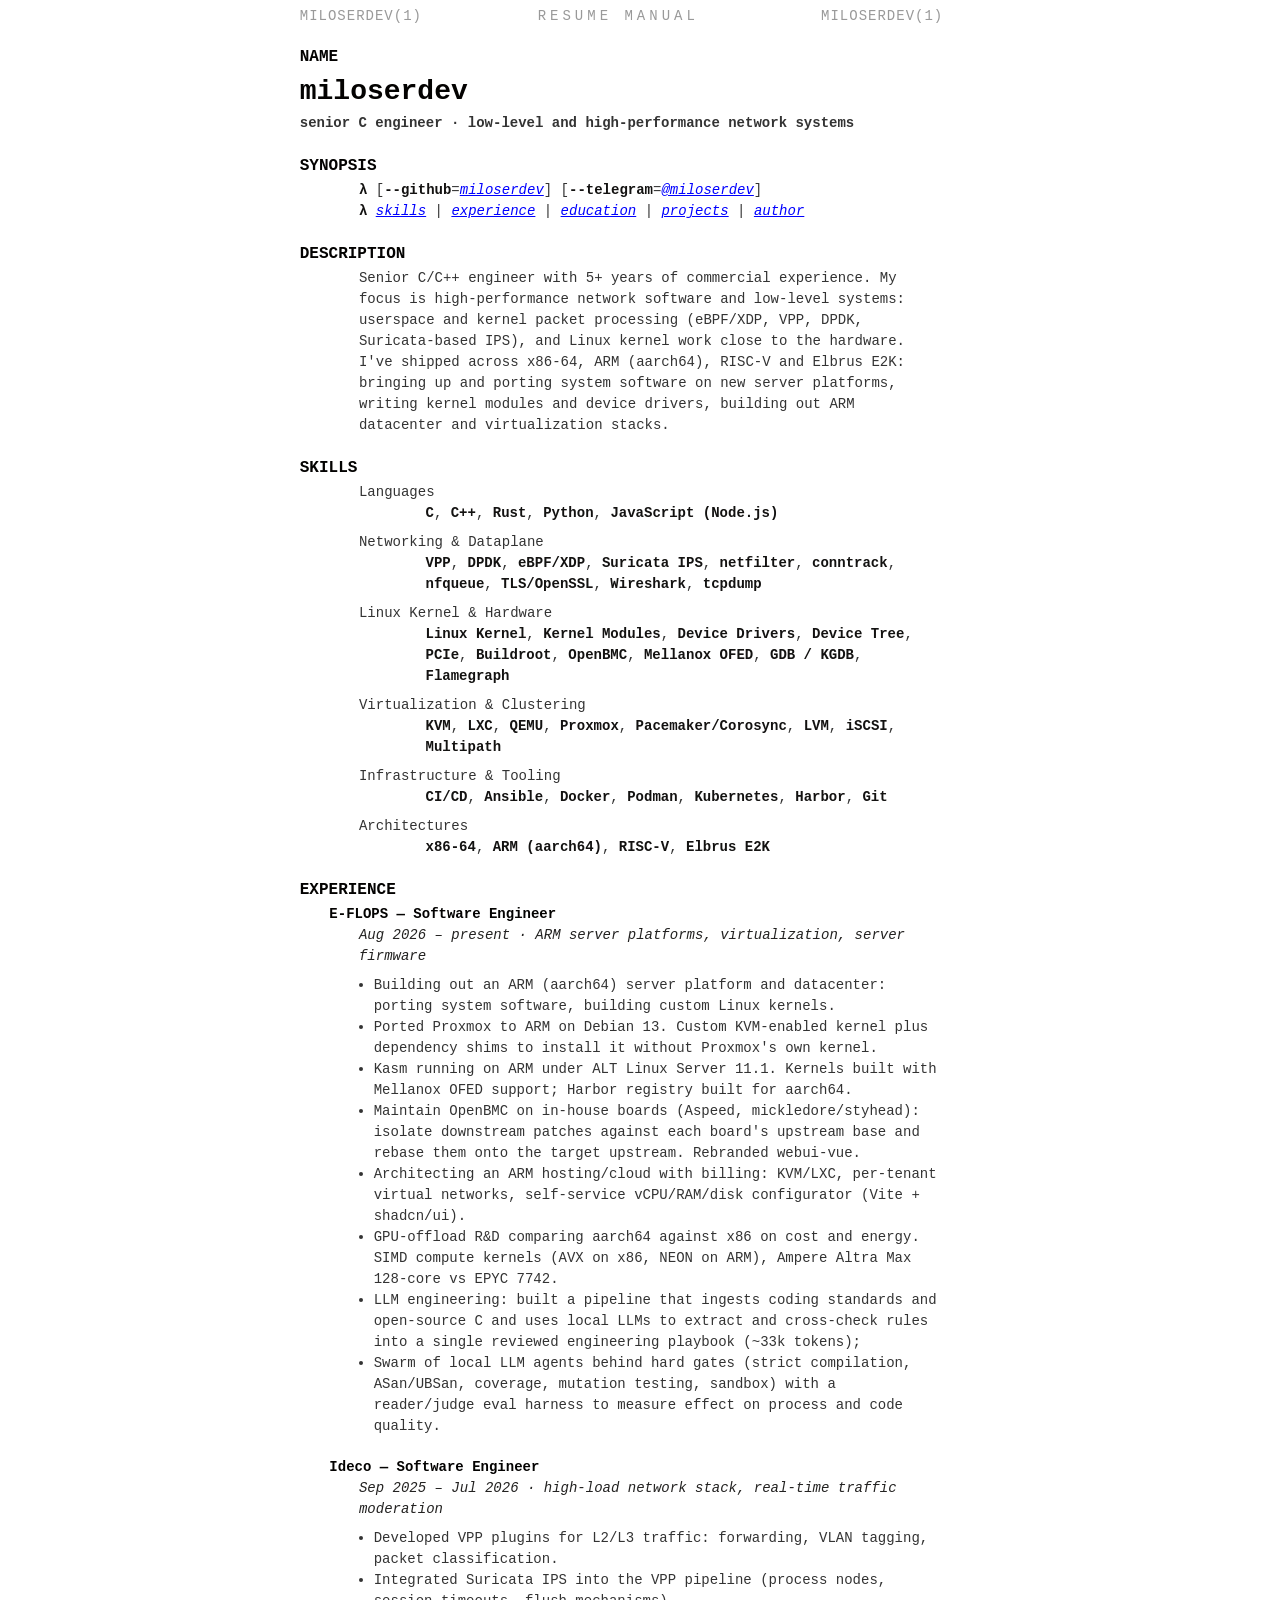
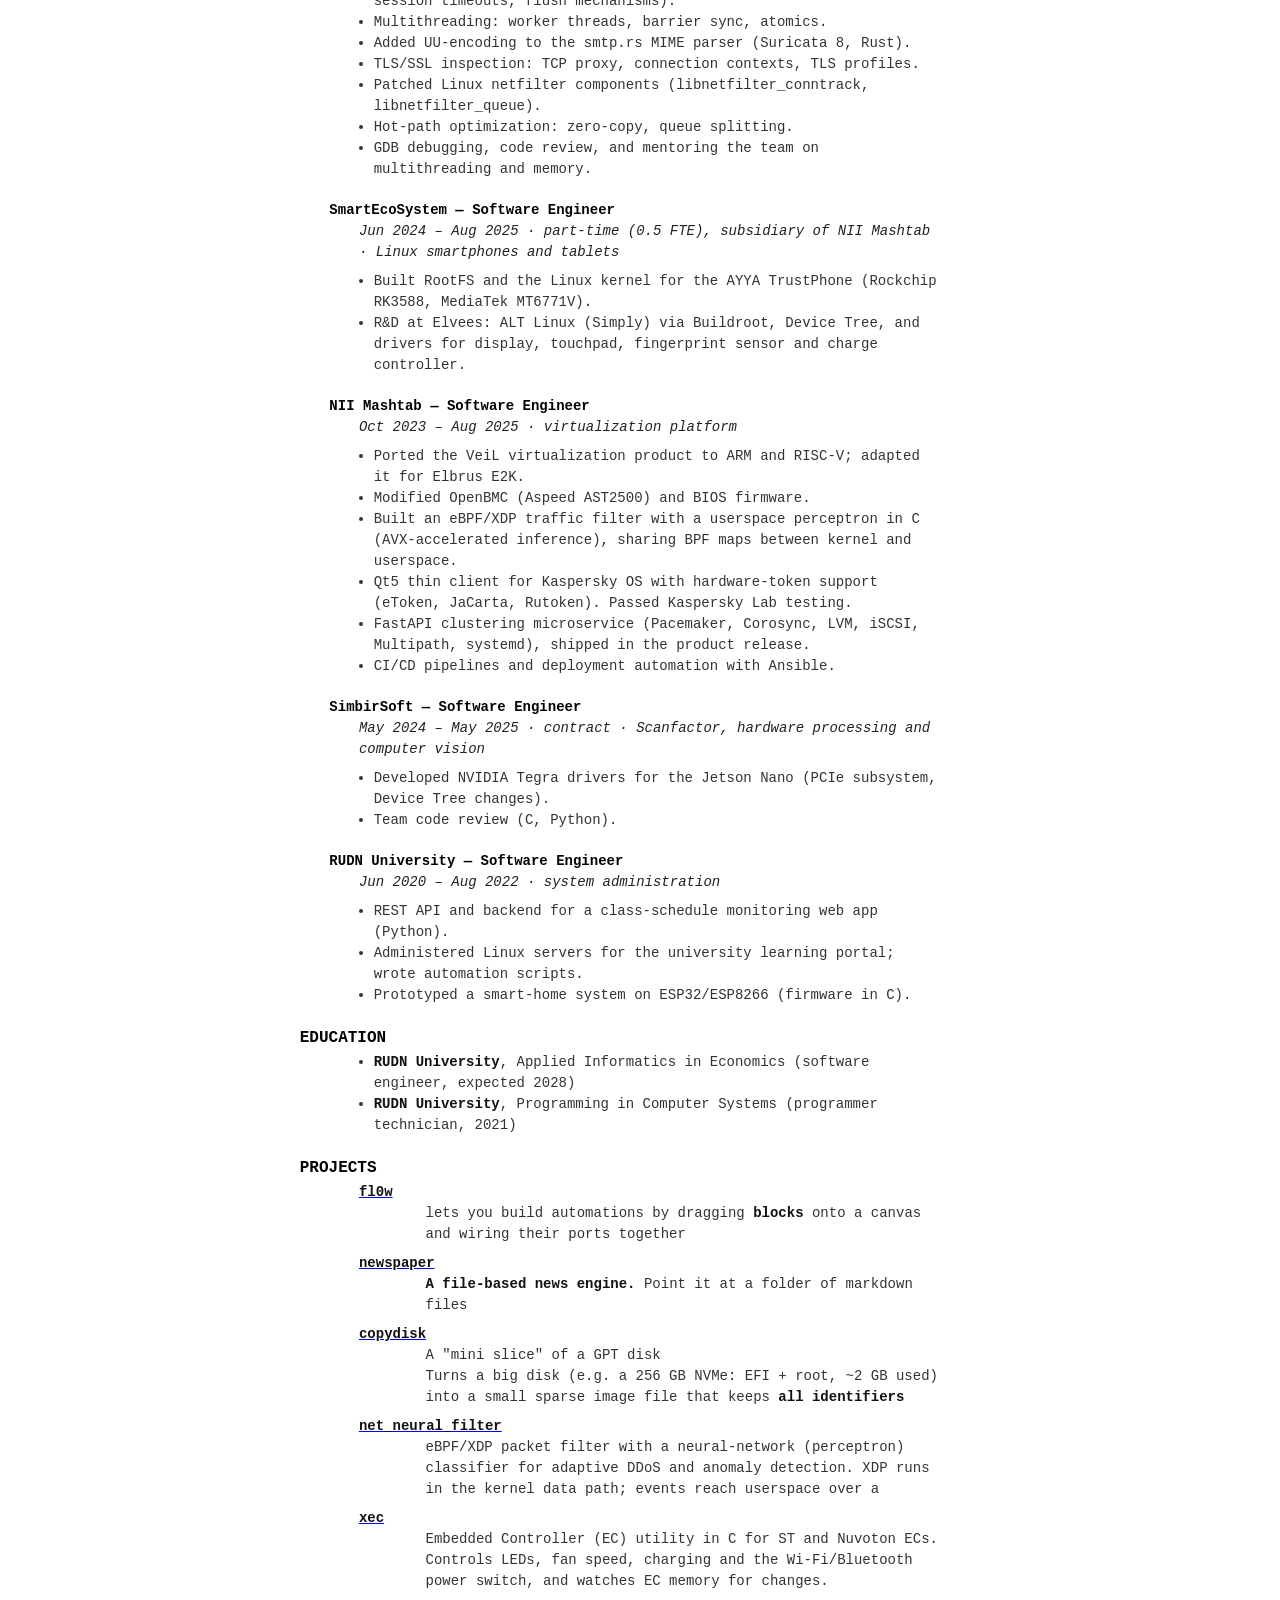
==== index.html @ d107266f "manpage" ====
<!doctype html>
<html lang="en">

<head>
  <!-- GENERATED from template.html + README.md by build.py. Do not edit index.html by hand. -->
  <meta charset="utf-8">
  <meta name="viewport" content="width=device-width, initial-scale=1">
  <meta name="color-scheme" content="dark light">
  <title>miloserdev(1) – Senior C engineer · low-level and high-performance network systems</title>
  <meta name="description" content="Senior C engineer · low-level and high-performance network systems">
  <link rel="canonical" href="https://miloser.dev/">
  <link rel="icon" href="/icon-32.png" type="image/png" sizes="32x32">
  <link rel="icon" href="/favicon.ico" sizes="any">
  <link rel="apple-touch-icon" href="/apple-touch-icon.png">
  <meta name="author" content="Miloserdev">
  <meta property="og:type" content="profile">
  <meta property="og:title" content="Miloserdev – Senior C engineer · low-level and high-performance network systems">
  <meta property="og:description" content="Senior C engineer · low-level and high-performance network systems">
  <meta property="og:url" content="https://miloser.dev/">
  <script type="application/ld+json">
{
  "@context": "https://schema.org",
  "@type": "ProfilePage",
  "url": "https://miloser.dev/",
  "mainEntity": {
    "@type": "Person",
    "@id": "https://miloser.dev/#me",
    "name": "Miloserdev",
    "alternateName": [
      "Милосердев",
      "miloserdev"
    ],
    "url": "https://miloser.dev/",
    "jobTitle": "Senior C engineer · low-level and high-performance network systems",
    "description": "Senior C/C++ engineer with 5+ years of commercial experience. My focus is high-performance network software and low-level systems: userspace and kernel packet processing (eBPF/XDP, VPP, DPDK, Suricata-based IPS), and Linux kernel work close to the hardware. I've shipped across x86-64, ARM (aarch64), RISC-V and Elbrus E2K: bringing up and porting system software on new server platforms, writing kernel modules and device drivers, building out ARM datacenter and virtualization stacks.",
    "knowsAbout": [
      "C",
      "C++",
      "Rust",
      "Python",
      "JavaScript (Node.js)",
      "VPP",
      "DPDK",
      "eBPF/XDP",
      "Suricata IPS",
      "netfilter",
      "conntrack",
      "nfqueue",
      "TLS/OpenSSL",
      "Wireshark",
      "tcpdump",
      "Linux Kernel",
      "Kernel Modules",
      "Device Drivers",
      "Device Tree",
      "PCIe",
      "Buildroot",
      "OpenBMC",
      "Mellanox OFED",
      "GDB / KGDB",
      "Flamegraph",
      "KVM",
      "LXC",
      "QEMU",
      "Proxmox",
      "Pacemaker/Corosync",
      "LVM",
      "iSCSI",
      "Multipath",
      "CI/CD",
      "Ansible",
      "Docker",
      "Podman",
      "Kubernetes",
      "Harbor",
      "Git",
      "x86-64",
      "ARM (aarch64)",
      "RISC-V",
      "Elbrus E2K"
    ],
    "sameAs": [
      "https://github.com/miloserdev",
      "https://t.me/miloserdev"
    ]
  }
}
</script>
  <style>
    /* manpage layout + dark theme, normalized from ronn-ng "man" and "dark" styles */
    :root {
      --bg: #080706;
      --fg: #888;
      --code: #aaa;
      --pre-code: #ddd;
      --strong: #fff;
      --em: #ddd;
      --heading: #fff;
      --link: #fff;
      --decor: #666;
      --ref: #aaa;
    }

    @media (prefers-color-scheme: light) {
      :root {
        --bg: #fff;
        --fg: #333;
        --code: #131211;
        --pre-code: #434241;
        --strong: #131211;
        --em: #232221;
        --heading: #030201;
        --link: #0000ff;
        --decor: #999;
        --ref: #434241;
      }
    }

    * {
      box-sizing: border-box;
    }

    body {
      margin: 0 auto;
      max-width: 100ex;
      padding: 0 9ex 1ex 4ex;
      background: var(--bg);
      color: var(--fg);
      font: 14px/1.5 monospace;
    }

    @media (max-width: 640px) {
      body {
        padding: 0 2ex 1ex;
      }

      p,
      pre,
      ul,
      ol,
      dl {
        margin-left: 2ex;
      }

      dd {
        margin-left: 4ex;
      }
    }

    /* block rhythm */
    p,
    pre,
    ul,
    ol,
    dl {
      margin: 0 0 20px 8ex;
    }

    h1,
    h2,
    h3 {
      clear: left;
    }

    h1.man-title {
      display: none;
    }

    h2 {
      margin: 22px 0 4px;
      font-size: 16px;
      line-height: 1.25;
    }

    h3 {
      margin: 0 0 0 4ex;
      font-size: 14px;
    }

    h1,
    h2,
    h3 {
      color: var(--heading);
      font-family: inherit;
    }

    h2+pre,
    h3+pre {
      margin-top: 5px;
    }

    ul {
      padding-left: 2ex;
    }

    dt {
      margin: 0;
      clear: left;
    }

    dd {
      margin: 0 0 8px 9ex;
    }

    dd:last-child {
      margin-bottom: 0;
    }

    dl {
      margin-bottom: 20px;
    }

    h3+p {
      margin-bottom: 8px;
    }

    /* inline */
    code,
    kbd,
    samp,
    tt {
      color: var(--code);
      font: inherit;
      font-weight: bold;
    }

    strong,
    b {
      color: var(--strong);
      font-weight: bold;
    }

    em,
    var {
      color: var(--em);
      font-style: italic;
    }

    a,
    a:link,
    a:visited,
    a:hover {
      color: var(--link);
    }

    .man-ref {
      color: var(--ref);
    }

    pre {
      padding: 0 4ex;
      overflow-x: auto;
    }

    pre code {
      color: var(--pre-code);
      font-weight: normal;
    }

    /* header / footer strips */
    ol.man-decor,
    ol.man-decor li {
      margin: 3px 0 10px;
      padding: 0;
      float: left;
      width: 33%;
      list-style: none;
      text-transform: uppercase;
      color: var(--decor);
      letter-spacing: 1px;
    }

    ol.man-decor {
      width: 100%;
    }

    ol.man-decor li.tl {
      text-align: left;
    }

    ol.man-decor li.tc {
      text-align: center;
      letter-spacing: 4px;
    }

    ol.man-decor li.tr {
      text-align: right;
      float: right;
    }

    ol.man-foot {
      margin-top: 24px;
    }
  </style>
</head>

<body id="manpage">

  <ol class="man-decor man-head man head">
    <li class="tl">miloserdev(1)</li>
    <li class="tc">Resume Manual</li>
    <li class="tr">miloserdev(1)</li>
  </ol>

  <h1 class="man-title">miloserdev(1) – Senior C engineer · low-level and high-performance network systems</h1>

  <h2 id="NAME">NAME</h2>
  <h1 style="margin: 0">miloserdev</h1>
  <h4 style="margin: 0">senior C engineer · low-level and high-performance network systems</h4>

  <h2 id="SYNOPSIS">SYNOPSIS</h2>
  <p>
    <strong>λ</strong> [<strong>--github</strong>=<var><a href="https://github.com/miloserdev" rel="me">miloserdev</a></var>] [<strong>--telegram</strong>=<var><a href="https://t.me/miloserdev" rel="me">@miloserdev</a></var>]<br>
    <strong>λ</strong> <var><a href="#SKILLS">skills</a></var> | <var><a href="#EXPERIENCE">experience</a></var> | <var><a href="#EDUCATION">education</a></var> | <var><a href="#PROJECTS">projects</a></var> | <var><a href="#AUTHOR">author</a></var>
  </p>

  <h2 id="DESCRIPTION">DESCRIPTION</h2>
  <p>Senior C/C++ engineer with 5+ years of commercial experience. My focus is high-performance network software and low-level systems: userspace and kernel packet processing (eBPF/XDP, VPP, DPDK, Suricata-based IPS), and Linux kernel work close to the hardware. I've shipped across x86-64, ARM (aarch64), RISC-V and Elbrus E2K: bringing up and porting system software on new server platforms, writing kernel modules and device drivers, building out ARM datacenter and virtualization stacks.</p>

  <h2 id="SKILLS">SKILLS</h2>
  <dl>
  <dt>Languages</dt>
  <dd><code>C</code>, <code>C++</code>, <code>Rust</code>, <code>Python</code>, <code>JavaScript (Node.js)</code></dd>
  <dt>Networking &amp; Dataplane</dt>
  <dd><code>VPP</code>, <code>DPDK</code>, <code>eBPF/XDP</code>, <code>Suricata IPS</code>, <code>netfilter</code>, <code>conntrack</code>, <code>nfqueue</code>, <code>TLS/OpenSSL</code>, <code>Wireshark</code>, <code>tcpdump</code></dd>
  <dt>Linux Kernel &amp; Hardware</dt>
  <dd><code>Linux Kernel</code>, <code>Kernel Modules</code>, <code>Device Drivers</code>, <code>Device Tree</code>, <code>PCIe</code>, <code>Buildroot</code>, <code>OpenBMC</code>, <code>Mellanox OFED</code>, <code>GDB / KGDB</code>, <code>Flamegraph</code></dd>
  <dt>Virtualization &amp; Clustering</dt>
  <dd><code>KVM</code>, <code>LXC</code>, <code>QEMU</code>, <code>Proxmox</code>, <code>Pacemaker/Corosync</code>, <code>LVM</code>, <code>iSCSI</code>, <code>Multipath</code></dd>
  <dt>Infrastructure &amp; Tooling</dt>
  <dd><code>CI/CD</code>, <code>Ansible</code>, <code>Docker</code>, <code>Podman</code>, <code>Kubernetes</code>, <code>Harbor</code>, <code>Git</code></dd>
  <dt>Architectures</dt>
  <dd><code>x86-64</code>, <code>ARM (aarch64)</code>, <code>RISC-V</code>, <code>Elbrus E2K</code></dd>
  </dl>

  <h2 id="EXPERIENCE">EXPERIENCE</h2>
  <h3>E-FLOPS — Software Engineer</h3>
  <p><em>Aug 2026 – present · ARM server platforms, virtualization, server firmware</em></p>
  <ul>
    <li>Building out an ARM (aarch64) server platform and datacenter: porting system software, building custom Linux kernels.</li>
    <li>Ported Proxmox to ARM on Debian 13. Custom KVM-enabled kernel plus dependency shims to install it without Proxmox's own kernel.</li>
    <li>Kasm running on ARM under ALT Linux Server 11.1. Kernels built with Mellanox OFED support; Harbor registry built for aarch64.</li>
    <li>Maintain OpenBMC on in-house boards (Aspeed, mickledore/styhead): isolate downstream patches against each board's upstream base and rebase them onto the target upstream. Rebranded webui-vue.</li>
    <li>Architecting an ARM hosting/cloud with billing: KVM/LXC, per-tenant virtual networks, self-service vCPU/RAM/disk configurator (Vite + shadcn/ui).</li>
    <li>GPU-offload R&amp;D comparing aarch64 against x86 on cost and energy. SIMD compute kernels (AVX on x86, NEON on ARM), Ampere Altra Max 128-core vs EPYC 7742.</li>
    <li>LLM engineering: built a pipeline that ingests coding standards and open-source C and uses local LLMs to extract and cross-check rules into a single reviewed engineering playbook (~33k tokens);</li>
    <li>Swarm of local LLM agents behind hard gates (strict compilation, ASan/UBSan, coverage, mutation testing, sandbox) with a reader/judge eval harness to measure effect on process and code quality.</li>
  </ul>
  <h3>Ideco — Software Engineer</h3>
  <p><em>Sep 2025 – Jul 2026 · high-load network stack, real-time traffic moderation</em></p>
  <ul>
    <li>Developed VPP plugins for L2/L3 traffic: forwarding, VLAN tagging, packet classification.</li>
    <li>Integrated Suricata IPS into the VPP pipeline (process nodes, session timeouts, flush mechanisms).</li>
    <li>Multithreading: worker threads, barrier sync, atomics.</li>
    <li>Added UU-encoding to the smtp.rs MIME parser (Suricata 8, Rust).</li>
    <li>TLS/SSL inspection: TCP proxy, connection contexts, TLS profiles.</li>
    <li>Patched Linux netfilter components (libnetfilter_conntrack, libnetfilter_queue).</li>
    <li>Hot-path optimization: zero-copy, queue splitting.</li>
    <li>GDB debugging, code review, and mentoring the team on multithreading and memory.</li>
  </ul>
  <h3>SmartEcoSystem — Software Engineer</h3>
  <p><em>Jun 2024 – Aug 2025 · part-time (0.5 FTE), subsidiary of NII Mashtab · Linux smartphones and tablets</em></p>
  <ul>
    <li>Built RootFS and the Linux kernel for the AYYA TrustPhone (Rockchip RK3588, MediaTek MT6771V).</li>
    <li>R&amp;D at Elvees: ALT Linux (Simply) via Buildroot, Device Tree, and drivers for display, touchpad, fingerprint sensor and charge controller.</li>
  </ul>
  <h3>NII Mashtab — Software Engineer</h3>
  <p><em>Oct 2023 – Aug 2025 · virtualization platform</em></p>
  <ul>
    <li>Ported the VeiL virtualization product to ARM and RISC-V; adapted it for Elbrus E2K.</li>
    <li>Modified OpenBMC (Aspeed AST2500) and BIOS firmware.</li>
    <li>Built an eBPF/XDP traffic filter with a userspace perceptron in C (AVX-accelerated inference), sharing BPF maps between kernel and userspace.</li>
    <li>Qt5 thin client for Kaspersky OS with hardware-token support (eToken, JaCarta, Rutoken). Passed Kaspersky Lab testing.</li>
    <li>FastAPI clustering microservice (Pacemaker, Corosync, LVM, iSCSI, Multipath, systemd), shipped in the product release.</li>
    <li>CI/CD pipelines and deployment automation with Ansible.</li>
  </ul>
  <h3>SimbirSoft — Software Engineer</h3>
  <p><em>May 2024 – May 2025 · contract · Scanfactor, hardware processing and computer vision</em></p>
  <ul>
    <li>Developed NVIDIA Tegra drivers for the Jetson Nano (PCIe subsystem, Device Tree changes).</li>
    <li>Team code review (C, Python).</li>
  </ul>
  <h3>RUDN University — Software Engineer</h3>
  <p><em>Jun 2020 – Aug 2022 · system administration</em></p>
  <ul>
    <li>REST API and backend for a class-schedule monitoring web app (Python).</li>
    <li>Administered Linux servers for the university learning portal; wrote automation scripts.</li>
    <li>Prototyped a smart-home system on ESP32/ESP8266 (firmware in C).</li>
  </ul>

  <h2 id="EDUCATION">EDUCATION</h2>
  <ul>
    <li><strong>RUDN University</strong>, Applied Informatics in Economics (software engineer, expected 2028)</li>
    <li><strong>RUDN University</strong>, Programming in Computer Systems (programmer technician, 2021)</li>
  </ul>

  <h2 id="PROJECTS">PROJECTS</h2>
  <dl>
    <dt><a href="https://github.com/miloserdev/fl0w"><strong>fl0w</strong></a></dt>
    <dd>lets you build automations by dragging <strong>blocks</strong> onto a canvas and wiring their ports together</dd>
    <dt><a href="https://github.com/miloserdev/newspaper"><strong>newspaper</strong></a></dt>
    <dd><strong>A file-based news engine.</strong> Point it at a folder of markdown files</dd>
    <dt><a href="https://github.com/miloserdev/copydisk"><strong>copydisk</strong></a></dt>
    <dd>A "mini slice" of a GPT disk<br>
      Turns a big disk (e.g. a 256 GB NVMe: EFI + root, ~2 GB used) into a small sparse image file that keeps <strong>all identifiers</strong></dd>
    <dt><a href="https://github.com/miloserdev/net_neural_filter"><strong>net_neural_filter</strong></a></dt>
    <dd>eBPF/XDP packet filter with a neural-network (perceptron) classifier for adaptive DDoS and anomaly detection. XDP runs in the kernel data path; events reach userspace over a</dd>
    <dt><a href="https://github.com/miloserdev/xec"><strong>xec</strong></a></dt>
    <dd>Embedded Controller (EC) utility in C for ST and Nuvoton ECs. Controls LEDs, fan speed, charging and the Wi-Fi/Bluetooth power switch, and watches EC memory for changes.</dd>
  </dl>

  <h2 id="AUTHOR">AUTHOR</h2>
  <p>GitHub: <a href="https://github.com/miloserdev" rel="me">miloserdev</a> · Telegram: <a href="https://t.me/miloserdev" rel="me">@miloserdev</a></p>

  <h2 id="SEE-ALSO">SEE ALSO</h2>
  <p><span class="man-ref">vpp<span class="s">(8)</span></span>,
    <span class="man-ref">bpf<span class="s">(2)</span></span>,
    <span class="man-ref">suricata<span class="s">(1)</span></span>,
    <span class="man-ref">qemu<span class="s">(1)</span></span>,
    <span class="man-ref">gdb<span class="s">(1)</span></span></p>

  <ol class="man-decor man-foot man foot">
    <li class="tl"></li>
    <li class="tc">November 2026</li>
    <li class="tr">miloserdev(1)</li>
  </ol>

</body>

</html>
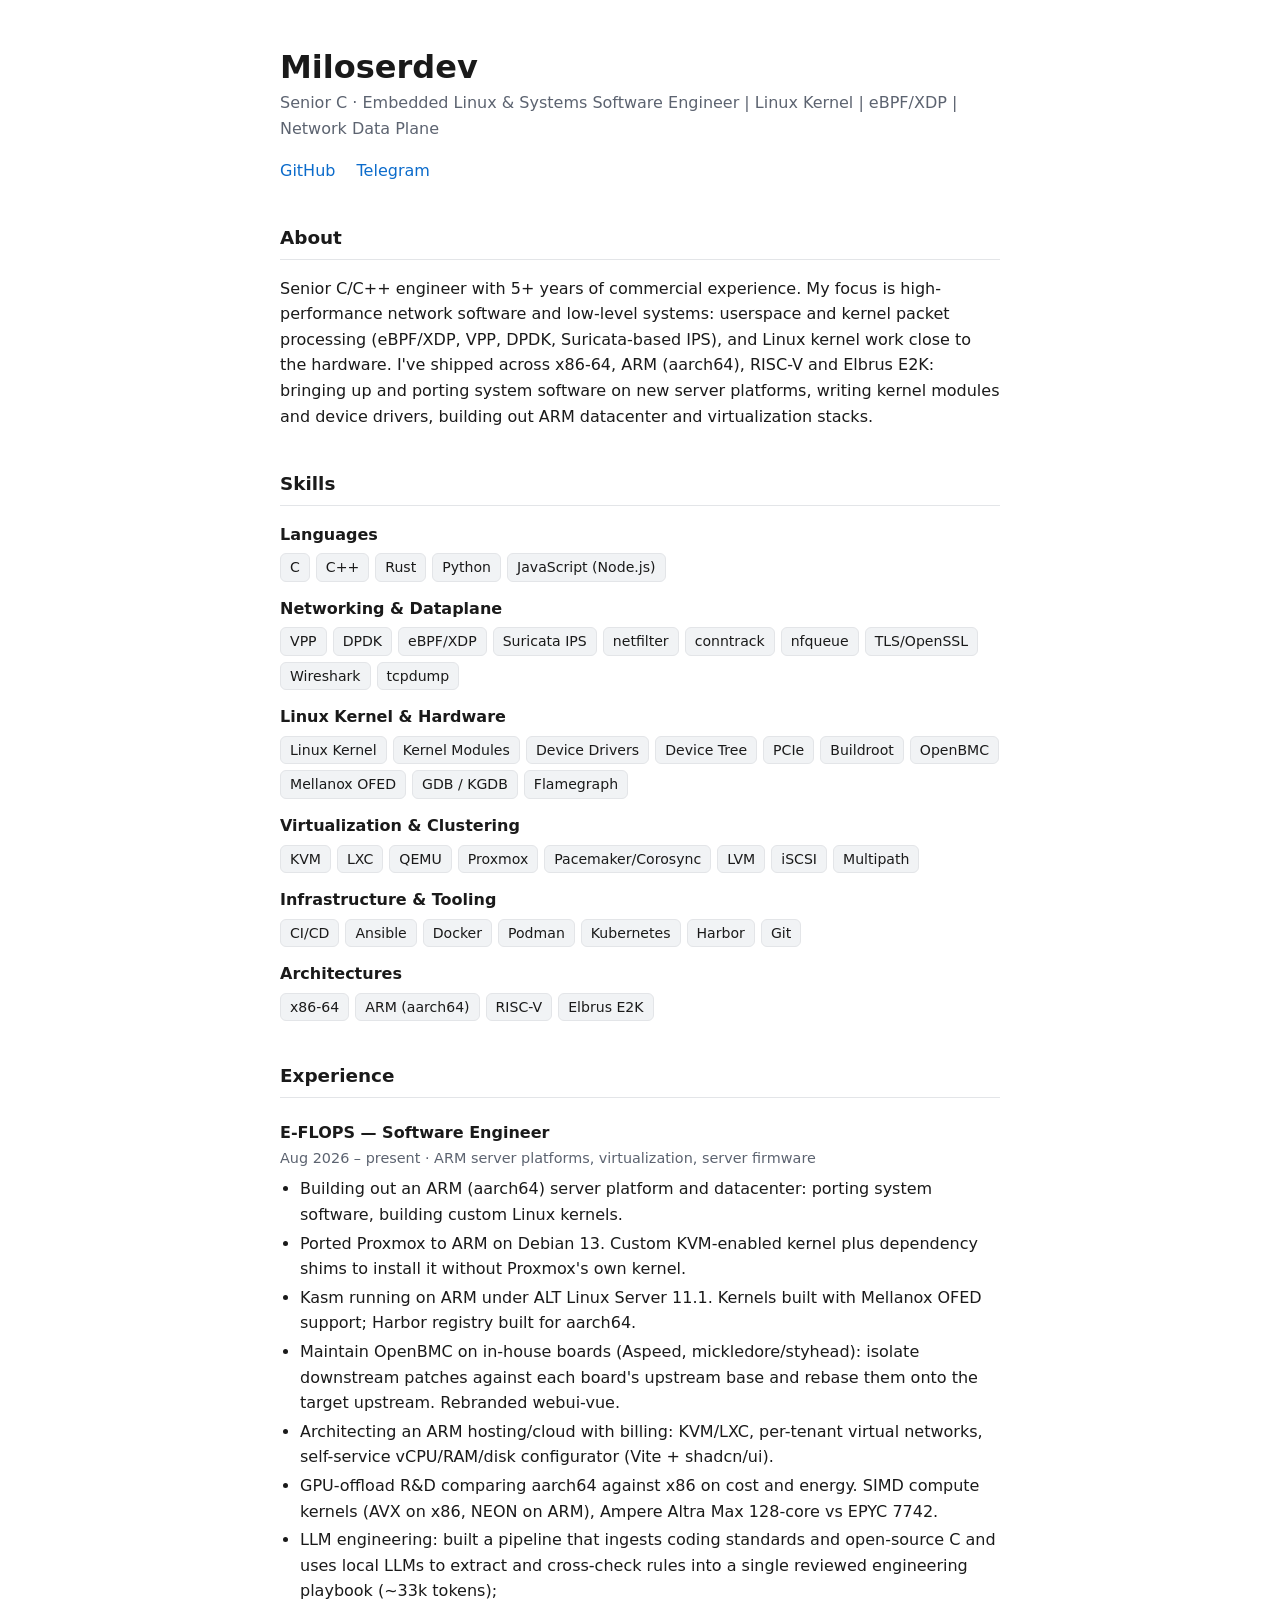
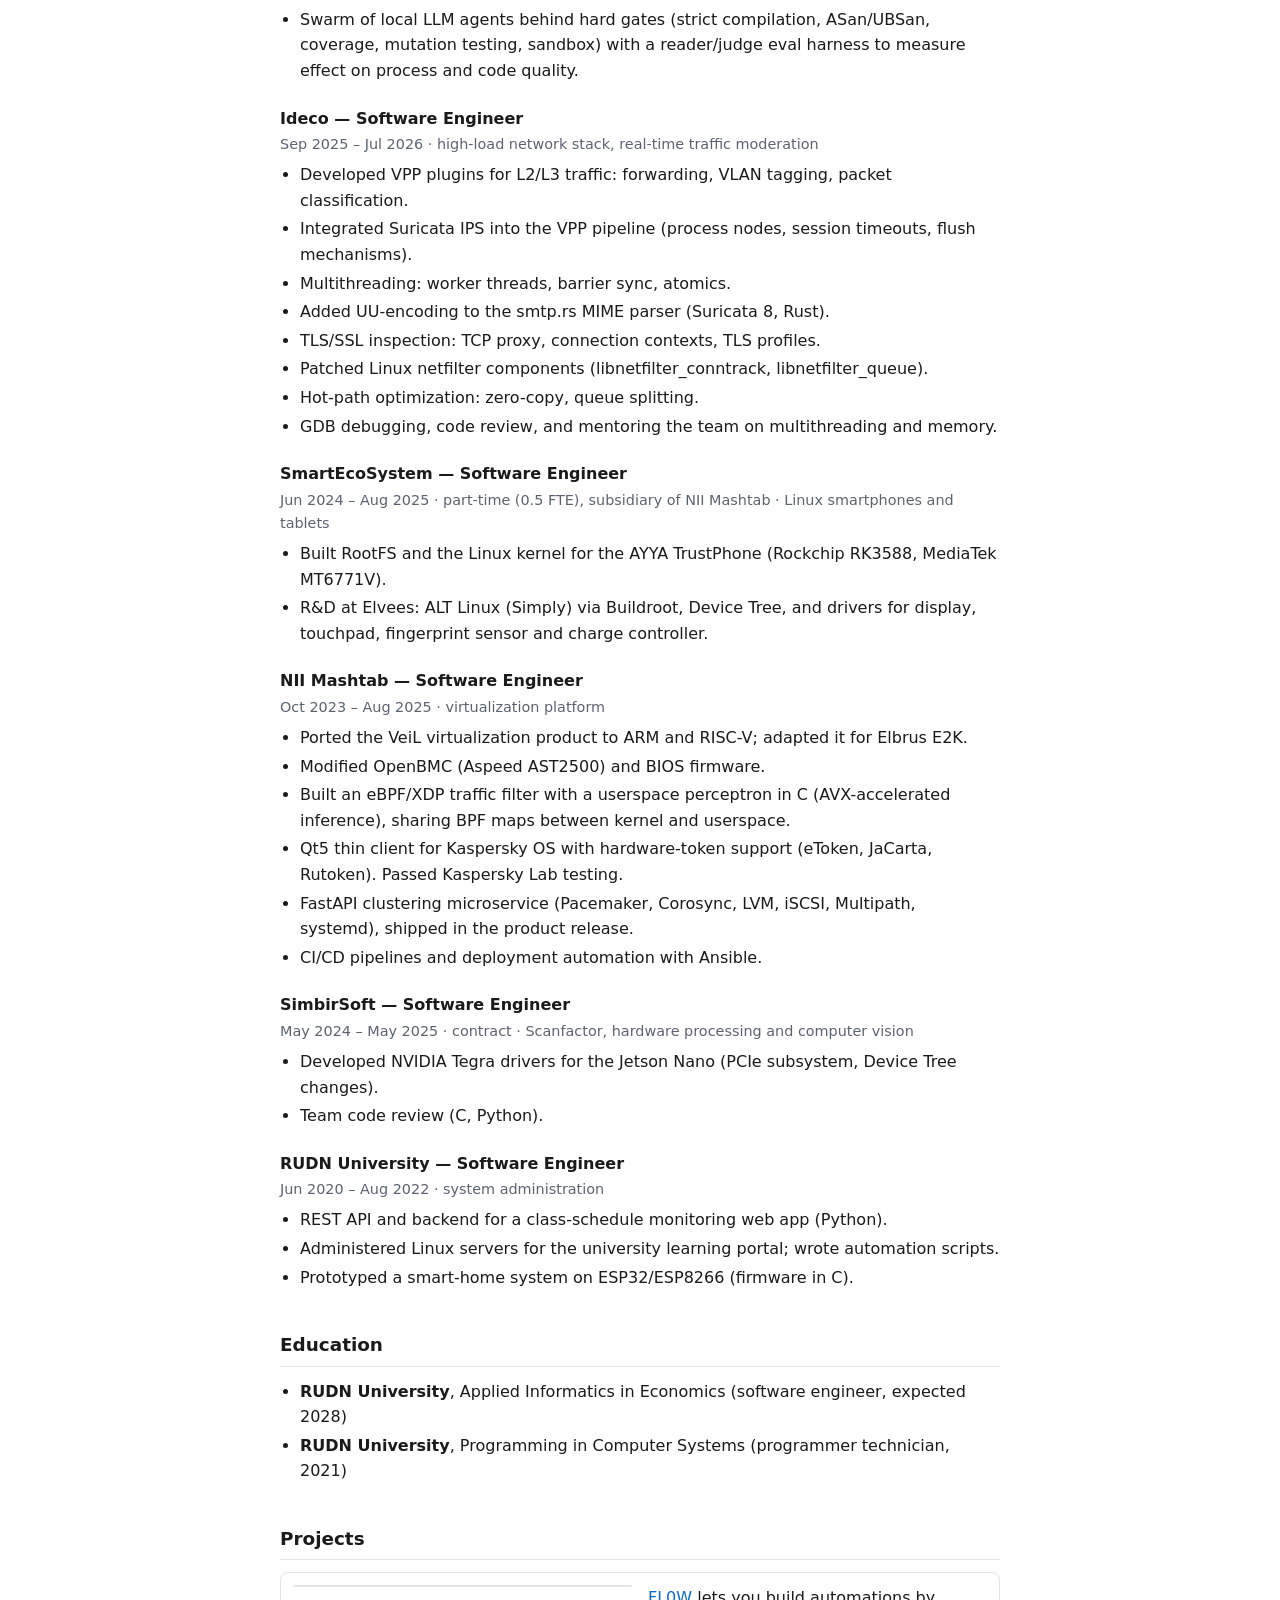
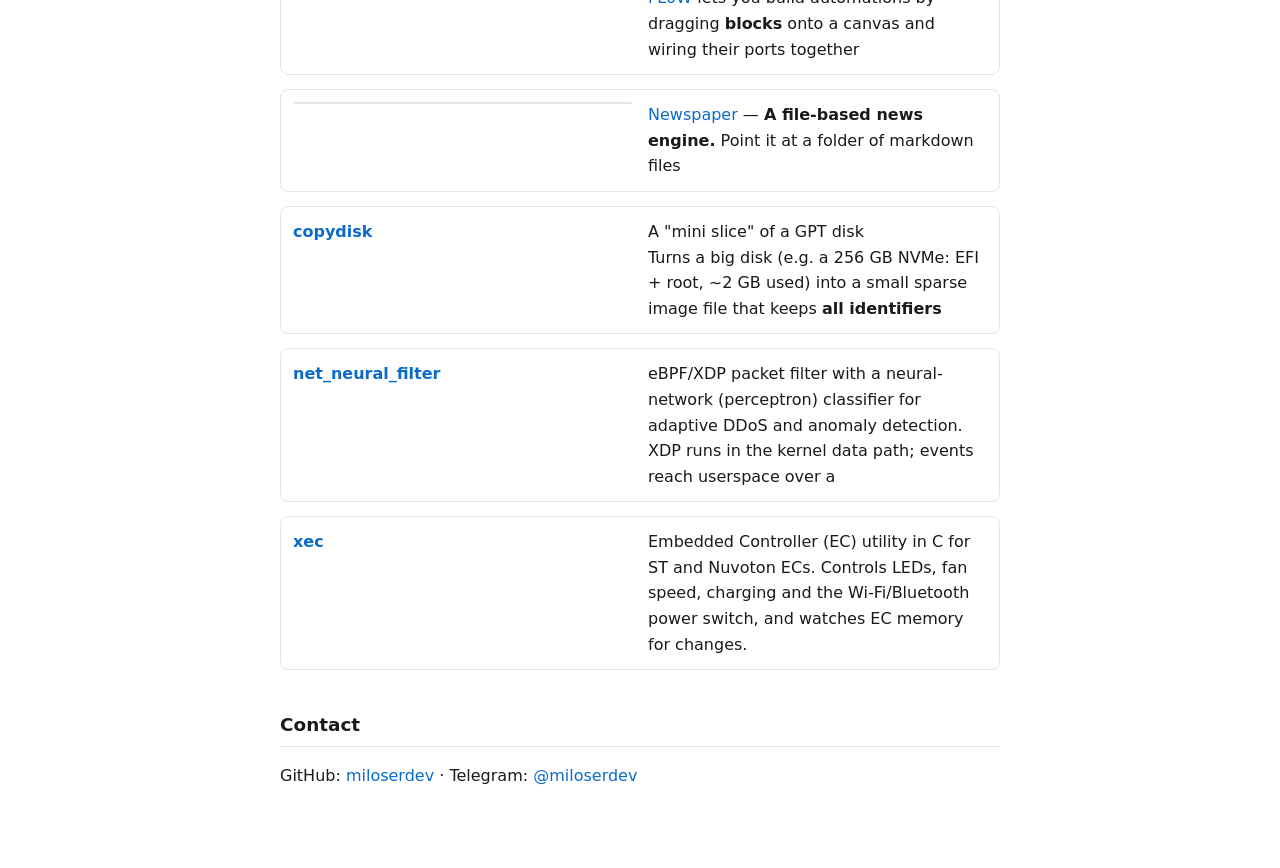
==== commit 11652fe7: "Sync index.html from profile README" ====
--- a/index.html
+++ b/index.html
@@ -3,428 +3,386 @@
 
 <head>
   <!-- GENERATED from template.html + README.md by build.py. Do not edit index.html by hand. -->
+  <title>@miloserdev</title>
   <meta charset="utf-8">
+  <meta name="viewport" content="width=device-width, initial-scale=1, maximum-scale=1, user-scalable=no">
+  <meta http-equiv="Cache-Control" content="no-cache, no-store, must-revalidate">
+  <meta http-equiv="Pragma" content="no-cache">
+  <meta http-equiv="Expires" content="0">
+
   <meta name="viewport" content="width=device-width, initial-scale=1">
-  <meta name="color-scheme" content="dark light">
-  <title>miloserdev(1) – Senior C engineer · low-level and high-performance network systems</title>
-  <meta name="description" content="Senior C engineer · low-level and high-performance network systems">
+  <meta name="description"
+    content="Miloserdev— Senior C developer: high-performance network systems, VPP, DPDK, eBPF/XDP, Suricata, Linux kernel, embedded.">
   <link rel="canonical" href="https://miloser.dev/">
   <link rel="icon" href="/icon-32.png" type="image/png" sizes="32x32">
   <link rel="icon" href="/favicon.ico" sizes="any">
   <link rel="apple-touch-icon" href="/apple-touch-icon.png">
   <meta name="author" content="Miloserdev">
   <meta property="og:type" content="profile">
-  <meta property="og:title" content="Miloserdev – Senior C engineer · low-level and high-performance network systems">
-  <meta property="og:description" content="Senior C engineer · low-level and high-performance network systems">
+  <meta property="og:title" content="Miloserdev — Senior C Developer, Low-Level Network Systems">
+  <meta property="og:description"
+    content="VPP, DPDK, eBPF/XDP, Suricata, Linux kernel, embedded. x86, ARM, RISC-V, Elbrus E2K.">
   <meta property="og:url" content="https://miloser.dev/">
+  <meta name="color-scheme" content="light dark">
   <script type="application/ld+json">
 {
   "@context": "https://schema.org",
-  "@type": "ProfilePage",
+  "@type": "Person",
+  "@id": "https://miloser.dev/#me",
+  "name": "Miloserdev",
+  "alternateName": ["Милосердев", "miloserdev"],
   "url": "https://miloser.dev/",
-  "mainEntity": {
-    "@type": "Person",
-    "@id": "https://miloser.dev/#me",
-    "name": "Miloserdev",
-    "alternateName": [
-      "Милосердев",
-      "miloserdev"
-    ],
-    "url": "https://miloser.dev/",
-    "jobTitle": "Senior C engineer · low-level and high-performance network systems",
-    "description": "Senior C/C++ engineer with 5+ years of commercial experience. My focus is high-performance network software and low-level systems: userspace and kernel packet processing (eBPF/XDP, VPP, DPDK, Suricata-based IPS), and Linux kernel work close to the hardware. I've shipped across x86-64, ARM (aarch64), RISC-V and Elbrus E2K: bringing up and porting system software on new server platforms, writing kernel modules and device drivers, building out ARM datacenter and virtualization stacks.",
-    "knowsAbout": [
-      "C",
-      "C++",
-      "Rust",
-      "Python",
-      "JavaScript (Node.js)",
-      "VPP",
-      "DPDK",
-      "eBPF/XDP",
-      "Suricata IPS",
-      "netfilter",
-      "conntrack",
-      "nfqueue",
-      "TLS/OpenSSL",
-      "Wireshark",
-      "tcpdump",
-      "Linux Kernel",
-      "Kernel Modules",
-      "Device Drivers",
-      "Device Tree",
-      "PCIe",
-      "Buildroot",
-      "OpenBMC",
-      "Mellanox OFED",
-      "GDB / KGDB",
-      "Flamegraph",
-      "KVM",
-      "LXC",
-      "QEMU",
-      "Proxmox",
-      "Pacemaker/Corosync",
-      "LVM",
-      "iSCSI",
-      "Multipath",
-      "CI/CD",
-      "Ansible",
-      "Docker",
-      "Podman",
-      "Kubernetes",
-      "Harbor",
-      "Git",
-      "x86-64",
-      "ARM (aarch64)",
-      "RISC-V",
-      "Elbrus E2K"
-    ],
-    "sameAs": [
-      "https://github.com/miloserdev",
-      "https://t.me/miloserdev"
-    ]
-  }
+  "jobTitle": "Senior C developer",
+  "description": "Senior C developer specializing in low-level, high-performance network systems: VPP, DPDK, eBPF/XDP, Suricata, Linux kernel, embedded.",
+  "knowsAbout": ["C", "C++", "Rust", "Python", "JavaScript (Node.js)", "VPP", "DPDK", "eBPF/XDP", "Suricata IPS", "netfilter", "conntrack", "nfqueue", "TLS/OpenSSL", "Wireshark", "tcpdump", "Linux Kernel", "Kernel Modules", "Device Drivers", "Device Tree", "PCIe", "Buildroot", "OpenBMC", "Mellanox OFED", "GDB / KGDB", "Flamegraph", "KVM", "LXC", "QEMU", "Proxmox", "Pacemaker/Corosync", "LVM", "iSCSI", "Multipath", "CI/CD", "Ansible", "Docker", "Podman", "Kubernetes", "Harbor", "Git", "x86-64", "ARM (aarch64)", "RISC-V", "Elbrus E2K"],
+  "sameAs": ["https://github.com/miloserdev", "https://t.me/miloserdev"]
 }
 </script>
   <style>
-    /* manpage layout + dark theme, normalized from ronn-ng "man" and "dark" styles */
     :root {
-      --bg: #080706;
-      --fg: #888;
-      --code: #aaa;
-      --pre-code: #ddd;
-      --strong: #fff;
-      --em: #ddd;
-      --heading: #fff;
-      --link: #fff;
-      --decor: #666;
-      --ref: #aaa;
-    }
-
-    @media (prefers-color-scheme: light) {
+      --bg: #fff;
+      --fg: #1a1a1a;
+      --muted: #5c6370;
+      --line: #e3e5e8;
+      --accent: #0b6bcb;
+      --chip: #f1f3f5
+    }
+
+    @media (prefers-color-scheme:dark) {
       :root {
-        --bg: #fff;
-        --fg: #333;
-        --code: #131211;
-        --pre-code: #434241;
-        --strong: #131211;
-        --em: #232221;
-        --heading: #030201;
-        --link: #0000ff;
-        --decor: #999;
-        --ref: #434241;
+        --bg: #0f1115;
+        --fg: #e8eaed;
+        --muted: #9aa0a6;
+        --line: #262a31;
+        --accent: #6cb2ff;
+        --chip: #1a1e25
       }
     }
 
     * {
-      box-sizing: border-box;
+      box-sizing: border-box
     }
 
     body {
-      margin: 0 auto;
-      max-width: 100ex;
-      padding: 0 9ex 1ex 4ex;
+      margin: 0;
       background: var(--bg);
       color: var(--fg);
-      font: 14px/1.5 monospace;
-    }
-
-    @media (max-width: 640px) {
-      body {
-        padding: 0 2ex 1ex;
+      font: 16px/1.6 system-ui, -apple-system, "Segoe UI", Roboto, sans-serif
+    }
+
+    main {
+      max-width: 760px;
+      margin: 0 auto;
+      padding: 48px 20px 64px
+    }
+
+    h1 {
+      font-size: 2rem;
+      line-height: 1.2;
+      margin: 0 0 4px
+    }
+
+    h2 {
+      font-size: 1.15rem;
+      margin: 40px 0 12px;
+      padding-bottom: 6px;
+      border-bottom: 1px solid var(--line)
+    }
+
+    h3 {
+      font-size: 1rem;
+      margin: 22px 0 2px
+    }
+
+    a {
+      color: var(--accent);
+      text-decoration: none
+    }
+
+    a:hover {
+      text-decoration: underline
+    }
+
+    .sub {
+      color: var(--muted);
+      margin: 0 0 14px
+    }
+
+    .links a {
+      margin-right: 16px
+    }
+
+    .meta {
+      color: var(--muted);
+      font-size: .9rem;
+      margin: 0 0 6px
+    }
+
+    ul {
+      padding-left: 20px;
+      margin: 6px 0
+    }
+
+    li {
+      margin: 3px 0
+    }
+
+    .chips {
+      display: flex;
+      flex-wrap: wrap;
+      gap: 6px;
+      list-style: none;
+      padding: 0;
+      margin: 6px 0 14px
+    }
+
+    .chips li {
+      background: var(--chip);
+      border: 1px solid var(--line);
+      border-radius: 6px;
+      padding: 2px 9px;
+      font-size: .88rem;
+      margin: 0
+    }
+
+    dt {
+      font-weight: 600;
+      margin-top: 12px
+    }
+
+    dd {
+      margin: 2px 0 0
+    }
+    .projects {
+      display: grid;
+      gap: 14px
+    }
+
+    .card {
+      display: grid;
+      grid-template-columns: minmax(0, 1fr) minmax(0, 1fr);
+      gap: 16px;
+      align-items: start;
+      border: 1px solid var(--line);
+      border-radius: 8px;
+      padding: 12px
+    }
+
+    .card .shot img {
+      display: block;
+      width: 100%;
+      height: auto;
+      border-radius: 6px;
+      border: 1px solid var(--line)
+    }
+
+    .card .txt {
+      overflow-wrap: anywhere
+    }
+
+    .card .txt:only-child {
+      grid-column: 1 / -1
+    }
+
+    @media (max-width:600px) {
+      .card {
+        grid-template-columns: 1fr
       }
-
-      p,
-      pre,
-      ul,
-      ol,
-      dl {
-        margin-left: 2ex;
-      }
-
-      dd {
-        margin-left: 4ex;
-      }
-    }
-
-    /* block rhythm */
-    p,
-    pre,
-    ul,
-    ol,
-    dl {
-      margin: 0 0 20px 8ex;
-    }
-
-    h1,
-    h2,
-    h3 {
-      clear: left;
-    }
-
-    h1.man-title {
-      display: none;
-    }
-
-    h2 {
-      margin: 22px 0 4px;
-      font-size: 16px;
-      line-height: 1.25;
-    }
-
-    h3 {
-      margin: 0 0 0 4ex;
-      font-size: 14px;
-    }
-
-    h1,
-    h2,
-    h3 {
-      color: var(--heading);
-      font-family: inherit;
-    }
-
-    h2+pre,
-    h3+pre {
-      margin-top: 5px;
-    }
-
-    ul {
-      padding-left: 2ex;
-    }
-
-    dt {
-      margin: 0;
-      clear: left;
-    }
-
-    dd {
-      margin: 0 0 8px 9ex;
-    }
-
-    dd:last-child {
-      margin-bottom: 0;
-    }
-
-    dl {
-      margin-bottom: 20px;
-    }
-
-    h3+p {
-      margin-bottom: 8px;
-    }
-
-    /* inline */
-    code,
-    kbd,
-    samp,
-    tt {
-      color: var(--code);
-      font: inherit;
-      font-weight: bold;
-    }
-
-    strong,
-    b {
-      color: var(--strong);
-      font-weight: bold;
-    }
-
-    em,
-    var {
-      color: var(--em);
-      font-style: italic;
-    }
-
-    a,
-    a:link,
-    a:visited,
-    a:hover {
-      color: var(--link);
-    }
-
-    .man-ref {
-      color: var(--ref);
-    }
-
-    pre {
-      padding: 0 4ex;
-      overflow-x: auto;
-    }
-
-    pre code {
-      color: var(--pre-code);
-      font-weight: normal;
-    }
-
-    /* header / footer strips */
-    ol.man-decor,
-    ol.man-decor li {
-      margin: 3px 0 10px;
-      padding: 0;
-      float: left;
-      width: 33%;
-      list-style: none;
-      text-transform: uppercase;
-      color: var(--decor);
-      letter-spacing: 1px;
-    }
-
-    ol.man-decor {
-      width: 100%;
-    }
-
-    ol.man-decor li.tl {
-      text-align: left;
-    }
-
-    ol.man-decor li.tc {
-      text-align: center;
-      letter-spacing: 4px;
-    }
-
-    ol.man-decor li.tr {
-      text-align: right;
-      float: right;
-    }
-
-    ol.man-foot {
-      margin-top: 24px;
     }
   </style>
 </head>
 
-<body id="manpage">
-
-  <ol class="man-decor man-head man head">
-    <li class="tl">miloserdev(1)</li>
-    <li class="tc">Resume Manual</li>
-    <li class="tr">miloserdev(1)</li>
-  </ol>
-
-  <h1 class="man-title">miloserdev(1) – Senior C engineer · low-level and high-performance network systems</h1>
-
-  <h2 id="NAME">NAME</h2>
-  <h1 style="margin: 0">miloserdev</h1>
-  <h4 style="margin: 0">senior C engineer · low-level and high-performance network systems</h4>
-
-  <h2 id="SYNOPSIS">SYNOPSIS</h2>
-  <p>
-    <strong>λ</strong> [<strong>--github</strong>=<var><a href="https://github.com/miloserdev" rel="me">miloserdev</a></var>] [<strong>--telegram</strong>=<var><a href="https://t.me/miloserdev" rel="me">@miloserdev</a></var>]<br>
-    <strong>λ</strong> <var><a href="#SKILLS">skills</a></var> | <var><a href="#EXPERIENCE">experience</a></var> | <var><a href="#EDUCATION">education</a></var> | <var><a href="#PROJECTS">projects</a></var> | <var><a href="#AUTHOR">author</a></var>
-  </p>
-
-  <h2 id="DESCRIPTION">DESCRIPTION</h2>
-  <p>Senior C/C++ engineer with 5+ years of commercial experience. My focus is high-performance network software and low-level systems: userspace and kernel packet processing (eBPF/XDP, VPP, DPDK, Suricata-based IPS), and Linux kernel work close to the hardware. I've shipped across x86-64, ARM (aarch64), RISC-V and Elbrus E2K: bringing up and porting system software on new server platforms, writing kernel modules and device drivers, building out ARM datacenter and virtualization stacks.</p>
-
-  <h2 id="SKILLS">SKILLS</h2>
-  <dl>
-  <dt>Languages</dt>
-  <dd><code>C</code>, <code>C++</code>, <code>Rust</code>, <code>Python</code>, <code>JavaScript (Node.js)</code></dd>
-  <dt>Networking &amp; Dataplane</dt>
-  <dd><code>VPP</code>, <code>DPDK</code>, <code>eBPF/XDP</code>, <code>Suricata IPS</code>, <code>netfilter</code>, <code>conntrack</code>, <code>nfqueue</code>, <code>TLS/OpenSSL</code>, <code>Wireshark</code>, <code>tcpdump</code></dd>
-  <dt>Linux Kernel &amp; Hardware</dt>
-  <dd><code>Linux Kernel</code>, <code>Kernel Modules</code>, <code>Device Drivers</code>, <code>Device Tree</code>, <code>PCIe</code>, <code>Buildroot</code>, <code>OpenBMC</code>, <code>Mellanox OFED</code>, <code>GDB / KGDB</code>, <code>Flamegraph</code></dd>
-  <dt>Virtualization &amp; Clustering</dt>
-  <dd><code>KVM</code>, <code>LXC</code>, <code>QEMU</code>, <code>Proxmox</code>, <code>Pacemaker/Corosync</code>, <code>LVM</code>, <code>iSCSI</code>, <code>Multipath</code></dd>
-  <dt>Infrastructure &amp; Tooling</dt>
-  <dd><code>CI/CD</code>, <code>Ansible</code>, <code>Docker</code>, <code>Podman</code>, <code>Kubernetes</code>, <code>Harbor</code>, <code>Git</code></dd>
-  <dt>Architectures</dt>
-  <dd><code>x86-64</code>, <code>ARM (aarch64)</code>, <code>RISC-V</code>, <code>Elbrus E2K</code></dd>
-  </dl>
-
-  <h2 id="EXPERIENCE">EXPERIENCE</h2>
-  <h3>E-FLOPS — Software Engineer</h3>
-  <p><em>Aug 2026 – present · ARM server platforms, virtualization, server firmware</em></p>
-  <ul>
-    <li>Building out an ARM (aarch64) server platform and datacenter: porting system software, building custom Linux kernels.</li>
-    <li>Ported Proxmox to ARM on Debian 13. Custom KVM-enabled kernel plus dependency shims to install it without Proxmox's own kernel.</li>
-    <li>Kasm running on ARM under ALT Linux Server 11.1. Kernels built with Mellanox OFED support; Harbor registry built for aarch64.</li>
-    <li>Maintain OpenBMC on in-house boards (Aspeed, mickledore/styhead): isolate downstream patches against each board's upstream base and rebase them onto the target upstream. Rebranded webui-vue.</li>
-    <li>Architecting an ARM hosting/cloud with billing: KVM/LXC, per-tenant virtual networks, self-service vCPU/RAM/disk configurator (Vite + shadcn/ui).</li>
-    <li>GPU-offload R&amp;D comparing aarch64 against x86 on cost and energy. SIMD compute kernels (AVX on x86, NEON on ARM), Ampere Altra Max 128-core vs EPYC 7742.</li>
-    <li>LLM engineering: built a pipeline that ingests coding standards and open-source C and uses local LLMs to extract and cross-check rules into a single reviewed engineering playbook (~33k tokens);</li>
-    <li>Swarm of local LLM agents behind hard gates (strict compilation, ASan/UBSan, coverage, mutation testing, sandbox) with a reader/judge eval harness to measure effect on process and code quality.</li>
-  </ul>
-  <h3>Ideco — Software Engineer</h3>
-  <p><em>Sep 2025 – Jul 2026 · high-load network stack, real-time traffic moderation</em></p>
-  <ul>
-    <li>Developed VPP plugins for L2/L3 traffic: forwarding, VLAN tagging, packet classification.</li>
-    <li>Integrated Suricata IPS into the VPP pipeline (process nodes, session timeouts, flush mechanisms).</li>
-    <li>Multithreading: worker threads, barrier sync, atomics.</li>
-    <li>Added UU-encoding to the smtp.rs MIME parser (Suricata 8, Rust).</li>
-    <li>TLS/SSL inspection: TCP proxy, connection contexts, TLS profiles.</li>
-    <li>Patched Linux netfilter components (libnetfilter_conntrack, libnetfilter_queue).</li>
-    <li>Hot-path optimization: zero-copy, queue splitting.</li>
-    <li>GDB debugging, code review, and mentoring the team on multithreading and memory.</li>
-  </ul>
-  <h3>SmartEcoSystem — Software Engineer</h3>
-  <p><em>Jun 2024 – Aug 2025 · part-time (0.5 FTE), subsidiary of NII Mashtab · Linux smartphones and tablets</em></p>
-  <ul>
-    <li>Built RootFS and the Linux kernel for the AYYA TrustPhone (Rockchip RK3588, MediaTek MT6771V).</li>
-    <li>R&amp;D at Elvees: ALT Linux (Simply) via Buildroot, Device Tree, and drivers for display, touchpad, fingerprint sensor and charge controller.</li>
-  </ul>
-  <h3>NII Mashtab — Software Engineer</h3>
-  <p><em>Oct 2023 – Aug 2025 · virtualization platform</em></p>
-  <ul>
-    <li>Ported the VeiL virtualization product to ARM and RISC-V; adapted it for Elbrus E2K.</li>
-    <li>Modified OpenBMC (Aspeed AST2500) and BIOS firmware.</li>
-    <li>Built an eBPF/XDP traffic filter with a userspace perceptron in C (AVX-accelerated inference), sharing BPF maps between kernel and userspace.</li>
-    <li>Qt5 thin client for Kaspersky OS with hardware-token support (eToken, JaCarta, Rutoken). Passed Kaspersky Lab testing.</li>
-    <li>FastAPI clustering microservice (Pacemaker, Corosync, LVM, iSCSI, Multipath, systemd), shipped in the product release.</li>
-    <li>CI/CD pipelines and deployment automation with Ansible.</li>
-  </ul>
-  <h3>SimbirSoft — Software Engineer</h3>
-  <p><em>May 2024 – May 2025 · contract · Scanfactor, hardware processing and computer vision</em></p>
-  <ul>
-    <li>Developed NVIDIA Tegra drivers for the Jetson Nano (PCIe subsystem, Device Tree changes).</li>
-    <li>Team code review (C, Python).</li>
-  </ul>
-  <h3>RUDN University — Software Engineer</h3>
-  <p><em>Jun 2020 – Aug 2022 · system administration</em></p>
-  <ul>
-    <li>REST API and backend for a class-schedule monitoring web app (Python).</li>
-    <li>Administered Linux servers for the university learning portal; wrote automation scripts.</li>
-    <li>Prototyped a smart-home system on ESP32/ESP8266 (firmware in C).</li>
-  </ul>
-
-  <h2 id="EDUCATION">EDUCATION</h2>
-  <ul>
-    <li><strong>RUDN University</strong>, Applied Informatics in Economics (software engineer, expected 2028)</li>
-    <li><strong>RUDN University</strong>, Programming in Computer Systems (programmer technician, 2021)</li>
-  </ul>
-
-  <h2 id="PROJECTS">PROJECTS</h2>
-  <dl>
-    <dt><a href="https://github.com/miloserdev/fl0w"><strong>fl0w</strong></a></dt>
-    <dd>lets you build automations by dragging <strong>blocks</strong> onto a canvas and wiring their ports together</dd>
-    <dt><a href="https://github.com/miloserdev/newspaper"><strong>newspaper</strong></a></dt>
-    <dd><strong>A file-based news engine.</strong> Point it at a folder of markdown files</dd>
-    <dt><a href="https://github.com/miloserdev/copydisk"><strong>copydisk</strong></a></dt>
-    <dd>A "mini slice" of a GPT disk<br>
-      Turns a big disk (e.g. a 256 GB NVMe: EFI + root, ~2 GB used) into a small sparse image file that keeps <strong>all identifiers</strong></dd>
-    <dt><a href="https://github.com/miloserdev/net_neural_filter"><strong>net_neural_filter</strong></a></dt>
-    <dd>eBPF/XDP packet filter with a neural-network (perceptron) classifier for adaptive DDoS and anomaly detection. XDP runs in the kernel data path; events reach userspace over a</dd>
-    <dt><a href="https://github.com/miloserdev/xec"><strong>xec</strong></a></dt>
-    <dd>Embedded Controller (EC) utility in C for ST and Nuvoton ECs. Controls LEDs, fan speed, charging and the Wi-Fi/Bluetooth power switch, and watches EC memory for changes.</dd>
-  </dl>
-
-  <h2 id="AUTHOR">AUTHOR</h2>
-  <p>GitHub: <a href="https://github.com/miloserdev" rel="me">miloserdev</a> · Telegram: <a href="https://t.me/miloserdev" rel="me">@miloserdev</a></p>
-
-  <h2 id="SEE-ALSO">SEE ALSO</h2>
-  <p><span class="man-ref">vpp<span class="s">(8)</span></span>,
-    <span class="man-ref">bpf<span class="s">(2)</span></span>,
-    <span class="man-ref">suricata<span class="s">(1)</span></span>,
-    <span class="man-ref">qemu<span class="s">(1)</span></span>,
-    <span class="man-ref">gdb<span class="s">(1)</span></span></p>
-
-  <ol class="man-decor man-foot man foot">
-    <li class="tl"></li>
-    <li class="tc">November 2026</li>
-    <li class="tr">miloserdev(1)</li>
-  </ol>
-
+<body>
+  <main>
+    <header>
+      <h1>Miloserdev</h1>
+      <p class="sub">Senior C · Embedded Linux &amp; Systems Software Engineer | Linux Kernel | eBPF/XDP | Network Data Plane</p>
+      <p class="links">
+        <a href="https://github.com/miloserdev" rel="me">GitHub</a> <a href="https://t.me/miloserdev" rel="me">Telegram</a>
+      </p>
+    </header>
+
+    <section>
+      <h2>About</h2>
+      <p>Senior C/C++ engineer with 5+ years of commercial experience. My focus is high-performance network software and low-level systems: userspace and kernel packet processing (eBPF/XDP, VPP, DPDK, Suricata-based IPS), and Linux kernel work close to the hardware. I've shipped across x86-64, ARM (aarch64), RISC-V and Elbrus E2K: bringing up and porting system software on new server platforms, writing kernel modules and device drivers, building out ARM datacenter and virtualization stacks.</p>
+    </section>
+
+    <section>
+      <h2>Skills</h2>
+      <dl>
+      <dt>Languages</dt>
+      <dd>
+      <ul class="chips">
+      <li>C</li>
+      <li>C++</li>
+      <li>Rust</li>
+      <li>Python</li>
+      <li>JavaScript (Node.js)</li>
+      </ul>
+      </dd>
+      <dt>Networking &amp; Dataplane</dt>
+      <dd>
+      <ul class="chips">
+      <li>VPP</li>
+      <li>DPDK</li>
+      <li>eBPF/XDP</li>
+      <li>Suricata IPS</li>
+      <li>netfilter</li>
+      <li>conntrack</li>
+      <li>nfqueue</li>
+      <li>TLS/OpenSSL</li>
+      <li>Wireshark</li>
+      <li>tcpdump</li>
+      </ul>
+      </dd>
+      <dt>Linux Kernel &amp; Hardware</dt>
+      <dd>
+      <ul class="chips">
+      <li>Linux Kernel</li>
+      <li>Kernel Modules</li>
+      <li>Device Drivers</li>
+      <li>Device Tree</li>
+      <li>PCIe</li>
+      <li>Buildroot</li>
+      <li>OpenBMC</li>
+      <li>Mellanox OFED</li>
+      <li>GDB / KGDB</li>
+      <li>Flamegraph</li>
+      </ul>
+      </dd>
+      <dt>Virtualization &amp; Clustering</dt>
+      <dd>
+      <ul class="chips">
+      <li>KVM</li>
+      <li>LXC</li>
+      <li>QEMU</li>
+      <li>Proxmox</li>
+      <li>Pacemaker/Corosync</li>
+      <li>LVM</li>
+      <li>iSCSI</li>
+      <li>Multipath</li>
+      </ul>
+      </dd>
+      <dt>Infrastructure &amp; Tooling</dt>
+      <dd>
+      <ul class="chips">
+      <li>CI/CD</li>
+      <li>Ansible</li>
+      <li>Docker</li>
+      <li>Podman</li>
+      <li>Kubernetes</li>
+      <li>Harbor</li>
+      <li>Git</li>
+      </ul>
+      </dd>
+      <dt>Architectures</dt>
+      <dd>
+      <ul class="chips">
+      <li>x86-64</li>
+      <li>ARM (aarch64)</li>
+      <li>RISC-V</li>
+      <li>Elbrus E2K</li>
+      </ul>
+      </dd>
+      </dl>
+    </section>
+
+    <section>
+      <h2>Experience</h2>
+      <h3>E-FLOPS — Software Engineer</h3>
+      <p class="meta">Aug 2026 – present · ARM server platforms, virtualization, server firmware</p>
+      <ul>
+        <li>Building out an ARM (aarch64) server platform and datacenter: porting system software, building custom Linux kernels.</li>
+        <li>Ported Proxmox to ARM on Debian 13. Custom KVM-enabled kernel plus dependency shims to install it without Proxmox's own kernel.</li>
+        <li>Kasm running on ARM under ALT Linux Server 11.1. Kernels built with Mellanox OFED support; Harbor registry built for aarch64.</li>
+        <li>Maintain OpenBMC on in-house boards (Aspeed, mickledore/styhead): isolate downstream patches against each board's upstream base and rebase them onto the target upstream. Rebranded webui-vue.</li>
+        <li>Architecting an ARM hosting/cloud with billing: KVM/LXC, per-tenant virtual networks, self-service vCPU/RAM/disk configurator (Vite + shadcn/ui).</li>
+        <li>GPU-offload R&amp;D comparing aarch64 against x86 on cost and energy. SIMD compute kernels (AVX on x86, NEON on ARM), Ampere Altra Max 128-core vs EPYC 7742.</li>
+        <li>LLM engineering: built a pipeline that ingests coding standards and open-source C and uses local LLMs to extract and cross-check rules into a single reviewed engineering playbook (~33k tokens);</li>
+        <li>Swarm of local LLM agents behind hard gates (strict compilation, ASan/UBSan, coverage, mutation testing, sandbox) with a reader/judge eval harness to measure effect on process and code quality.</li>
+      </ul>
+      <h3>Ideco — Software Engineer</h3>
+      <p class="meta">Sep 2025 – Jul 2026 · high-load network stack, real-time traffic moderation</p>
+      <ul>
+        <li>Developed VPP plugins for L2/L3 traffic: forwarding, VLAN tagging, packet classification.</li>
+        <li>Integrated Suricata IPS into the VPP pipeline (process nodes, session timeouts, flush mechanisms).</li>
+        <li>Multithreading: worker threads, barrier sync, atomics.</li>
+        <li>Added UU-encoding to the smtp.rs MIME parser (Suricata 8, Rust).</li>
+        <li>TLS/SSL inspection: TCP proxy, connection contexts, TLS profiles.</li>
+        <li>Patched Linux netfilter components (libnetfilter_conntrack, libnetfilter_queue).</li>
+        <li>Hot-path optimization: zero-copy, queue splitting.</li>
+        <li>GDB debugging, code review, and mentoring the team on multithreading and memory.</li>
+      </ul>
+      <h3>SmartEcoSystem — Software Engineer</h3>
+      <p class="meta">Jun 2024 – Aug 2025 · part-time (0.5 FTE), subsidiary of NII Mashtab · Linux smartphones and tablets</p>
+      <ul>
+        <li>Built RootFS and the Linux kernel for the AYYA TrustPhone (Rockchip RK3588, MediaTek MT6771V).</li>
+        <li>R&amp;D at Elvees: ALT Linux (Simply) via Buildroot, Device Tree, and drivers for display, touchpad, fingerprint sensor and charge controller.</li>
+      </ul>
+      <h3>NII Mashtab — Software Engineer</h3>
+      <p class="meta">Oct 2023 – Aug 2025 · virtualization platform</p>
+      <ul>
+        <li>Ported the VeiL virtualization product to ARM and RISC-V; adapted it for Elbrus E2K.</li>
+        <li>Modified OpenBMC (Aspeed AST2500) and BIOS firmware.</li>
+        <li>Built an eBPF/XDP traffic filter with a userspace perceptron in C (AVX-accelerated inference), sharing BPF maps between kernel and userspace.</li>
+        <li>Qt5 thin client for Kaspersky OS with hardware-token support (eToken, JaCarta, Rutoken). Passed Kaspersky Lab testing.</li>
+        <li>FastAPI clustering microservice (Pacemaker, Corosync, LVM, iSCSI, Multipath, systemd), shipped in the product release.</li>
+        <li>CI/CD pipelines and deployment automation with Ansible.</li>
+      </ul>
+      <h3>SimbirSoft — Software Engineer</h3>
+      <p class="meta">May 2024 – May 2025 · contract · Scanfactor, hardware processing and computer vision</p>
+      <ul>
+        <li>Developed NVIDIA Tegra drivers for the Jetson Nano (PCIe subsystem, Device Tree changes).</li>
+        <li>Team code review (C, Python).</li>
+      </ul>
+      <h3>RUDN University — Software Engineer</h3>
+      <p class="meta">Jun 2020 – Aug 2022 · system administration</p>
+      <ul>
+        <li>REST API and backend for a class-schedule monitoring web app (Python).</li>
+        <li>Administered Linux servers for the university learning portal; wrote automation scripts.</li>
+        <li>Prototyped a smart-home system on ESP32/ESP8266 (firmware in C).</li>
+      </ul>
+    </section>
+
+    <section>
+      <h2>Education</h2>
+      <ul>
+        <li><strong>RUDN University</strong>, Applied Informatics in Economics (software engineer, expected 2028)</li>
+        <li><strong>RUDN University</strong>, Programming in Computer Systems (programmer technician, 2021)</li>
+      </ul>
+    </section>
+
+    <section>
+      <h2>Projects</h2>
+      <div class="projects">
+      <article class="card">
+        <div class="shot"><img src="https://github.com/miloserdev/fl0w/raw/master/docs/images/screenshot.png" alt="" loading="lazy"></div>
+        <div class="txt"><a href="https://github.com/miloserdev/fl0w">FL0W</a> lets you build automations by dragging <strong>blocks</strong> onto a canvas and wiring their ports together</div>
+      </article>
+      <article class="card">
+        <div class="shot"><img src="https://github.com/miloserdev/newspaper/raw/master/docs/screenshot.png" alt="" loading="lazy"></div>
+        <div class="txt"><a href="https://github.com/miloserdev/newspaper">Newspaper</a> — <strong>A file-based news engine.</strong> Point it at a folder of markdown files</div>
+      </article>
+      <article class="card">
+        <div class="txt"><strong><a href="https://github.com/miloserdev/copydisk">copydisk</a></strong></div>
+        <div class="txt">A "mini slice" of a GPT disk<br>Turns a big disk (e.g. a 256 GB NVMe: EFI + root, ~2 GB used) into a small sparse image file that keeps <strong>all identifiers</strong></div>
+      </article>
+      <article class="card">
+        <div class="txt"><strong><a href="https://github.com/miloserdev/net_neural_filter">net_neural_filter</a></strong></div>
+        <div class="txt">eBPF/XDP packet filter with a neural-network (perceptron) classifier for adaptive DDoS and anomaly detection. XDP runs in the kernel data path; events reach userspace over a</div>
+      </article>
+      <article class="card">
+        <div class="txt"><strong><a href="https://github.com/miloserdev/xec">xec</a></strong></div>
+        <div class="txt">Embedded Controller (EC) utility in C for ST and Nuvoton ECs. Controls LEDs, fan speed, charging and the Wi-Fi/Bluetooth power switch, and watches EC memory for changes.</div>
+      </article>
+      </div>
+    </section>
+
+    <section>
+      <h2>Contact</h2>
+      <p>GitHub: <a href="https://github.com/miloserdev" rel="me">miloserdev</a> · Telegram: <a href="https://t.me/miloserdev" rel="me">@miloserdev</a></p>
+    </section>
+  </main>
 </body>
 
 </html>
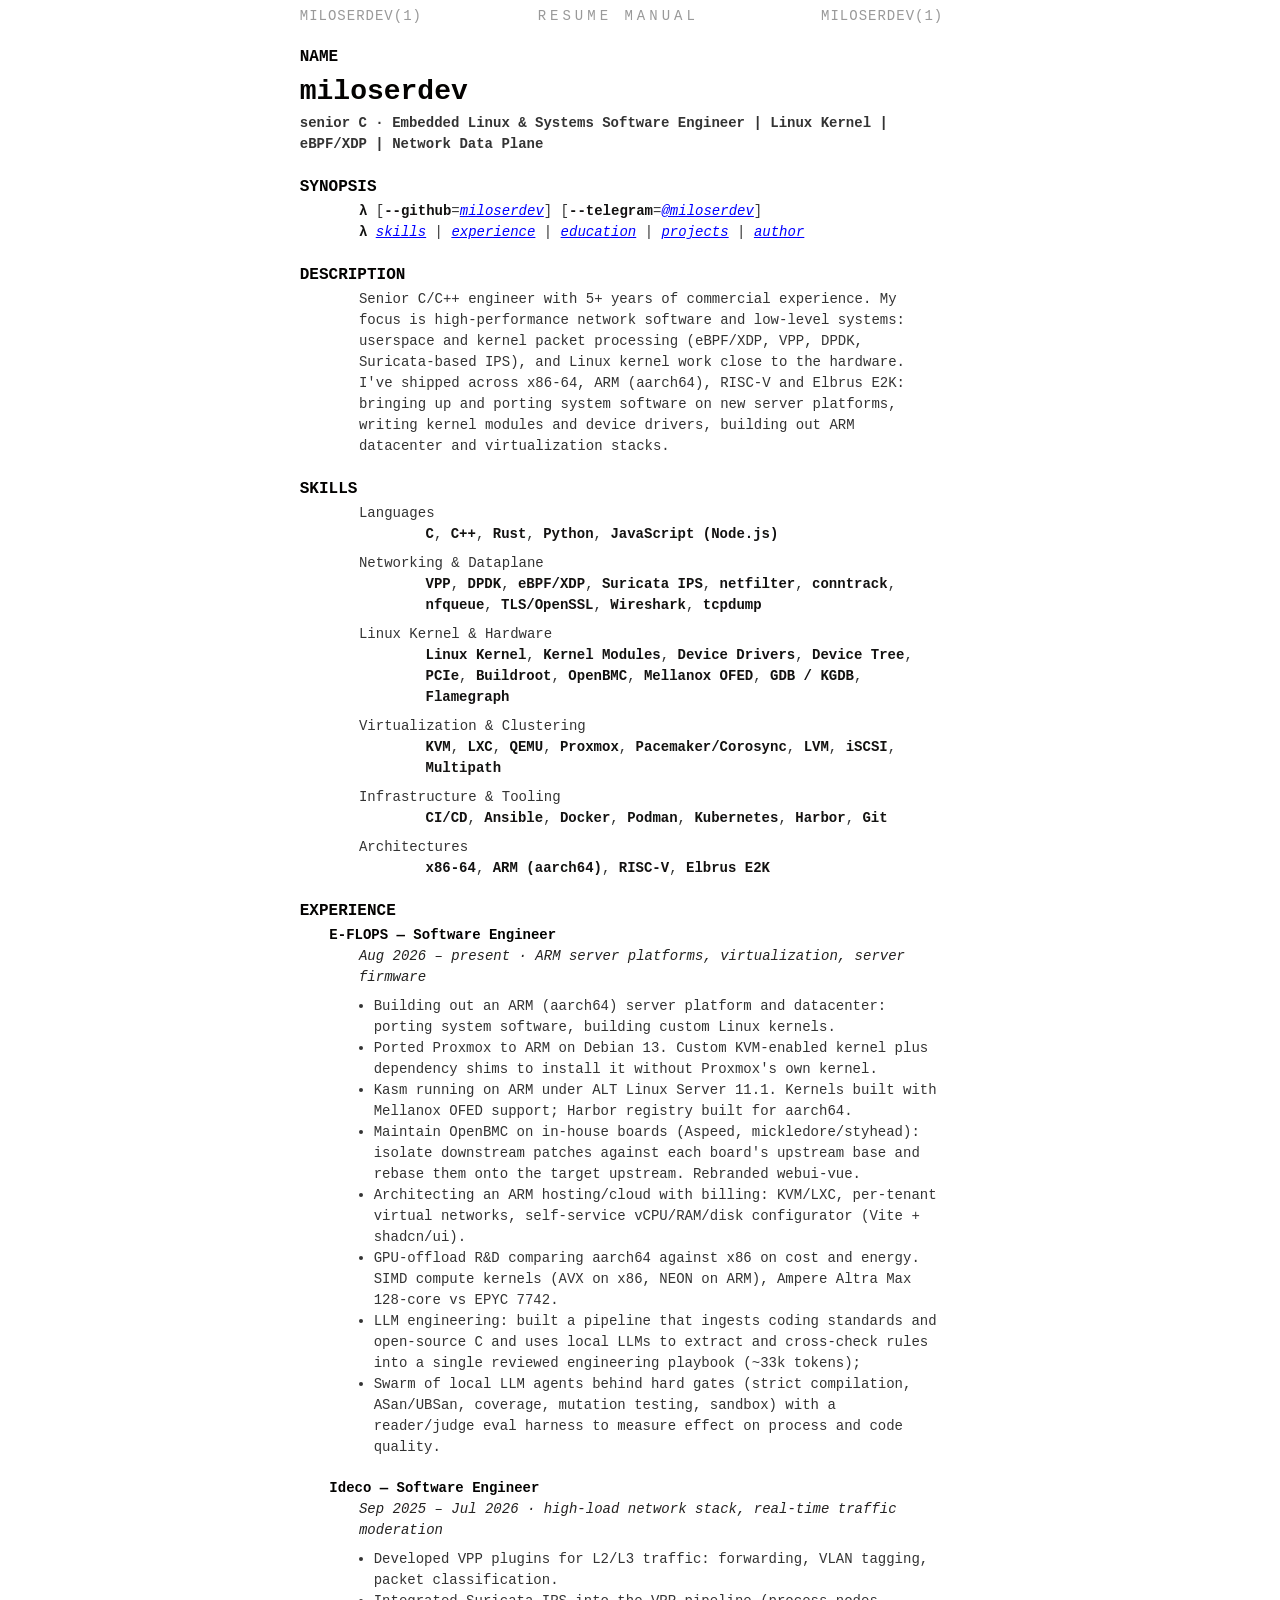
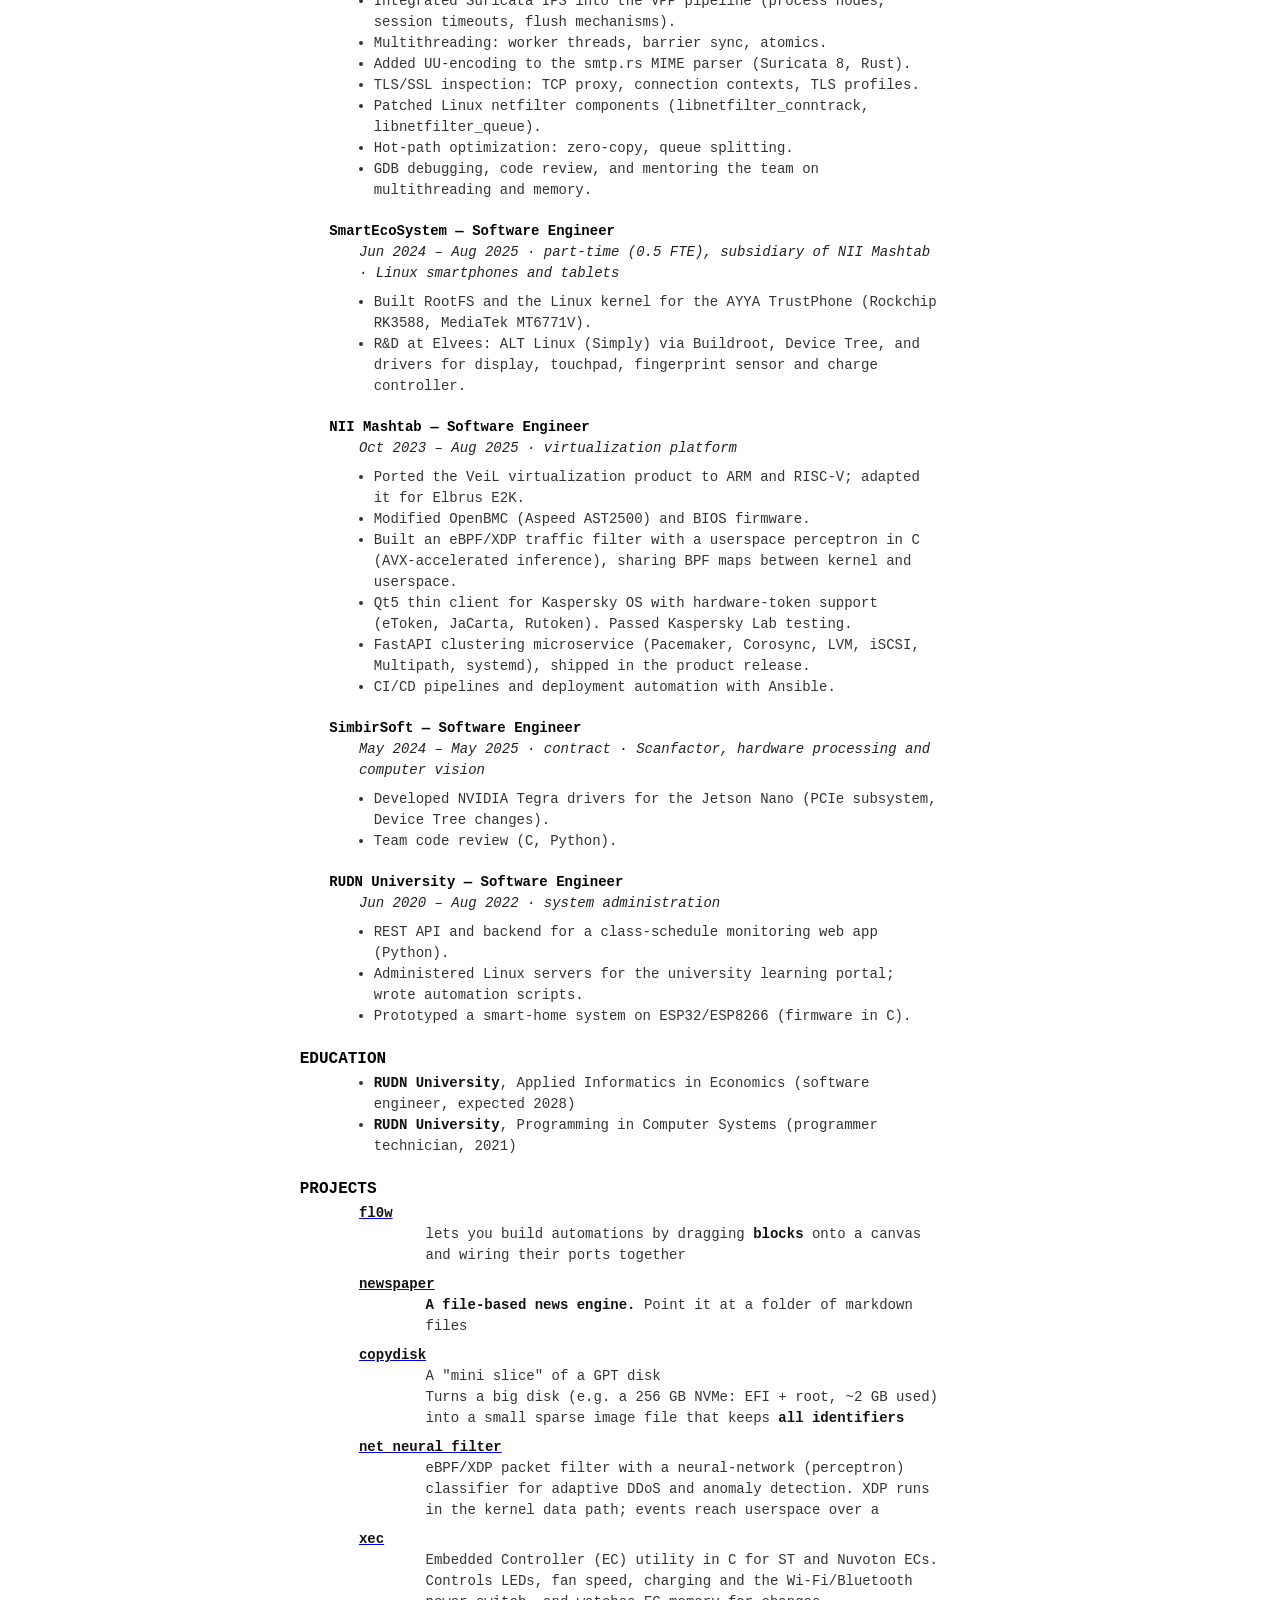
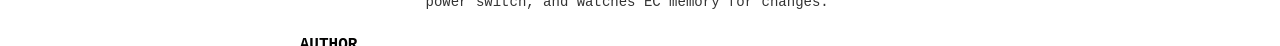
==== commit 4f6516cf: "Sync index.html from profile README" ====
--- a/index.html
+++ b/index.html
@@ -3,386 +3,428 @@
 
 <head>
   <!-- GENERATED from template.html + README.md by build.py. Do not edit index.html by hand. -->
-  <title>@miloserdev</title>
   <meta charset="utf-8">
-  <meta name="viewport" content="width=device-width, initial-scale=1, maximum-scale=1, user-scalable=no">
-  <meta http-equiv="Cache-Control" content="no-cache, no-store, must-revalidate">
-  <meta http-equiv="Pragma" content="no-cache">
-  <meta http-equiv="Expires" content="0">
-
   <meta name="viewport" content="width=device-width, initial-scale=1">
-  <meta name="description"
-    content="Miloserdev— Senior C developer: high-performance network systems, VPP, DPDK, eBPF/XDP, Suricata, Linux kernel, embedded.">
+  <meta name="color-scheme" content="dark light">
+  <title>miloserdev(1) – Senior C · Embedded Linux &amp; Systems Software Engineer | Linux Kernel | eBPF/XDP | Network Data Plane</title>
+  <meta name="description" content="Senior C · Embedded Linux &amp; Systems Software Engineer | Linux Kernel | eBPF/XDP | Network Data Plane">
   <link rel="canonical" href="https://miloser.dev/">
   <link rel="icon" href="/icon-32.png" type="image/png" sizes="32x32">
   <link rel="icon" href="/favicon.ico" sizes="any">
   <link rel="apple-touch-icon" href="/apple-touch-icon.png">
   <meta name="author" content="Miloserdev">
   <meta property="og:type" content="profile">
-  <meta property="og:title" content="Miloserdev — Senior C Developer, Low-Level Network Systems">
-  <meta property="og:description"
-    content="VPP, DPDK, eBPF/XDP, Suricata, Linux kernel, embedded. x86, ARM, RISC-V, Elbrus E2K.">
+  <meta property="og:title" content="Miloserdev – Senior C · Embedded Linux &amp; Systems Software Engineer | Linux Kernel | eBPF/XDP | Network Data Plane">
+  <meta property="og:description" content="Senior C · Embedded Linux &amp; Systems Software Engineer | Linux Kernel | eBPF/XDP | Network Data Plane">
   <meta property="og:url" content="https://miloser.dev/">
-  <meta name="color-scheme" content="light dark">
   <script type="application/ld+json">
 {
   "@context": "https://schema.org",
-  "@type": "Person",
-  "@id": "https://miloser.dev/#me",
-  "name": "Miloserdev",
-  "alternateName": ["Милосердев", "miloserdev"],
+  "@type": "ProfilePage",
   "url": "https://miloser.dev/",
-  "jobTitle": "Senior C developer",
-  "description": "Senior C developer specializing in low-level, high-performance network systems: VPP, DPDK, eBPF/XDP, Suricata, Linux kernel, embedded.",
-  "knowsAbout": ["C", "C++", "Rust", "Python", "JavaScript (Node.js)", "VPP", "DPDK", "eBPF/XDP", "Suricata IPS", "netfilter", "conntrack", "nfqueue", "TLS/OpenSSL", "Wireshark", "tcpdump", "Linux Kernel", "Kernel Modules", "Device Drivers", "Device Tree", "PCIe", "Buildroot", "OpenBMC", "Mellanox OFED", "GDB / KGDB", "Flamegraph", "KVM", "LXC", "QEMU", "Proxmox", "Pacemaker/Corosync", "LVM", "iSCSI", "Multipath", "CI/CD", "Ansible", "Docker", "Podman", "Kubernetes", "Harbor", "Git", "x86-64", "ARM (aarch64)", "RISC-V", "Elbrus E2K"],
-  "sameAs": ["https://github.com/miloserdev", "https://t.me/miloserdev"]
+  "mainEntity": {
+    "@type": "Person",
+    "@id": "https://miloser.dev/#me",
+    "name": "Miloserdev",
+    "alternateName": [
+      "Милосердев",
+      "miloserdev"
+    ],
+    "url": "https://miloser.dev/",
+    "jobTitle": "Senior C · Embedded Linux & Systems Software Engineer | Linux Kernel | eBPF/XDP | Network Data Plane",
+    "description": "Senior C/C++ engineer with 5+ years of commercial experience. My focus is high-performance network software and low-level systems: userspace and kernel packet processing (eBPF/XDP, VPP, DPDK, Suricata-based IPS), and Linux kernel work close to the hardware. I've shipped across x86-64, ARM (aarch64), RISC-V and Elbrus E2K: bringing up and porting system software on new server platforms, writing kernel modules and device drivers, building out ARM datacenter and virtualization stacks.",
+    "knowsAbout": [
+      "C",
+      "C++",
+      "Rust",
+      "Python",
+      "JavaScript (Node.js)",
+      "VPP",
+      "DPDK",
+      "eBPF/XDP",
+      "Suricata IPS",
+      "netfilter",
+      "conntrack",
+      "nfqueue",
+      "TLS/OpenSSL",
+      "Wireshark",
+      "tcpdump",
+      "Linux Kernel",
+      "Kernel Modules",
+      "Device Drivers",
+      "Device Tree",
+      "PCIe",
+      "Buildroot",
+      "OpenBMC",
+      "Mellanox OFED",
+      "GDB / KGDB",
+      "Flamegraph",
+      "KVM",
+      "LXC",
+      "QEMU",
+      "Proxmox",
+      "Pacemaker/Corosync",
+      "LVM",
+      "iSCSI",
+      "Multipath",
+      "CI/CD",
+      "Ansible",
+      "Docker",
+      "Podman",
+      "Kubernetes",
+      "Harbor",
+      "Git",
+      "x86-64",
+      "ARM (aarch64)",
+      "RISC-V",
+      "Elbrus E2K"
+    ],
+    "sameAs": [
+      "https://github.com/miloserdev",
+      "https://t.me/miloserdev"
+    ]
+  }
 }
 </script>
   <style>
+    /* manpage layout + dark theme, normalized from ronn-ng "man" and "dark" styles */
     :root {
-      --bg: #fff;
-      --fg: #1a1a1a;
-      --muted: #5c6370;
-      --line: #e3e5e8;
-      --accent: #0b6bcb;
-      --chip: #f1f3f5
-    }
-
-    @media (prefers-color-scheme:dark) {
+      --bg: #080706;
+      --fg: #888;
+      --code: #aaa;
+      --pre-code: #ddd;
+      --strong: #fff;
+      --em: #ddd;
+      --heading: #fff;
+      --link: #fff;
+      --decor: #666;
+      --ref: #aaa;
+    }
+
+    @media (prefers-color-scheme: light) {
       :root {
-        --bg: #0f1115;
-        --fg: #e8eaed;
-        --muted: #9aa0a6;
-        --line: #262a31;
-        --accent: #6cb2ff;
-        --chip: #1a1e25
+        --bg: #fff;
+        --fg: #333;
+        --code: #131211;
+        --pre-code: #434241;
+        --strong: #131211;
+        --em: #232221;
+        --heading: #030201;
+        --link: #0000ff;
+        --decor: #999;
+        --ref: #434241;
       }
     }
 
     * {
-      box-sizing: border-box
+      box-sizing: border-box;
     }
 
     body {
-      margin: 0;
+      margin: 0 auto;
+      max-width: 100ex;
+      padding: 0 9ex 1ex 4ex;
       background: var(--bg);
       color: var(--fg);
-      font: 16px/1.6 system-ui, -apple-system, "Segoe UI", Roboto, sans-serif
-    }
-
-    main {
-      max-width: 760px;
-      margin: 0 auto;
-      padding: 48px 20px 64px
-    }
-
-    h1 {
-      font-size: 2rem;
-      line-height: 1.2;
-      margin: 0 0 4px
+      font: 14px/1.5 monospace;
+    }
+
+    @media (max-width: 640px) {
+      body {
+        padding: 0 2ex 1ex;
+      }
+
+      p,
+      pre,
+      ul,
+      ol,
+      dl {
+        margin-left: 2ex;
+      }
+
+      dd {
+        margin-left: 4ex;
+      }
+    }
+
+    /* block rhythm */
+    p,
+    pre,
+    ul,
+    ol,
+    dl {
+      margin: 0 0 20px 8ex;
+    }
+
+    h1,
+    h2,
+    h3 {
+      clear: left;
+    }
+
+    h1.man-title {
+      display: none;
     }
 
     h2 {
-      font-size: 1.15rem;
-      margin: 40px 0 12px;
-      padding-bottom: 6px;
-      border-bottom: 1px solid var(--line)
+      margin: 22px 0 4px;
+      font-size: 16px;
+      line-height: 1.25;
     }
 
     h3 {
-      font-size: 1rem;
-      margin: 22px 0 2px
-    }
-
-    a {
-      color: var(--accent);
-      text-decoration: none
-    }
-
+      margin: 0 0 0 4ex;
+      font-size: 14px;
+    }
+
+    h1,
+    h2,
+    h3 {
+      color: var(--heading);
+      font-family: inherit;
+    }
+
+    h2+pre,
+    h3+pre {
+      margin-top: 5px;
+    }
+
+    ul {
+      padding-left: 2ex;
+    }
+
+    dt {
+      margin: 0;
+      clear: left;
+    }
+
+    dd {
+      margin: 0 0 8px 9ex;
+    }
+
+    dd:last-child {
+      margin-bottom: 0;
+    }
+
+    dl {
+      margin-bottom: 20px;
+    }
+
+    h3+p {
+      margin-bottom: 8px;
+    }
+
+    /* inline */
+    code,
+    kbd,
+    samp,
+    tt {
+      color: var(--code);
+      font: inherit;
+      font-weight: bold;
+    }
+
+    strong,
+    b {
+      color: var(--strong);
+      font-weight: bold;
+    }
+
+    em,
+    var {
+      color: var(--em);
+      font-style: italic;
+    }
+
+    a,
+    a:link,
+    a:visited,
     a:hover {
-      text-decoration: underline
-    }
-
-    .sub {
-      color: var(--muted);
-      margin: 0 0 14px
-    }
-
-    .links a {
-      margin-right: 16px
-    }
-
-    .meta {
-      color: var(--muted);
-      font-size: .9rem;
-      margin: 0 0 6px
-    }
-
-    ul {
-      padding-left: 20px;
-      margin: 6px 0
-    }
-
-    li {
-      margin: 3px 0
-    }
-
-    .chips {
-      display: flex;
-      flex-wrap: wrap;
-      gap: 6px;
+      color: var(--link);
+    }
+
+    .man-ref {
+      color: var(--ref);
+    }
+
+    pre {
+      padding: 0 4ex;
+      overflow-x: auto;
+    }
+
+    pre code {
+      color: var(--pre-code);
+      font-weight: normal;
+    }
+
+    /* header / footer strips */
+    ol.man-decor,
+    ol.man-decor li {
+      margin: 3px 0 10px;
+      padding: 0;
+      float: left;
+      width: 33%;
       list-style: none;
-      padding: 0;
-      margin: 6px 0 14px
-    }
-
-    .chips li {
-      background: var(--chip);
-      border: 1px solid var(--line);
-      border-radius: 6px;
-      padding: 2px 9px;
-      font-size: .88rem;
-      margin: 0
-    }
-
-    dt {
-      font-weight: 600;
-      margin-top: 12px
-    }
-
-    dd {
-      margin: 2px 0 0
-    }
-    .projects {
-      display: grid;
-      gap: 14px
-    }
-
-    .card {
-      display: grid;
-      grid-template-columns: minmax(0, 1fr) minmax(0, 1fr);
-      gap: 16px;
-      align-items: start;
-      border: 1px solid var(--line);
-      border-radius: 8px;
-      padding: 12px
-    }
-
-    .card .shot img {
-      display: block;
+      text-transform: uppercase;
+      color: var(--decor);
+      letter-spacing: 1px;
+    }
+
+    ol.man-decor {
       width: 100%;
-      height: auto;
-      border-radius: 6px;
-      border: 1px solid var(--line)
-    }
-
-    .card .txt {
-      overflow-wrap: anywhere
-    }
-
-    .card .txt:only-child {
-      grid-column: 1 / -1
-    }
-
-    @media (max-width:600px) {
-      .card {
-        grid-template-columns: 1fr
-      }
+    }
+
+    ol.man-decor li.tl {
+      text-align: left;
+    }
+
+    ol.man-decor li.tc {
+      text-align: center;
+      letter-spacing: 4px;
+    }
+
+    ol.man-decor li.tr {
+      text-align: right;
+      float: right;
+    }
+
+    ol.man-foot {
+      margin-top: 24px;
     }
   </style>
 </head>
 
-<body>
-  <main>
-    <header>
-      <h1>Miloserdev</h1>
-      <p class="sub">Senior C · Embedded Linux &amp; Systems Software Engineer | Linux Kernel | eBPF/XDP | Network Data Plane</p>
-      <p class="links">
-        <a href="https://github.com/miloserdev" rel="me">GitHub</a> <a href="https://t.me/miloserdev" rel="me">Telegram</a>
-      </p>
-    </header>
-
-    <section>
-      <h2>About</h2>
-      <p>Senior C/C++ engineer with 5+ years of commercial experience. My focus is high-performance network software and low-level systems: userspace and kernel packet processing (eBPF/XDP, VPP, DPDK, Suricata-based IPS), and Linux kernel work close to the hardware. I've shipped across x86-64, ARM (aarch64), RISC-V and Elbrus E2K: bringing up and porting system software on new server platforms, writing kernel modules and device drivers, building out ARM datacenter and virtualization stacks.</p>
-    </section>
-
-    <section>
-      <h2>Skills</h2>
-      <dl>
-      <dt>Languages</dt>
-      <dd>
-      <ul class="chips">
-      <li>C</li>
-      <li>C++</li>
-      <li>Rust</li>
-      <li>Python</li>
-      <li>JavaScript (Node.js)</li>
-      </ul>
-      </dd>
-      <dt>Networking &amp; Dataplane</dt>
-      <dd>
-      <ul class="chips">
-      <li>VPP</li>
-      <li>DPDK</li>
-      <li>eBPF/XDP</li>
-      <li>Suricata IPS</li>
-      <li>netfilter</li>
-      <li>conntrack</li>
-      <li>nfqueue</li>
-      <li>TLS/OpenSSL</li>
-      <li>Wireshark</li>
-      <li>tcpdump</li>
-      </ul>
-      </dd>
-      <dt>Linux Kernel &amp; Hardware</dt>
-      <dd>
-      <ul class="chips">
-      <li>Linux Kernel</li>
-      <li>Kernel Modules</li>
-      <li>Device Drivers</li>
-      <li>Device Tree</li>
-      <li>PCIe</li>
-      <li>Buildroot</li>
-      <li>OpenBMC</li>
-      <li>Mellanox OFED</li>
-      <li>GDB / KGDB</li>
-      <li>Flamegraph</li>
-      </ul>
-      </dd>
-      <dt>Virtualization &amp; Clustering</dt>
-      <dd>
-      <ul class="chips">
-      <li>KVM</li>
-      <li>LXC</li>
-      <li>QEMU</li>
-      <li>Proxmox</li>
-      <li>Pacemaker/Corosync</li>
-      <li>LVM</li>
-      <li>iSCSI</li>
-      <li>Multipath</li>
-      </ul>
-      </dd>
-      <dt>Infrastructure &amp; Tooling</dt>
-      <dd>
-      <ul class="chips">
-      <li>CI/CD</li>
-      <li>Ansible</li>
-      <li>Docker</li>
-      <li>Podman</li>
-      <li>Kubernetes</li>
-      <li>Harbor</li>
-      <li>Git</li>
-      </ul>
-      </dd>
-      <dt>Architectures</dt>
-      <dd>
-      <ul class="chips">
-      <li>x86-64</li>
-      <li>ARM (aarch64)</li>
-      <li>RISC-V</li>
-      <li>Elbrus E2K</li>
-      </ul>
-      </dd>
-      </dl>
-    </section>
-
-    <section>
-      <h2>Experience</h2>
-      <h3>E-FLOPS — Software Engineer</h3>
-      <p class="meta">Aug 2026 – present · ARM server platforms, virtualization, server firmware</p>
-      <ul>
-        <li>Building out an ARM (aarch64) server platform and datacenter: porting system software, building custom Linux kernels.</li>
-        <li>Ported Proxmox to ARM on Debian 13. Custom KVM-enabled kernel plus dependency shims to install it without Proxmox's own kernel.</li>
-        <li>Kasm running on ARM under ALT Linux Server 11.1. Kernels built with Mellanox OFED support; Harbor registry built for aarch64.</li>
-        <li>Maintain OpenBMC on in-house boards (Aspeed, mickledore/styhead): isolate downstream patches against each board's upstream base and rebase them onto the target upstream. Rebranded webui-vue.</li>
-        <li>Architecting an ARM hosting/cloud with billing: KVM/LXC, per-tenant virtual networks, self-service vCPU/RAM/disk configurator (Vite + shadcn/ui).</li>
-        <li>GPU-offload R&amp;D comparing aarch64 against x86 on cost and energy. SIMD compute kernels (AVX on x86, NEON on ARM), Ampere Altra Max 128-core vs EPYC 7742.</li>
-        <li>LLM engineering: built a pipeline that ingests coding standards and open-source C and uses local LLMs to extract and cross-check rules into a single reviewed engineering playbook (~33k tokens);</li>
-        <li>Swarm of local LLM agents behind hard gates (strict compilation, ASan/UBSan, coverage, mutation testing, sandbox) with a reader/judge eval harness to measure effect on process and code quality.</li>
-      </ul>
-      <h3>Ideco — Software Engineer</h3>
-      <p class="meta">Sep 2025 – Jul 2026 · high-load network stack, real-time traffic moderation</p>
-      <ul>
-        <li>Developed VPP plugins for L2/L3 traffic: forwarding, VLAN tagging, packet classification.</li>
-        <li>Integrated Suricata IPS into the VPP pipeline (process nodes, session timeouts, flush mechanisms).</li>
-        <li>Multithreading: worker threads, barrier sync, atomics.</li>
-        <li>Added UU-encoding to the smtp.rs MIME parser (Suricata 8, Rust).</li>
-        <li>TLS/SSL inspection: TCP proxy, connection contexts, TLS profiles.</li>
-        <li>Patched Linux netfilter components (libnetfilter_conntrack, libnetfilter_queue).</li>
-        <li>Hot-path optimization: zero-copy, queue splitting.</li>
-        <li>GDB debugging, code review, and mentoring the team on multithreading and memory.</li>
-      </ul>
-      <h3>SmartEcoSystem — Software Engineer</h3>
-      <p class="meta">Jun 2024 – Aug 2025 · part-time (0.5 FTE), subsidiary of NII Mashtab · Linux smartphones and tablets</p>
-      <ul>
-        <li>Built RootFS and the Linux kernel for the AYYA TrustPhone (Rockchip RK3588, MediaTek MT6771V).</li>
-        <li>R&amp;D at Elvees: ALT Linux (Simply) via Buildroot, Device Tree, and drivers for display, touchpad, fingerprint sensor and charge controller.</li>
-      </ul>
-      <h3>NII Mashtab — Software Engineer</h3>
-      <p class="meta">Oct 2023 – Aug 2025 · virtualization platform</p>
-      <ul>
-        <li>Ported the VeiL virtualization product to ARM and RISC-V; adapted it for Elbrus E2K.</li>
-        <li>Modified OpenBMC (Aspeed AST2500) and BIOS firmware.</li>
-        <li>Built an eBPF/XDP traffic filter with a userspace perceptron in C (AVX-accelerated inference), sharing BPF maps between kernel and userspace.</li>
-        <li>Qt5 thin client for Kaspersky OS with hardware-token support (eToken, JaCarta, Rutoken). Passed Kaspersky Lab testing.</li>
-        <li>FastAPI clustering microservice (Pacemaker, Corosync, LVM, iSCSI, Multipath, systemd), shipped in the product release.</li>
-        <li>CI/CD pipelines and deployment automation with Ansible.</li>
-      </ul>
-      <h3>SimbirSoft — Software Engineer</h3>
-      <p class="meta">May 2024 – May 2025 · contract · Scanfactor, hardware processing and computer vision</p>
-      <ul>
-        <li>Developed NVIDIA Tegra drivers for the Jetson Nano (PCIe subsystem, Device Tree changes).</li>
-        <li>Team code review (C, Python).</li>
-      </ul>
-      <h3>RUDN University — Software Engineer</h3>
-      <p class="meta">Jun 2020 – Aug 2022 · system administration</p>
-      <ul>
-        <li>REST API and backend for a class-schedule monitoring web app (Python).</li>
-        <li>Administered Linux servers for the university learning portal; wrote automation scripts.</li>
-        <li>Prototyped a smart-home system on ESP32/ESP8266 (firmware in C).</li>
-      </ul>
-    </section>
-
-    <section>
-      <h2>Education</h2>
-      <ul>
-        <li><strong>RUDN University</strong>, Applied Informatics in Economics (software engineer, expected 2028)</li>
-        <li><strong>RUDN University</strong>, Programming in Computer Systems (programmer technician, 2021)</li>
-      </ul>
-    </section>
-
-    <section>
-      <h2>Projects</h2>
-      <div class="projects">
-      <article class="card">
-        <div class="shot"><img src="https://github.com/miloserdev/fl0w/raw/master/docs/images/screenshot.png" alt="" loading="lazy"></div>
-        <div class="txt"><a href="https://github.com/miloserdev/fl0w">FL0W</a> lets you build automations by dragging <strong>blocks</strong> onto a canvas and wiring their ports together</div>
-      </article>
-      <article class="card">
-        <div class="shot"><img src="https://github.com/miloserdev/newspaper/raw/master/docs/screenshot.png" alt="" loading="lazy"></div>
-        <div class="txt"><a href="https://github.com/miloserdev/newspaper">Newspaper</a> — <strong>A file-based news engine.</strong> Point it at a folder of markdown files</div>
-      </article>
-      <article class="card">
-        <div class="txt"><strong><a href="https://github.com/miloserdev/copydisk">copydisk</a></strong></div>
-        <div class="txt">A "mini slice" of a GPT disk<br>Turns a big disk (e.g. a 256 GB NVMe: EFI + root, ~2 GB used) into a small sparse image file that keeps <strong>all identifiers</strong></div>
-      </article>
-      <article class="card">
-        <div class="txt"><strong><a href="https://github.com/miloserdev/net_neural_filter">net_neural_filter</a></strong></div>
-        <div class="txt">eBPF/XDP packet filter with a neural-network (perceptron) classifier for adaptive DDoS and anomaly detection. XDP runs in the kernel data path; events reach userspace over a</div>
-      </article>
-      <article class="card">
-        <div class="txt"><strong><a href="https://github.com/miloserdev/xec">xec</a></strong></div>
-        <div class="txt">Embedded Controller (EC) utility in C for ST and Nuvoton ECs. Controls LEDs, fan speed, charging and the Wi-Fi/Bluetooth power switch, and watches EC memory for changes.</div>
-      </article>
-      </div>
-    </section>
-
-    <section>
-      <h2>Contact</h2>
-      <p>GitHub: <a href="https://github.com/miloserdev" rel="me">miloserdev</a> · Telegram: <a href="https://t.me/miloserdev" rel="me">@miloserdev</a></p>
-    </section>
-  </main>
+<body id="manpage">
+
+  <ol class="man-decor man-head man head">
+    <li class="tl">miloserdev(1)</li>
+    <li class="tc">Resume Manual</li>
+    <li class="tr">miloserdev(1)</li>
+  </ol>
+
+  <h1 class="man-title">miloserdev(1) – Senior C · Embedded Linux &amp; Systems Software Engineer | Linux Kernel | eBPF/XDP | Network Data Plane</h1>
+
+  <h2 id="NAME">NAME</h2>
+  <h1 style="margin: 0">miloserdev</h1>
+  <h4 style="margin: 0">senior C · Embedded Linux &amp; Systems Software Engineer | Linux Kernel | eBPF/XDP | Network Data Plane</h4>
+
+  <h2 id="SYNOPSIS">SYNOPSIS</h2>
+  <p>
+    <strong>λ</strong> [<strong>--github</strong>=<var><a href="https://github.com/miloserdev" rel="me">miloserdev</a></var>] [<strong>--telegram</strong>=<var><a href="https://t.me/miloserdev" rel="me">@miloserdev</a></var>]<br>
+    <strong>λ</strong> <var><a href="#SKILLS">skills</a></var> | <var><a href="#EXPERIENCE">experience</a></var> | <var><a href="#EDUCATION">education</a></var> | <var><a href="#PROJECTS">projects</a></var> | <var><a href="#AUTHOR">author</a></var>
+  </p>
+
+  <h2 id="DESCRIPTION">DESCRIPTION</h2>
+  <p>Senior C/C++ engineer with 5+ years of commercial experience. My focus is high-performance network software and low-level systems: userspace and kernel packet processing (eBPF/XDP, VPP, DPDK, Suricata-based IPS), and Linux kernel work close to the hardware. I've shipped across x86-64, ARM (aarch64), RISC-V and Elbrus E2K: bringing up and porting system software on new server platforms, writing kernel modules and device drivers, building out ARM datacenter and virtualization stacks.</p>
+
+  <h2 id="SKILLS">SKILLS</h2>
+  <dl>
+  <dt>Languages</dt>
+  <dd><code>C</code>, <code>C++</code>, <code>Rust</code>, <code>Python</code>, <code>JavaScript (Node.js)</code></dd>
+  <dt>Networking &amp; Dataplane</dt>
+  <dd><code>VPP</code>, <code>DPDK</code>, <code>eBPF/XDP</code>, <code>Suricata IPS</code>, <code>netfilter</code>, <code>conntrack</code>, <code>nfqueue</code>, <code>TLS/OpenSSL</code>, <code>Wireshark</code>, <code>tcpdump</code></dd>
+  <dt>Linux Kernel &amp; Hardware</dt>
+  <dd><code>Linux Kernel</code>, <code>Kernel Modules</code>, <code>Device Drivers</code>, <code>Device Tree</code>, <code>PCIe</code>, <code>Buildroot</code>, <code>OpenBMC</code>, <code>Mellanox OFED</code>, <code>GDB / KGDB</code>, <code>Flamegraph</code></dd>
+  <dt>Virtualization &amp; Clustering</dt>
+  <dd><code>KVM</code>, <code>LXC</code>, <code>QEMU</code>, <code>Proxmox</code>, <code>Pacemaker/Corosync</code>, <code>LVM</code>, <code>iSCSI</code>, <code>Multipath</code></dd>
+  <dt>Infrastructure &amp; Tooling</dt>
+  <dd><code>CI/CD</code>, <code>Ansible</code>, <code>Docker</code>, <code>Podman</code>, <code>Kubernetes</code>, <code>Harbor</code>, <code>Git</code></dd>
+  <dt>Architectures</dt>
+  <dd><code>x86-64</code>, <code>ARM (aarch64)</code>, <code>RISC-V</code>, <code>Elbrus E2K</code></dd>
+  </dl>
+
+  <h2 id="EXPERIENCE">EXPERIENCE</h2>
+  <h3>E-FLOPS — Software Engineer</h3>
+  <p><em>Aug 2026 – present · ARM server platforms, virtualization, server firmware</em></p>
+  <ul>
+    <li>Building out an ARM (aarch64) server platform and datacenter: porting system software, building custom Linux kernels.</li>
+    <li>Ported Proxmox to ARM on Debian 13. Custom KVM-enabled kernel plus dependency shims to install it without Proxmox's own kernel.</li>
+    <li>Kasm running on ARM under ALT Linux Server 11.1. Kernels built with Mellanox OFED support; Harbor registry built for aarch64.</li>
+    <li>Maintain OpenBMC on in-house boards (Aspeed, mickledore/styhead): isolate downstream patches against each board's upstream base and rebase them onto the target upstream. Rebranded webui-vue.</li>
+    <li>Architecting an ARM hosting/cloud with billing: KVM/LXC, per-tenant virtual networks, self-service vCPU/RAM/disk configurator (Vite + shadcn/ui).</li>
+    <li>GPU-offload R&amp;D comparing aarch64 against x86 on cost and energy. SIMD compute kernels (AVX on x86, NEON on ARM), Ampere Altra Max 128-core vs EPYC 7742.</li>
+    <li>LLM engineering: built a pipeline that ingests coding standards and open-source C and uses local LLMs to extract and cross-check rules into a single reviewed engineering playbook (~33k tokens);</li>
+    <li>Swarm of local LLM agents behind hard gates (strict compilation, ASan/UBSan, coverage, mutation testing, sandbox) with a reader/judge eval harness to measure effect on process and code quality.</li>
+  </ul>
+  <h3>Ideco — Software Engineer</h3>
+  <p><em>Sep 2025 – Jul 2026 · high-load network stack, real-time traffic moderation</em></p>
+  <ul>
+    <li>Developed VPP plugins for L2/L3 traffic: forwarding, VLAN tagging, packet classification.</li>
+    <li>Integrated Suricata IPS into the VPP pipeline (process nodes, session timeouts, flush mechanisms).</li>
+    <li>Multithreading: worker threads, barrier sync, atomics.</li>
+    <li>Added UU-encoding to the smtp.rs MIME parser (Suricata 8, Rust).</li>
+    <li>TLS/SSL inspection: TCP proxy, connection contexts, TLS profiles.</li>
+    <li>Patched Linux netfilter components (libnetfilter_conntrack, libnetfilter_queue).</li>
+    <li>Hot-path optimization: zero-copy, queue splitting.</li>
+    <li>GDB debugging, code review, and mentoring the team on multithreading and memory.</li>
+  </ul>
+  <h3>SmartEcoSystem — Software Engineer</h3>
+  <p><em>Jun 2024 – Aug 2025 · part-time (0.5 FTE), subsidiary of NII Mashtab · Linux smartphones and tablets</em></p>
+  <ul>
+    <li>Built RootFS and the Linux kernel for the AYYA TrustPhone (Rockchip RK3588, MediaTek MT6771V).</li>
+    <li>R&amp;D at Elvees: ALT Linux (Simply) via Buildroot, Device Tree, and drivers for display, touchpad, fingerprint sensor and charge controller.</li>
+  </ul>
+  <h3>NII Mashtab — Software Engineer</h3>
+  <p><em>Oct 2023 – Aug 2025 · virtualization platform</em></p>
+  <ul>
+    <li>Ported the VeiL virtualization product to ARM and RISC-V; adapted it for Elbrus E2K.</li>
+    <li>Modified OpenBMC (Aspeed AST2500) and BIOS firmware.</li>
+    <li>Built an eBPF/XDP traffic filter with a userspace perceptron in C (AVX-accelerated inference), sharing BPF maps between kernel and userspace.</li>
+    <li>Qt5 thin client for Kaspersky OS with hardware-token support (eToken, JaCarta, Rutoken). Passed Kaspersky Lab testing.</li>
+    <li>FastAPI clustering microservice (Pacemaker, Corosync, LVM, iSCSI, Multipath, systemd), shipped in the product release.</li>
+    <li>CI/CD pipelines and deployment automation with Ansible.</li>
+  </ul>
+  <h3>SimbirSoft — Software Engineer</h3>
+  <p><em>May 2024 – May 2025 · contract · Scanfactor, hardware processing and computer vision</em></p>
+  <ul>
+    <li>Developed NVIDIA Tegra drivers for the Jetson Nano (PCIe subsystem, Device Tree changes).</li>
+    <li>Team code review (C, Python).</li>
+  </ul>
+  <h3>RUDN University — Software Engineer</h3>
+  <p><em>Jun 2020 – Aug 2022 · system administration</em></p>
+  <ul>
+    <li>REST API and backend for a class-schedule monitoring web app (Python).</li>
+    <li>Administered Linux servers for the university learning portal; wrote automation scripts.</li>
+    <li>Prototyped a smart-home system on ESP32/ESP8266 (firmware in C).</li>
+  </ul>
+
+  <h2 id="EDUCATION">EDUCATION</h2>
+  <ul>
+    <li><strong>RUDN University</strong>, Applied Informatics in Economics (software engineer, expected 2028)</li>
+    <li><strong>RUDN University</strong>, Programming in Computer Systems (programmer technician, 2021)</li>
+  </ul>
+
+  <h2 id="PROJECTS">PROJECTS</h2>
+  <dl>
+    <dt><a href="https://github.com/miloserdev/fl0w"><strong>fl0w</strong></a></dt>
+    <dd>lets you build automations by dragging <strong>blocks</strong> onto a canvas and wiring their ports together</dd>
+    <dt><a href="https://github.com/miloserdev/newspaper"><strong>newspaper</strong></a></dt>
+    <dd><strong>A file-based news engine.</strong> Point it at a folder of markdown files</dd>
+    <dt><a href="https://github.com/miloserdev/copydisk"><strong>copydisk</strong></a></dt>
+    <dd>A "mini slice" of a GPT disk<br>
+      Turns a big disk (e.g. a 256 GB NVMe: EFI + root, ~2 GB used) into a small sparse image file that keeps <strong>all identifiers</strong></dd>
+    <dt><a href="https://github.com/miloserdev/net_neural_filter"><strong>net_neural_filter</strong></a></dt>
+    <dd>eBPF/XDP packet filter with a neural-network (perceptron) classifier for adaptive DDoS and anomaly detection. XDP runs in the kernel data path; events reach userspace over a</dd>
+    <dt><a href="https://github.com/miloserdev/xec"><strong>xec</strong></a></dt>
+    <dd>Embedded Controller (EC) utility in C for ST and Nuvoton ECs. Controls LEDs, fan speed, charging and the Wi-Fi/Bluetooth power switch, and watches EC memory for changes.</dd>
+  </dl>
+
+  <h2 id="AUTHOR">AUTHOR</h2>
+  <p>GitHub: <a href="https://github.com/miloserdev" rel="me">miloserdev</a> · Telegram: <a href="https://t.me/miloserdev" rel="me">@miloserdev</a></p>
+
+  <h2 id="SEE-ALSO">SEE ALSO</h2>
+  <p><span class="man-ref">vpp<span class="s">(8)</span></span>,
+    <span class="man-ref">bpf<span class="s">(2)</span></span>,
+    <span class="man-ref">suricata<span class="s">(1)</span></span>,
+    <span class="man-ref">qemu<span class="s">(1)</span></span>,
+    <span class="man-ref">gdb<span class="s">(1)</span></span></p>
+
+  <ol class="man-decor man-foot man foot">
+    <li class="tl"></li>
+    <li class="tc">November 2026</li>
+    <li class="tr">miloserdev(1)</li>
+  </ol>
+
 </body>
 
 </html>
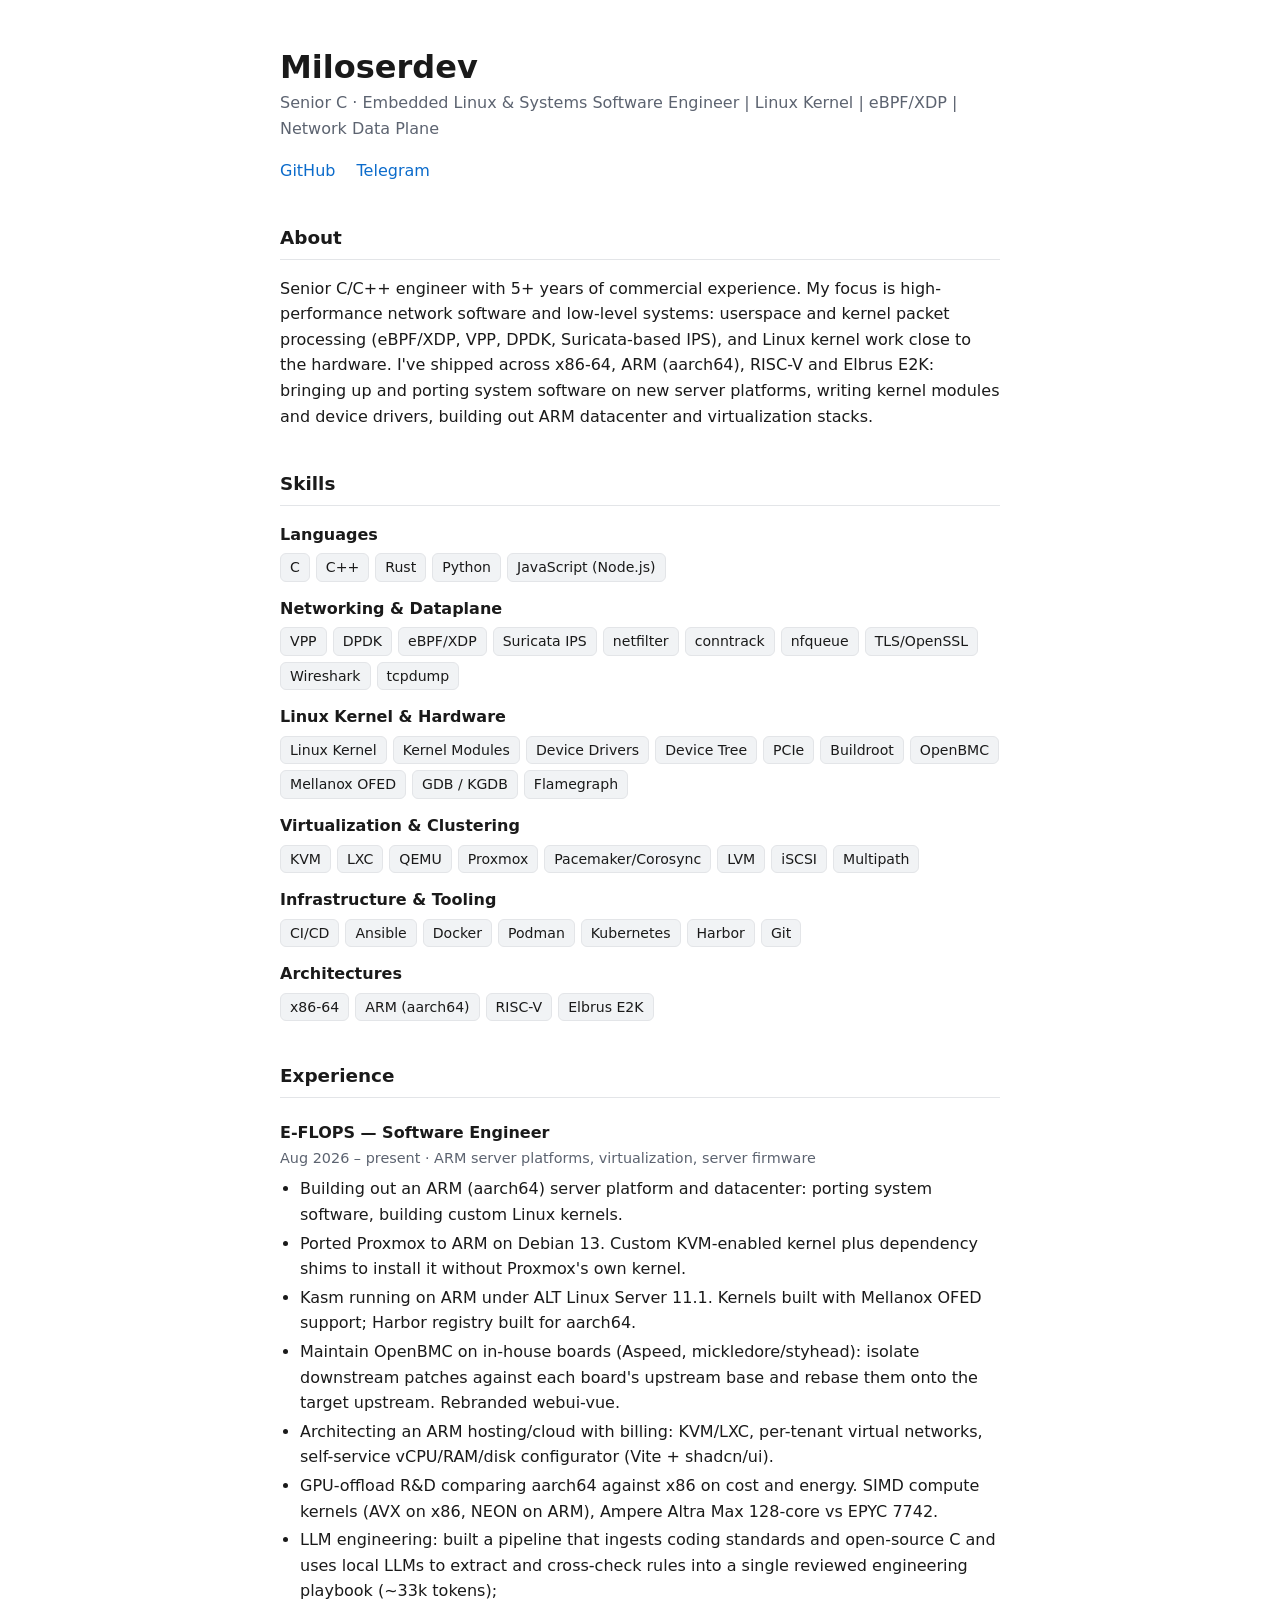
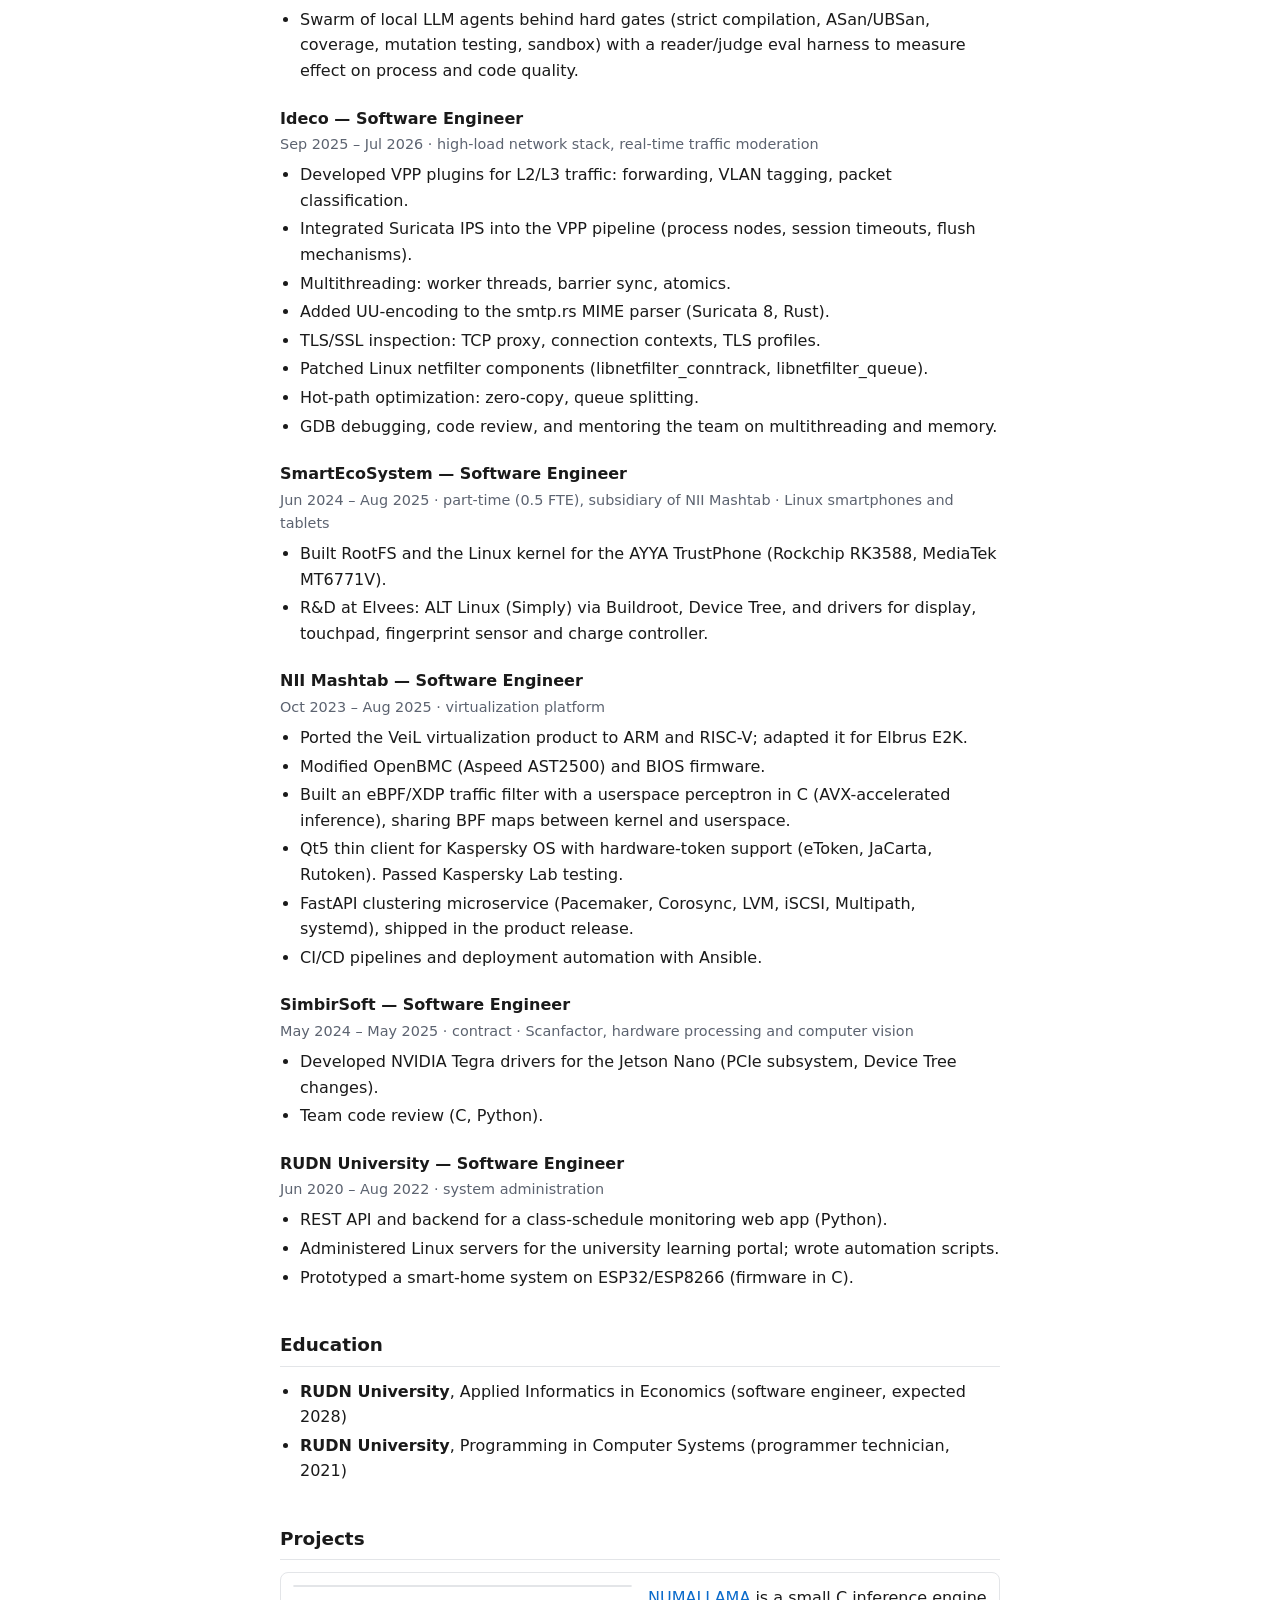
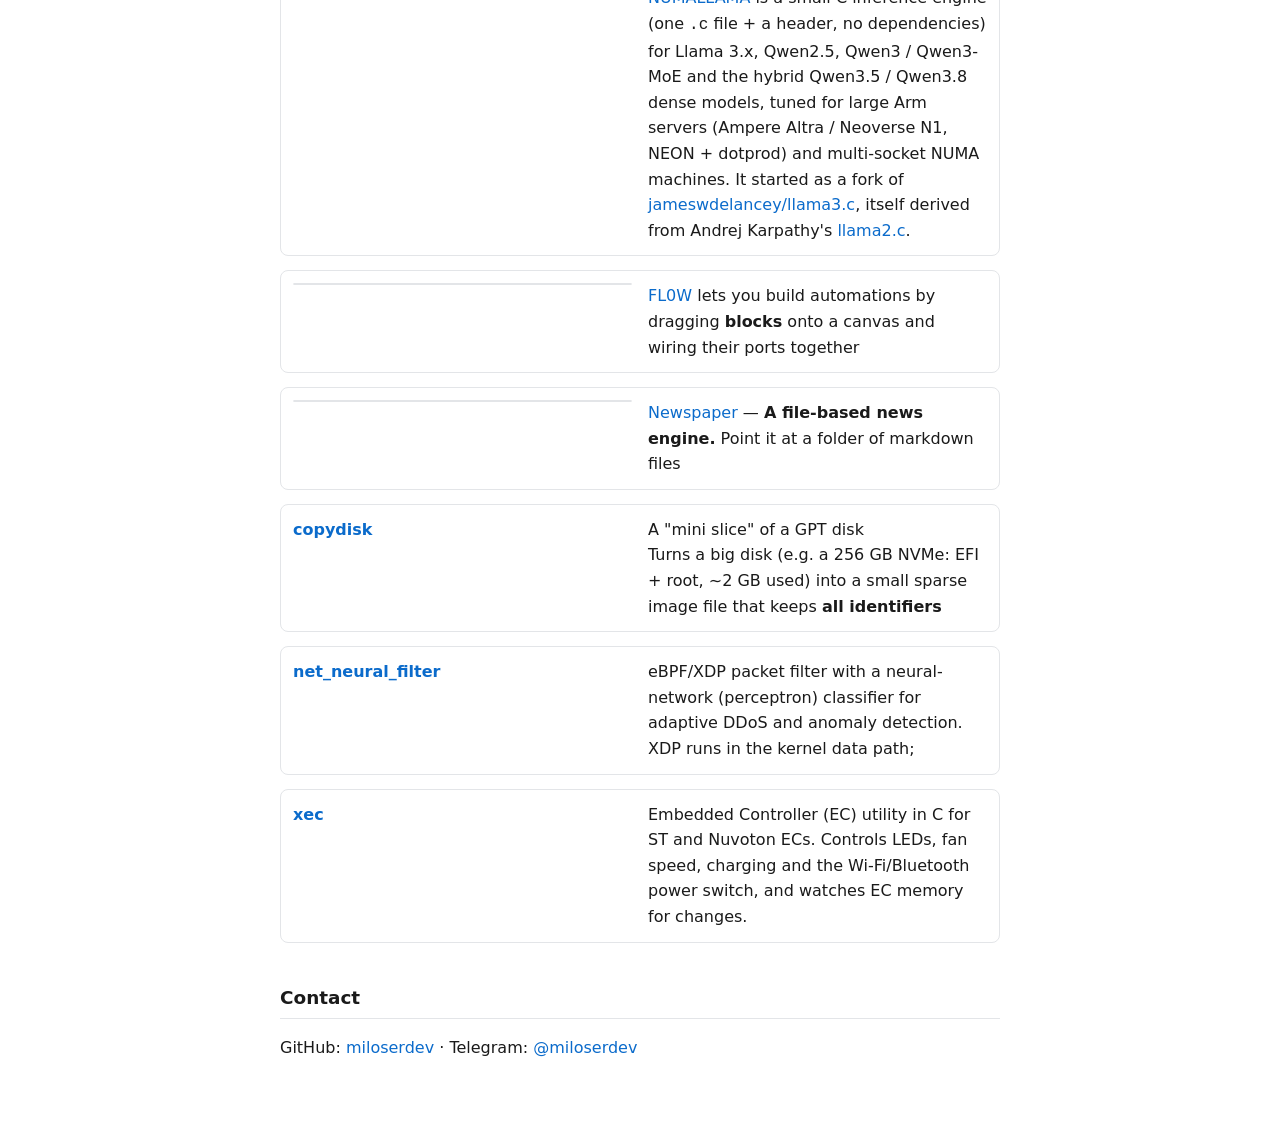
==== commit d266bff6: "Sync index.html from profile README" ====
--- a/index.html
+++ b/index.html
@@ -3,428 +3,390 @@
 
 <head>
   <!-- GENERATED from template.html + README.md by build.py. Do not edit index.html by hand. -->
+  <title>@miloserdev</title>
   <meta charset="utf-8">
+  <meta name="viewport" content="width=device-width, initial-scale=1, maximum-scale=1, user-scalable=no">
+  <meta http-equiv="Cache-Control" content="no-cache, no-store, must-revalidate">
+  <meta http-equiv="Pragma" content="no-cache">
+  <meta http-equiv="Expires" content="0">
+
   <meta name="viewport" content="width=device-width, initial-scale=1">
-  <meta name="color-scheme" content="dark light">
-  <title>miloserdev(1) – Senior C · Embedded Linux &amp; Systems Software Engineer | Linux Kernel | eBPF/XDP | Network Data Plane</title>
-  <meta name="description" content="Senior C · Embedded Linux &amp; Systems Software Engineer | Linux Kernel | eBPF/XDP | Network Data Plane">
+  <meta name="description"
+    content="Miloserdev— Senior C developer: high-performance network systems, VPP, DPDK, eBPF/XDP, Suricata, Linux kernel, embedded.">
   <link rel="canonical" href="https://miloser.dev/">
   <link rel="icon" href="/icon-32.png" type="image/png" sizes="32x32">
   <link rel="icon" href="/favicon.ico" sizes="any">
   <link rel="apple-touch-icon" href="/apple-touch-icon.png">
   <meta name="author" content="Miloserdev">
   <meta property="og:type" content="profile">
-  <meta property="og:title" content="Miloserdev – Senior C · Embedded Linux &amp; Systems Software Engineer | Linux Kernel | eBPF/XDP | Network Data Plane">
-  <meta property="og:description" content="Senior C · Embedded Linux &amp; Systems Software Engineer | Linux Kernel | eBPF/XDP | Network Data Plane">
+  <meta property="og:title" content="Miloserdev — Senior C Developer, Low-Level Network Systems">
+  <meta property="og:description"
+    content="VPP, DPDK, eBPF/XDP, Suricata, Linux kernel, embedded. x86, ARM, RISC-V, Elbrus E2K.">
   <meta property="og:url" content="https://miloser.dev/">
+  <meta name="color-scheme" content="light dark">
   <script type="application/ld+json">
 {
   "@context": "https://schema.org",
-  "@type": "ProfilePage",
+  "@type": "Person",
+  "@id": "https://miloser.dev/#me",
+  "name": "Miloserdev",
+  "alternateName": ["Милосердев", "miloserdev"],
   "url": "https://miloser.dev/",
-  "mainEntity": {
-    "@type": "Person",
-    "@id": "https://miloser.dev/#me",
-    "name": "Miloserdev",
-    "alternateName": [
-      "Милосердев",
-      "miloserdev"
-    ],
-    "url": "https://miloser.dev/",
-    "jobTitle": "Senior C · Embedded Linux & Systems Software Engineer | Linux Kernel | eBPF/XDP | Network Data Plane",
-    "description": "Senior C/C++ engineer with 5+ years of commercial experience. My focus is high-performance network software and low-level systems: userspace and kernel packet processing (eBPF/XDP, VPP, DPDK, Suricata-based IPS), and Linux kernel work close to the hardware. I've shipped across x86-64, ARM (aarch64), RISC-V and Elbrus E2K: bringing up and porting system software on new server platforms, writing kernel modules and device drivers, building out ARM datacenter and virtualization stacks.",
-    "knowsAbout": [
-      "C",
-      "C++",
-      "Rust",
-      "Python",
-      "JavaScript (Node.js)",
-      "VPP",
-      "DPDK",
-      "eBPF/XDP",
-      "Suricata IPS",
-      "netfilter",
-      "conntrack",
-      "nfqueue",
-      "TLS/OpenSSL",
-      "Wireshark",
-      "tcpdump",
-      "Linux Kernel",
-      "Kernel Modules",
-      "Device Drivers",
-      "Device Tree",
-      "PCIe",
-      "Buildroot",
-      "OpenBMC",
-      "Mellanox OFED",
-      "GDB / KGDB",
-      "Flamegraph",
-      "KVM",
-      "LXC",
-      "QEMU",
-      "Proxmox",
-      "Pacemaker/Corosync",
-      "LVM",
-      "iSCSI",
-      "Multipath",
-      "CI/CD",
-      "Ansible",
-      "Docker",
-      "Podman",
-      "Kubernetes",
-      "Harbor",
-      "Git",
-      "x86-64",
-      "ARM (aarch64)",
-      "RISC-V",
-      "Elbrus E2K"
-    ],
-    "sameAs": [
-      "https://github.com/miloserdev",
-      "https://t.me/miloserdev"
-    ]
-  }
+  "jobTitle": "Senior C developer",
+  "description": "Senior C developer specializing in low-level, high-performance network systems: VPP, DPDK, eBPF/XDP, Suricata, Linux kernel, embedded.",
+  "knowsAbout": ["C", "C++", "Rust", "Python", "JavaScript (Node.js)", "VPP", "DPDK", "eBPF/XDP", "Suricata IPS", "netfilter", "conntrack", "nfqueue", "TLS/OpenSSL", "Wireshark", "tcpdump", "Linux Kernel", "Kernel Modules", "Device Drivers", "Device Tree", "PCIe", "Buildroot", "OpenBMC", "Mellanox OFED", "GDB / KGDB", "Flamegraph", "KVM", "LXC", "QEMU", "Proxmox", "Pacemaker/Corosync", "LVM", "iSCSI", "Multipath", "CI/CD", "Ansible", "Docker", "Podman", "Kubernetes", "Harbor", "Git", "x86-64", "ARM (aarch64)", "RISC-V", "Elbrus E2K"],
+  "sameAs": ["https://github.com/miloserdev", "https://t.me/miloserdev"]
 }
 </script>
   <style>
-    /* manpage layout + dark theme, normalized from ronn-ng "man" and "dark" styles */
     :root {
-      --bg: #080706;
-      --fg: #888;
-      --code: #aaa;
-      --pre-code: #ddd;
-      --strong: #fff;
-      --em: #ddd;
-      --heading: #fff;
-      --link: #fff;
-      --decor: #666;
-      --ref: #aaa;
-    }
-
-    @media (prefers-color-scheme: light) {
+      --bg: #fff;
+      --fg: #1a1a1a;
+      --muted: #5c6370;
+      --line: #e3e5e8;
+      --accent: #0b6bcb;
+      --chip: #f1f3f5
+    }
+
+    @media (prefers-color-scheme:dark) {
       :root {
-        --bg: #fff;
-        --fg: #333;
-        --code: #131211;
-        --pre-code: #434241;
-        --strong: #131211;
-        --em: #232221;
-        --heading: #030201;
-        --link: #0000ff;
-        --decor: #999;
-        --ref: #434241;
+        --bg: #0f1115;
+        --fg: #e8eaed;
+        --muted: #9aa0a6;
+        --line: #262a31;
+        --accent: #6cb2ff;
+        --chip: #1a1e25
       }
     }
 
     * {
-      box-sizing: border-box;
+      box-sizing: border-box
     }
 
     body {
-      margin: 0 auto;
-      max-width: 100ex;
-      padding: 0 9ex 1ex 4ex;
+      margin: 0;
       background: var(--bg);
       color: var(--fg);
-      font: 14px/1.5 monospace;
-    }
-
-    @media (max-width: 640px) {
-      body {
-        padding: 0 2ex 1ex;
+      font: 16px/1.6 system-ui, -apple-system, "Segoe UI", Roboto, sans-serif
+    }
+
+    main {
+      max-width: 760px;
+      margin: 0 auto;
+      padding: 48px 20px 64px
+    }
+
+    h1 {
+      font-size: 2rem;
+      line-height: 1.2;
+      margin: 0 0 4px
+    }
+
+    h2 {
+      font-size: 1.15rem;
+      margin: 40px 0 12px;
+      padding-bottom: 6px;
+      border-bottom: 1px solid var(--line)
+    }
+
+    h3 {
+      font-size: 1rem;
+      margin: 22px 0 2px
+    }
+
+    a {
+      color: var(--accent);
+      text-decoration: none
+    }
+
+    a:hover {
+      text-decoration: underline
+    }
+
+    .sub {
+      color: var(--muted);
+      margin: 0 0 14px
+    }
+
+    .links a {
+      margin-right: 16px
+    }
+
+    .meta {
+      color: var(--muted);
+      font-size: .9rem;
+      margin: 0 0 6px
+    }
+
+    ul {
+      padding-left: 20px;
+      margin: 6px 0
+    }
+
+    li {
+      margin: 3px 0
+    }
+
+    .chips {
+      display: flex;
+      flex-wrap: wrap;
+      gap: 6px;
+      list-style: none;
+      padding: 0;
+      margin: 6px 0 14px
+    }
+
+    .chips li {
+      background: var(--chip);
+      border: 1px solid var(--line);
+      border-radius: 6px;
+      padding: 2px 9px;
+      font-size: .88rem;
+      margin: 0
+    }
+
+    dt {
+      font-weight: 600;
+      margin-top: 12px
+    }
+
+    dd {
+      margin: 2px 0 0
+    }
+    .projects {
+      display: grid;
+      gap: 14px
+    }
+
+    .card {
+      display: grid;
+      grid-template-columns: minmax(0, 1fr) minmax(0, 1fr);
+      gap: 16px;
+      align-items: start;
+      border: 1px solid var(--line);
+      border-radius: 8px;
+      padding: 12px
+    }
+
+    .card .shot img {
+      display: block;
+      width: 100%;
+      height: auto;
+      border-radius: 6px;
+      border: 1px solid var(--line)
+    }
+
+    .card .txt {
+      overflow-wrap: anywhere
+    }
+
+    .card .txt:only-child {
+      grid-column: 1 / -1
+    }
+
+    @media (max-width:600px) {
+      .card {
+        grid-template-columns: 1fr
       }
-
-      p,
-      pre,
-      ul,
-      ol,
-      dl {
-        margin-left: 2ex;
-      }
-
-      dd {
-        margin-left: 4ex;
-      }
-    }
-
-    /* block rhythm */
-    p,
-    pre,
-    ul,
-    ol,
-    dl {
-      margin: 0 0 20px 8ex;
-    }
-
-    h1,
-    h2,
-    h3 {
-      clear: left;
-    }
-
-    h1.man-title {
-      display: none;
-    }
-
-    h2 {
-      margin: 22px 0 4px;
-      font-size: 16px;
-      line-height: 1.25;
-    }
-
-    h3 {
-      margin: 0 0 0 4ex;
-      font-size: 14px;
-    }
-
-    h1,
-    h2,
-    h3 {
-      color: var(--heading);
-      font-family: inherit;
-    }
-
-    h2+pre,
-    h3+pre {
-      margin-top: 5px;
-    }
-
-    ul {
-      padding-left: 2ex;
-    }
-
-    dt {
-      margin: 0;
-      clear: left;
-    }
-
-    dd {
-      margin: 0 0 8px 9ex;
-    }
-
-    dd:last-child {
-      margin-bottom: 0;
-    }
-
-    dl {
-      margin-bottom: 20px;
-    }
-
-    h3+p {
-      margin-bottom: 8px;
-    }
-
-    /* inline */
-    code,
-    kbd,
-    samp,
-    tt {
-      color: var(--code);
-      font: inherit;
-      font-weight: bold;
-    }
-
-    strong,
-    b {
-      color: var(--strong);
-      font-weight: bold;
-    }
-
-    em,
-    var {
-      color: var(--em);
-      font-style: italic;
-    }
-
-    a,
-    a:link,
-    a:visited,
-    a:hover {
-      color: var(--link);
-    }
-
-    .man-ref {
-      color: var(--ref);
-    }
-
-    pre {
-      padding: 0 4ex;
-      overflow-x: auto;
-    }
-
-    pre code {
-      color: var(--pre-code);
-      font-weight: normal;
-    }
-
-    /* header / footer strips */
-    ol.man-decor,
-    ol.man-decor li {
-      margin: 3px 0 10px;
-      padding: 0;
-      float: left;
-      width: 33%;
-      list-style: none;
-      text-transform: uppercase;
-      color: var(--decor);
-      letter-spacing: 1px;
-    }
-
-    ol.man-decor {
-      width: 100%;
-    }
-
-    ol.man-decor li.tl {
-      text-align: left;
-    }
-
-    ol.man-decor li.tc {
-      text-align: center;
-      letter-spacing: 4px;
-    }
-
-    ol.man-decor li.tr {
-      text-align: right;
-      float: right;
-    }
-
-    ol.man-foot {
-      margin-top: 24px;
     }
   </style>
 </head>
 
-<body id="manpage">
-
-  <ol class="man-decor man-head man head">
-    <li class="tl">miloserdev(1)</li>
-    <li class="tc">Resume Manual</li>
-    <li class="tr">miloserdev(1)</li>
-  </ol>
-
-  <h1 class="man-title">miloserdev(1) – Senior C · Embedded Linux &amp; Systems Software Engineer | Linux Kernel | eBPF/XDP | Network Data Plane</h1>
-
-  <h2 id="NAME">NAME</h2>
-  <h1 style="margin: 0">miloserdev</h1>
-  <h4 style="margin: 0">senior C · Embedded Linux &amp; Systems Software Engineer | Linux Kernel | eBPF/XDP | Network Data Plane</h4>
-
-  <h2 id="SYNOPSIS">SYNOPSIS</h2>
-  <p>
-    <strong>λ</strong> [<strong>--github</strong>=<var><a href="https://github.com/miloserdev" rel="me">miloserdev</a></var>] [<strong>--telegram</strong>=<var><a href="https://t.me/miloserdev" rel="me">@miloserdev</a></var>]<br>
-    <strong>λ</strong> <var><a href="#SKILLS">skills</a></var> | <var><a href="#EXPERIENCE">experience</a></var> | <var><a href="#EDUCATION">education</a></var> | <var><a href="#PROJECTS">projects</a></var> | <var><a href="#AUTHOR">author</a></var>
-  </p>
-
-  <h2 id="DESCRIPTION">DESCRIPTION</h2>
-  <p>Senior C/C++ engineer with 5+ years of commercial experience. My focus is high-performance network software and low-level systems: userspace and kernel packet processing (eBPF/XDP, VPP, DPDK, Suricata-based IPS), and Linux kernel work close to the hardware. I've shipped across x86-64, ARM (aarch64), RISC-V and Elbrus E2K: bringing up and porting system software on new server platforms, writing kernel modules and device drivers, building out ARM datacenter and virtualization stacks.</p>
-
-  <h2 id="SKILLS">SKILLS</h2>
-  <dl>
-  <dt>Languages</dt>
-  <dd><code>C</code>, <code>C++</code>, <code>Rust</code>, <code>Python</code>, <code>JavaScript (Node.js)</code></dd>
-  <dt>Networking &amp; Dataplane</dt>
-  <dd><code>VPP</code>, <code>DPDK</code>, <code>eBPF/XDP</code>, <code>Suricata IPS</code>, <code>netfilter</code>, <code>conntrack</code>, <code>nfqueue</code>, <code>TLS/OpenSSL</code>, <code>Wireshark</code>, <code>tcpdump</code></dd>
-  <dt>Linux Kernel &amp; Hardware</dt>
-  <dd><code>Linux Kernel</code>, <code>Kernel Modules</code>, <code>Device Drivers</code>, <code>Device Tree</code>, <code>PCIe</code>, <code>Buildroot</code>, <code>OpenBMC</code>, <code>Mellanox OFED</code>, <code>GDB / KGDB</code>, <code>Flamegraph</code></dd>
-  <dt>Virtualization &amp; Clustering</dt>
-  <dd><code>KVM</code>, <code>LXC</code>, <code>QEMU</code>, <code>Proxmox</code>, <code>Pacemaker/Corosync</code>, <code>LVM</code>, <code>iSCSI</code>, <code>Multipath</code></dd>
-  <dt>Infrastructure &amp; Tooling</dt>
-  <dd><code>CI/CD</code>, <code>Ansible</code>, <code>Docker</code>, <code>Podman</code>, <code>Kubernetes</code>, <code>Harbor</code>, <code>Git</code></dd>
-  <dt>Architectures</dt>
-  <dd><code>x86-64</code>, <code>ARM (aarch64)</code>, <code>RISC-V</code>, <code>Elbrus E2K</code></dd>
-  </dl>
-
-  <h2 id="EXPERIENCE">EXPERIENCE</h2>
-  <h3>E-FLOPS — Software Engineer</h3>
-  <p><em>Aug 2026 – present · ARM server platforms, virtualization, server firmware</em></p>
-  <ul>
-    <li>Building out an ARM (aarch64) server platform and datacenter: porting system software, building custom Linux kernels.</li>
-    <li>Ported Proxmox to ARM on Debian 13. Custom KVM-enabled kernel plus dependency shims to install it without Proxmox's own kernel.</li>
-    <li>Kasm running on ARM under ALT Linux Server 11.1. Kernels built with Mellanox OFED support; Harbor registry built for aarch64.</li>
-    <li>Maintain OpenBMC on in-house boards (Aspeed, mickledore/styhead): isolate downstream patches against each board's upstream base and rebase them onto the target upstream. Rebranded webui-vue.</li>
-    <li>Architecting an ARM hosting/cloud with billing: KVM/LXC, per-tenant virtual networks, self-service vCPU/RAM/disk configurator (Vite + shadcn/ui).</li>
-    <li>GPU-offload R&amp;D comparing aarch64 against x86 on cost and energy. SIMD compute kernels (AVX on x86, NEON on ARM), Ampere Altra Max 128-core vs EPYC 7742.</li>
-    <li>LLM engineering: built a pipeline that ingests coding standards and open-source C and uses local LLMs to extract and cross-check rules into a single reviewed engineering playbook (~33k tokens);</li>
-    <li>Swarm of local LLM agents behind hard gates (strict compilation, ASan/UBSan, coverage, mutation testing, sandbox) with a reader/judge eval harness to measure effect on process and code quality.</li>
-  </ul>
-  <h3>Ideco — Software Engineer</h3>
-  <p><em>Sep 2025 – Jul 2026 · high-load network stack, real-time traffic moderation</em></p>
-  <ul>
-    <li>Developed VPP plugins for L2/L3 traffic: forwarding, VLAN tagging, packet classification.</li>
-    <li>Integrated Suricata IPS into the VPP pipeline (process nodes, session timeouts, flush mechanisms).</li>
-    <li>Multithreading: worker threads, barrier sync, atomics.</li>
-    <li>Added UU-encoding to the smtp.rs MIME parser (Suricata 8, Rust).</li>
-    <li>TLS/SSL inspection: TCP proxy, connection contexts, TLS profiles.</li>
-    <li>Patched Linux netfilter components (libnetfilter_conntrack, libnetfilter_queue).</li>
-    <li>Hot-path optimization: zero-copy, queue splitting.</li>
-    <li>GDB debugging, code review, and mentoring the team on multithreading and memory.</li>
-  </ul>
-  <h3>SmartEcoSystem — Software Engineer</h3>
-  <p><em>Jun 2024 – Aug 2025 · part-time (0.5 FTE), subsidiary of NII Mashtab · Linux smartphones and tablets</em></p>
-  <ul>
-    <li>Built RootFS and the Linux kernel for the AYYA TrustPhone (Rockchip RK3588, MediaTek MT6771V).</li>
-    <li>R&amp;D at Elvees: ALT Linux (Simply) via Buildroot, Device Tree, and drivers for display, touchpad, fingerprint sensor and charge controller.</li>
-  </ul>
-  <h3>NII Mashtab — Software Engineer</h3>
-  <p><em>Oct 2023 – Aug 2025 · virtualization platform</em></p>
-  <ul>
-    <li>Ported the VeiL virtualization product to ARM and RISC-V; adapted it for Elbrus E2K.</li>
-    <li>Modified OpenBMC (Aspeed AST2500) and BIOS firmware.</li>
-    <li>Built an eBPF/XDP traffic filter with a userspace perceptron in C (AVX-accelerated inference), sharing BPF maps between kernel and userspace.</li>
-    <li>Qt5 thin client for Kaspersky OS with hardware-token support (eToken, JaCarta, Rutoken). Passed Kaspersky Lab testing.</li>
-    <li>FastAPI clustering microservice (Pacemaker, Corosync, LVM, iSCSI, Multipath, systemd), shipped in the product release.</li>
-    <li>CI/CD pipelines and deployment automation with Ansible.</li>
-  </ul>
-  <h3>SimbirSoft — Software Engineer</h3>
-  <p><em>May 2024 – May 2025 · contract · Scanfactor, hardware processing and computer vision</em></p>
-  <ul>
-    <li>Developed NVIDIA Tegra drivers for the Jetson Nano (PCIe subsystem, Device Tree changes).</li>
-    <li>Team code review (C, Python).</li>
-  </ul>
-  <h3>RUDN University — Software Engineer</h3>
-  <p><em>Jun 2020 – Aug 2022 · system administration</em></p>
-  <ul>
-    <li>REST API and backend for a class-schedule monitoring web app (Python).</li>
-    <li>Administered Linux servers for the university learning portal; wrote automation scripts.</li>
-    <li>Prototyped a smart-home system on ESP32/ESP8266 (firmware in C).</li>
-  </ul>
-
-  <h2 id="EDUCATION">EDUCATION</h2>
-  <ul>
-    <li><strong>RUDN University</strong>, Applied Informatics in Economics (software engineer, expected 2028)</li>
-    <li><strong>RUDN University</strong>, Programming in Computer Systems (programmer technician, 2021)</li>
-  </ul>
-
-  <h2 id="PROJECTS">PROJECTS</h2>
-  <dl>
-    <dt><a href="https://github.com/miloserdev/fl0w"><strong>fl0w</strong></a></dt>
-    <dd>lets you build automations by dragging <strong>blocks</strong> onto a canvas and wiring their ports together</dd>
-    <dt><a href="https://github.com/miloserdev/newspaper"><strong>newspaper</strong></a></dt>
-    <dd><strong>A file-based news engine.</strong> Point it at a folder of markdown files</dd>
-    <dt><a href="https://github.com/miloserdev/copydisk"><strong>copydisk</strong></a></dt>
-    <dd>A "mini slice" of a GPT disk<br>
-      Turns a big disk (e.g. a 256 GB NVMe: EFI + root, ~2 GB used) into a small sparse image file that keeps <strong>all identifiers</strong></dd>
-    <dt><a href="https://github.com/miloserdev/net_neural_filter"><strong>net_neural_filter</strong></a></dt>
-    <dd>eBPF/XDP packet filter with a neural-network (perceptron) classifier for adaptive DDoS and anomaly detection. XDP runs in the kernel data path; events reach userspace over a</dd>
-    <dt><a href="https://github.com/miloserdev/xec"><strong>xec</strong></a></dt>
-    <dd>Embedded Controller (EC) utility in C for ST and Nuvoton ECs. Controls LEDs, fan speed, charging and the Wi-Fi/Bluetooth power switch, and watches EC memory for changes.</dd>
-  </dl>
-
-  <h2 id="AUTHOR">AUTHOR</h2>
-  <p>GitHub: <a href="https://github.com/miloserdev" rel="me">miloserdev</a> · Telegram: <a href="https://t.me/miloserdev" rel="me">@miloserdev</a></p>
-
-  <h2 id="SEE-ALSO">SEE ALSO</h2>
-  <p><span class="man-ref">vpp<span class="s">(8)</span></span>,
-    <span class="man-ref">bpf<span class="s">(2)</span></span>,
-    <span class="man-ref">suricata<span class="s">(1)</span></span>,
-    <span class="man-ref">qemu<span class="s">(1)</span></span>,
-    <span class="man-ref">gdb<span class="s">(1)</span></span></p>
-
-  <ol class="man-decor man-foot man foot">
-    <li class="tl"></li>
-    <li class="tc">November 2026</li>
-    <li class="tr">miloserdev(1)</li>
-  </ol>
-
+<body>
+  <main>
+    <header>
+      <h1>Miloserdev</h1>
+      <p class="sub">Senior C · Embedded Linux &amp; Systems Software Engineer | Linux Kernel | eBPF/XDP | Network Data Plane</p>
+      <p class="links">
+        <a href="https://github.com/miloserdev" rel="me">GitHub</a> <a href="https://t.me/miloserdev" rel="me">Telegram</a>
+      </p>
+    </header>
+
+    <section>
+      <h2>About</h2>
+      <p>Senior C/C++ engineer with 5+ years of commercial experience. My focus is high-performance network software and low-level systems: userspace and kernel packet processing (eBPF/XDP, VPP, DPDK, Suricata-based IPS), and Linux kernel work close to the hardware. I've shipped across x86-64, ARM (aarch64), RISC-V and Elbrus E2K: bringing up and porting system software on new server platforms, writing kernel modules and device drivers, building out ARM datacenter and virtualization stacks.</p>
+    </section>
+
+    <section>
+      <h2>Skills</h2>
+      <dl>
+      <dt>Languages</dt>
+      <dd>
+      <ul class="chips">
+      <li>C</li>
+      <li>C++</li>
+      <li>Rust</li>
+      <li>Python</li>
+      <li>JavaScript (Node.js)</li>
+      </ul>
+      </dd>
+      <dt>Networking &amp; Dataplane</dt>
+      <dd>
+      <ul class="chips">
+      <li>VPP</li>
+      <li>DPDK</li>
+      <li>eBPF/XDP</li>
+      <li>Suricata IPS</li>
+      <li>netfilter</li>
+      <li>conntrack</li>
+      <li>nfqueue</li>
+      <li>TLS/OpenSSL</li>
+      <li>Wireshark</li>
+      <li>tcpdump</li>
+      </ul>
+      </dd>
+      <dt>Linux Kernel &amp; Hardware</dt>
+      <dd>
+      <ul class="chips">
+      <li>Linux Kernel</li>
+      <li>Kernel Modules</li>
+      <li>Device Drivers</li>
+      <li>Device Tree</li>
+      <li>PCIe</li>
+      <li>Buildroot</li>
+      <li>OpenBMC</li>
+      <li>Mellanox OFED</li>
+      <li>GDB / KGDB</li>
+      <li>Flamegraph</li>
+      </ul>
+      </dd>
+      <dt>Virtualization &amp; Clustering</dt>
+      <dd>
+      <ul class="chips">
+      <li>KVM</li>
+      <li>LXC</li>
+      <li>QEMU</li>
+      <li>Proxmox</li>
+      <li>Pacemaker/Corosync</li>
+      <li>LVM</li>
+      <li>iSCSI</li>
+      <li>Multipath</li>
+      </ul>
+      </dd>
+      <dt>Infrastructure &amp; Tooling</dt>
+      <dd>
+      <ul class="chips">
+      <li>CI/CD</li>
+      <li>Ansible</li>
+      <li>Docker</li>
+      <li>Podman</li>
+      <li>Kubernetes</li>
+      <li>Harbor</li>
+      <li>Git</li>
+      </ul>
+      </dd>
+      <dt>Architectures</dt>
+      <dd>
+      <ul class="chips">
+      <li>x86-64</li>
+      <li>ARM (aarch64)</li>
+      <li>RISC-V</li>
+      <li>Elbrus E2K</li>
+      </ul>
+      </dd>
+      </dl>
+    </section>
+
+    <section>
+      <h2>Experience</h2>
+      <h3>E-FLOPS — Software Engineer</h3>
+      <p class="meta">Aug 2026 – present · ARM server platforms, virtualization, server firmware</p>
+      <ul>
+        <li>Building out an ARM (aarch64) server platform and datacenter: porting system software, building custom Linux kernels.</li>
+        <li>Ported Proxmox to ARM on Debian 13. Custom KVM-enabled kernel plus dependency shims to install it without Proxmox's own kernel.</li>
+        <li>Kasm running on ARM under ALT Linux Server 11.1. Kernels built with Mellanox OFED support; Harbor registry built for aarch64.</li>
+        <li>Maintain OpenBMC on in-house boards (Aspeed, mickledore/styhead): isolate downstream patches against each board's upstream base and rebase them onto the target upstream. Rebranded webui-vue.</li>
+        <li>Architecting an ARM hosting/cloud with billing: KVM/LXC, per-tenant virtual networks, self-service vCPU/RAM/disk configurator (Vite + shadcn/ui).</li>
+        <li>GPU-offload R&amp;D comparing aarch64 against x86 on cost and energy. SIMD compute kernels (AVX on x86, NEON on ARM), Ampere Altra Max 128-core vs EPYC 7742.</li>
+        <li>LLM engineering: built a pipeline that ingests coding standards and open-source C and uses local LLMs to extract and cross-check rules into a single reviewed engineering playbook (~33k tokens);</li>
+        <li>Swarm of local LLM agents behind hard gates (strict compilation, ASan/UBSan, coverage, mutation testing, sandbox) with a reader/judge eval harness to measure effect on process and code quality.</li>
+      </ul>
+      <h3>Ideco — Software Engineer</h3>
+      <p class="meta">Sep 2025 – Jul 2026 · high-load network stack, real-time traffic moderation</p>
+      <ul>
+        <li>Developed VPP plugins for L2/L3 traffic: forwarding, VLAN tagging, packet classification.</li>
+        <li>Integrated Suricata IPS into the VPP pipeline (process nodes, session timeouts, flush mechanisms).</li>
+        <li>Multithreading: worker threads, barrier sync, atomics.</li>
+        <li>Added UU-encoding to the smtp.rs MIME parser (Suricata 8, Rust).</li>
+        <li>TLS/SSL inspection: TCP proxy, connection contexts, TLS profiles.</li>
+        <li>Patched Linux netfilter components (libnetfilter_conntrack, libnetfilter_queue).</li>
+        <li>Hot-path optimization: zero-copy, queue splitting.</li>
+        <li>GDB debugging, code review, and mentoring the team on multithreading and memory.</li>
+      </ul>
+      <h3>SmartEcoSystem — Software Engineer</h3>
+      <p class="meta">Jun 2024 – Aug 2025 · part-time (0.5 FTE), subsidiary of NII Mashtab · Linux smartphones and tablets</p>
+      <ul>
+        <li>Built RootFS and the Linux kernel for the AYYA TrustPhone (Rockchip RK3588, MediaTek MT6771V).</li>
+        <li>R&amp;D at Elvees: ALT Linux (Simply) via Buildroot, Device Tree, and drivers for display, touchpad, fingerprint sensor and charge controller.</li>
+      </ul>
+      <h3>NII Mashtab — Software Engineer</h3>
+      <p class="meta">Oct 2023 – Aug 2025 · virtualization platform</p>
+      <ul>
+        <li>Ported the VeiL virtualization product to ARM and RISC-V; adapted it for Elbrus E2K.</li>
+        <li>Modified OpenBMC (Aspeed AST2500) and BIOS firmware.</li>
+        <li>Built an eBPF/XDP traffic filter with a userspace perceptron in C (AVX-accelerated inference), sharing BPF maps between kernel and userspace.</li>
+        <li>Qt5 thin client for Kaspersky OS with hardware-token support (eToken, JaCarta, Rutoken). Passed Kaspersky Lab testing.</li>
+        <li>FastAPI clustering microservice (Pacemaker, Corosync, LVM, iSCSI, Multipath, systemd), shipped in the product release.</li>
+        <li>CI/CD pipelines and deployment automation with Ansible.</li>
+      </ul>
+      <h3>SimbirSoft — Software Engineer</h3>
+      <p class="meta">May 2024 – May 2025 · contract · Scanfactor, hardware processing and computer vision</p>
+      <ul>
+        <li>Developed NVIDIA Tegra drivers for the Jetson Nano (PCIe subsystem, Device Tree changes).</li>
+        <li>Team code review (C, Python).</li>
+      </ul>
+      <h3>RUDN University — Software Engineer</h3>
+      <p class="meta">Jun 2020 – Aug 2022 · system administration</p>
+      <ul>
+        <li>REST API and backend for a class-schedule monitoring web app (Python).</li>
+        <li>Administered Linux servers for the university learning portal; wrote automation scripts.</li>
+        <li>Prototyped a smart-home system on ESP32/ESP8266 (firmware in C).</li>
+      </ul>
+    </section>
+
+    <section>
+      <h2>Education</h2>
+      <ul>
+        <li><strong>RUDN University</strong>, Applied Informatics in Economics (software engineer, expected 2028)</li>
+        <li><strong>RUDN University</strong>, Programming in Computer Systems (programmer technician, 2021)</li>
+      </ul>
+    </section>
+
+    <section>
+      <h2>Projects</h2>
+      <div class="projects">
+      <article class="card">
+        <div class="shot"><img src="https://github.com/miloserdev/numallama/raw/master/docs/numallama.jpg" alt="" loading="lazy"></div>
+        <div class="txt"><a href="https://github.com/miloserdev/numallama">NUMALLAMA</a>  is a small C inference engine (one <code>.c</code> file + a header, no dependencies) for Llama 3.x, Qwen2.5, Qwen3 / Qwen3-MoE and the hybrid Qwen3.5 / Qwen3.8 dense models, tuned for large Arm servers (Ampere Altra / Neoverse N1, NEON + dotprod) and multi-socket NUMA machines. It started as a fork of <a href="https://github.com/jameswdelancey/llama3.c">jameswdelancey/llama3.c</a>, itself derived from Andrej Karpathy's <a href="https://github.com/karpathy/llama2.c">llama2.c</a>.</div>
+      </article>
+      <article class="card">
+        <div class="shot"><img src="https://github.com/miloserdev/fl0w/raw/master/docs/images/screenshot.png" alt="" loading="lazy"></div>
+        <div class="txt"><a href="https://github.com/miloserdev/fl0w">FL0W</a> lets you build automations by dragging <strong>blocks</strong> onto a canvas and wiring their ports together</div>
+      </article>
+      <article class="card">
+        <div class="shot"><img src="https://github.com/miloserdev/newspaper/raw/master/docs/screenshot.png" alt="" loading="lazy"></div>
+        <div class="txt"><a href="https://github.com/miloserdev/newspaper">Newspaper</a> — <strong>A file-based news engine.</strong> Point it at a folder of markdown files</div>
+      </article>
+      <article class="card">
+        <div class="txt"><strong><a href="https://github.com/miloserdev/copydisk">copydisk</a></strong></div>
+        <div class="txt">A "mini slice" of a GPT disk<br>Turns a big disk (e.g. a 256 GB NVMe: EFI + root, ~2 GB used) into a small sparse image file that keeps <strong>all identifiers</strong></div>
+      </article>
+      <article class="card">
+        <div class="txt"><strong><a href="https://github.com/miloserdev/net_neural_filter">net_neural_filter</a></strong></div>
+        <div class="txt">eBPF/XDP packet filter with a neural-network (perceptron) classifier for adaptive DDoS and anomaly detection. XDP runs in the kernel data path;</div>
+      </article>
+      <article class="card">
+        <div class="txt"><strong><a href="https://github.com/miloserdev/xec">xec</a></strong></div>
+        <div class="txt">Embedded Controller (EC) utility in C for ST and Nuvoton ECs. Controls LEDs, fan speed, charging and the Wi-Fi/Bluetooth power switch, and watches EC memory for changes.</div>
+      </article>
+      </div>
+    </section>
+
+    <section>
+      <h2>Contact</h2>
+      <p>GitHub: <a href="https://github.com/miloserdev" rel="me">miloserdev</a> · Telegram: <a href="https://t.me/miloserdev" rel="me">@miloserdev</a></p>
+    </section>
+  </main>
 </body>
 
 </html>
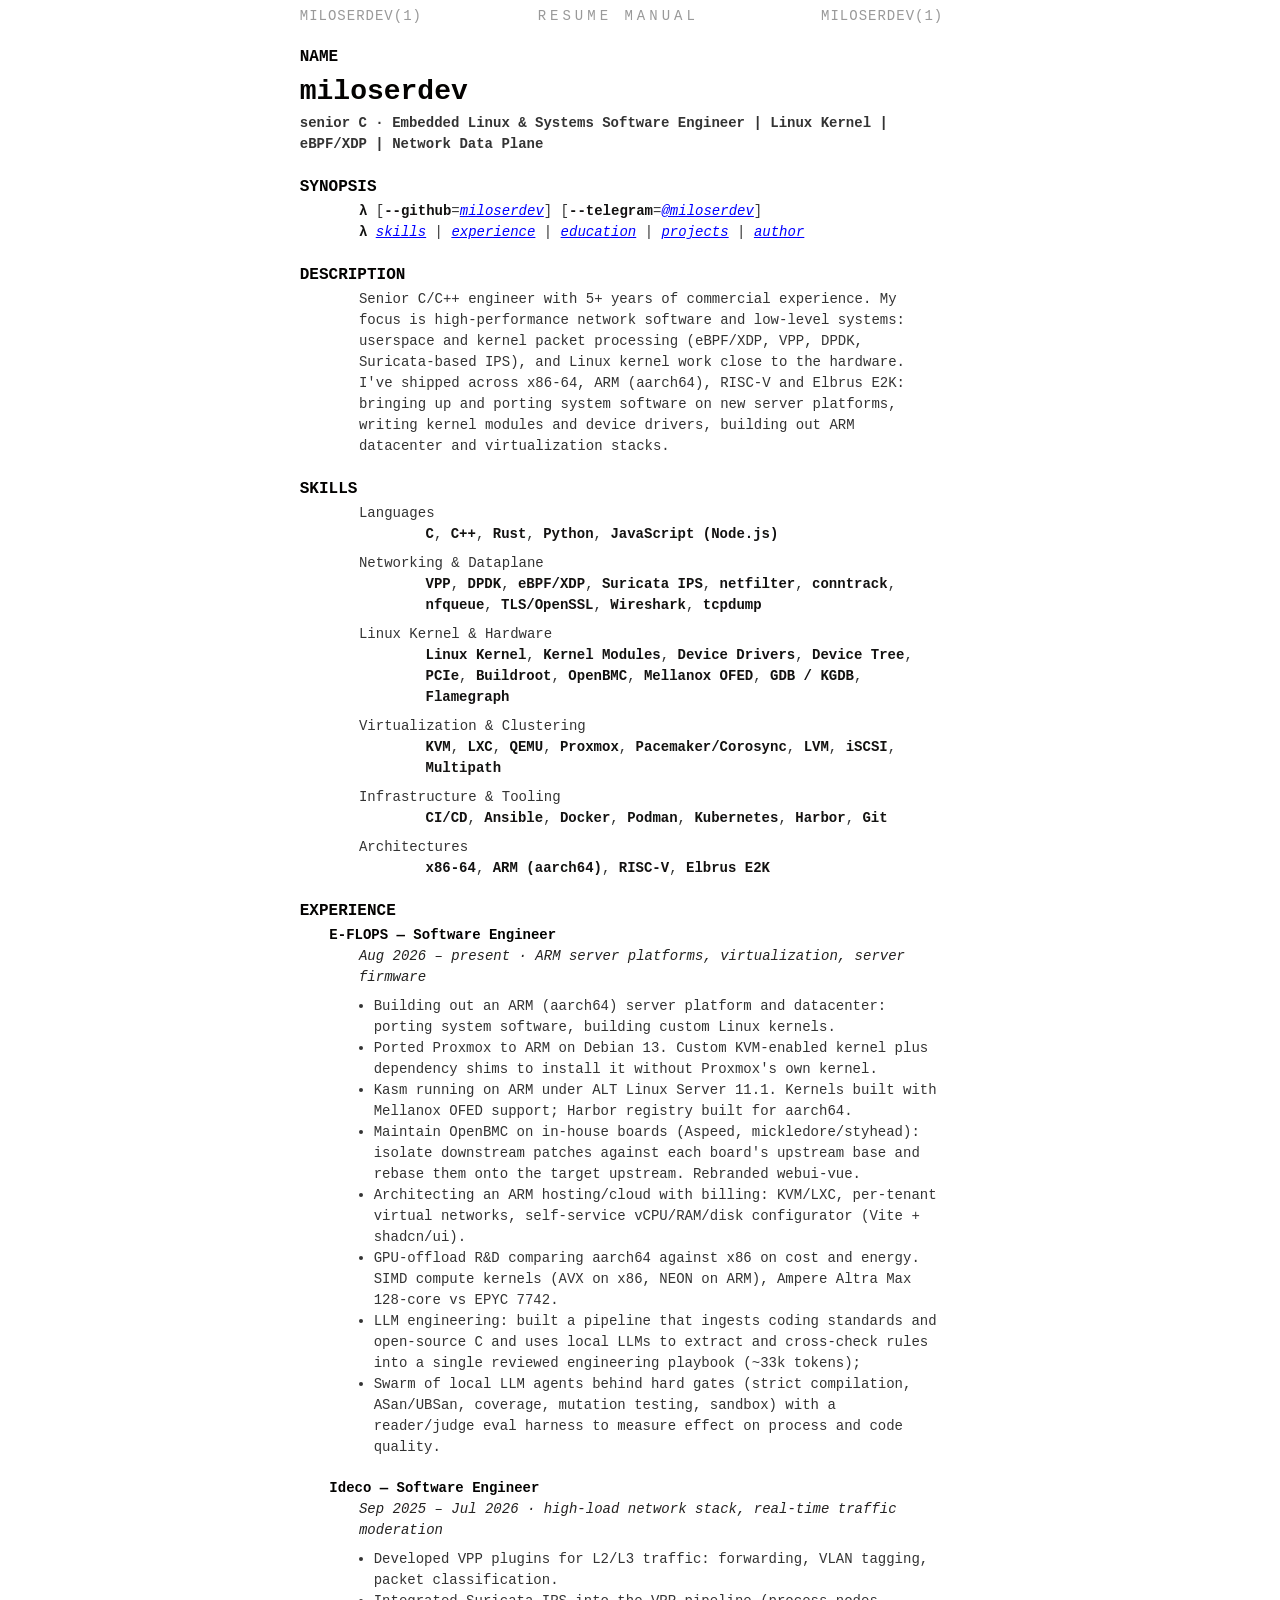
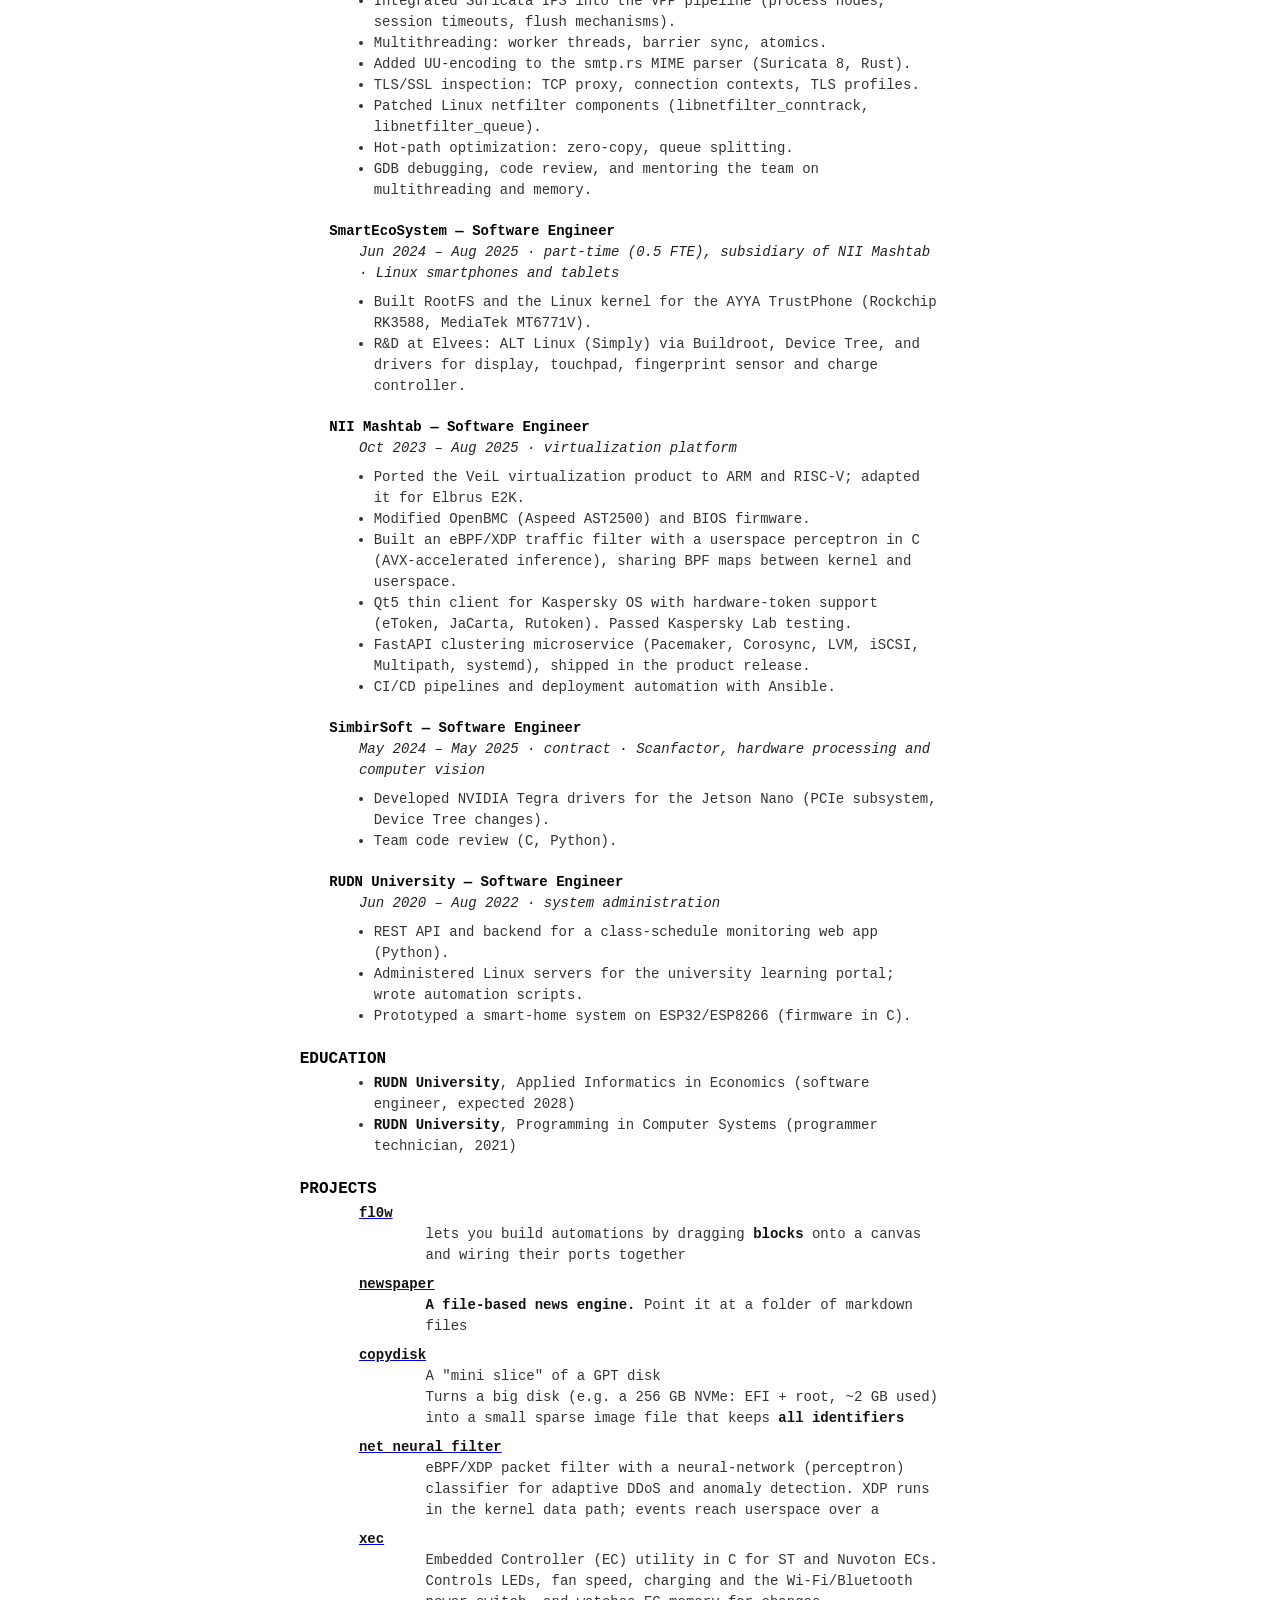
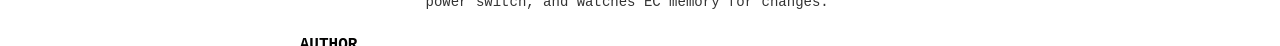
==== commit 3b3eff67: "Merge manpage into master" ====
--- a/index.html
+++ b/index.html
@@ -3,390 +3,430 @@
 
 <head>
   <!-- GENERATED from template.html + README.md by build.py. Do not edit index.html by hand. -->
-  <title>@miloserdev</title>
   <meta charset="utf-8">
-  <meta name="viewport" content="width=device-width, initial-scale=1, maximum-scale=1, user-scalable=no">
-  <meta http-equiv="Cache-Control" content="no-cache, no-store, must-revalidate">
-  <meta http-equiv="Pragma" content="no-cache">
-  <meta http-equiv="Expires" content="0">
-
   <meta name="viewport" content="width=device-width, initial-scale=1">
-  <meta name="description"
-    content="Miloserdev— Senior C developer: high-performance network systems, VPP, DPDK, eBPF/XDP, Suricata, Linux kernel, embedded.">
+  <meta name="color-scheme" content="dark light">
+  <title>miloserdev(1) – Senior C · Embedded Linux &amp; Systems Software Engineer | Linux Kernel | eBPF/XDP | Network Data Plane</title>
+  <meta name="description" content="Senior C · Embedded Linux &amp; Systems Software Engineer | Linux Kernel | eBPF/XDP | Network Data Plane">
   <link rel="canonical" href="https://miloser.dev/">
+  <link rel="ard" href="/.well-known/ard.json">
   <link rel="icon" href="/icon-32.png" type="image/png" sizes="32x32">
   <link rel="icon" href="/favicon.ico" sizes="any">
   <link rel="apple-touch-icon" href="/apple-touch-icon.png">
   <meta name="author" content="Miloserdev">
   <meta property="og:type" content="profile">
-  <meta property="og:title" content="Miloserdev — Senior C Developer, Low-Level Network Systems">
-  <meta property="og:description"
-    content="VPP, DPDK, eBPF/XDP, Suricata, Linux kernel, embedded. x86, ARM, RISC-V, Elbrus E2K.">
+  <meta property="og:title" content="Miloserdev – Senior C · Embedded Linux &amp; Systems Software Engineer | Linux Kernel | eBPF/XDP | Network Data Plane">
+  <meta property="og:description" content="Senior C · Embedded Linux &amp; Systems Software Engineer | Linux Kernel | eBPF/XDP | Network Data Plane">
   <meta property="og:url" content="https://miloser.dev/">
-  <meta name="color-scheme" content="light dark">
   <script type="application/ld+json">
 {
   "@context": "https://schema.org",
-  "@type": "Person",
-  "@id": "https://miloser.dev/#me",
-  "name": "Miloserdev",
-  "alternateName": ["Милосердев", "miloserdev"],
+  "@type": "ProfilePage",
   "url": "https://miloser.dev/",
-  "jobTitle": "Senior C developer",
-  "description": "Senior C developer specializing in low-level, high-performance network systems: VPP, DPDK, eBPF/XDP, Suricata, Linux kernel, embedded.",
-  "knowsAbout": ["C", "C++", "Rust", "Python", "JavaScript (Node.js)", "VPP", "DPDK", "eBPF/XDP", "Suricata IPS", "netfilter", "conntrack", "nfqueue", "TLS/OpenSSL", "Wireshark", "tcpdump", "Linux Kernel", "Kernel Modules", "Device Drivers", "Device Tree", "PCIe", "Buildroot", "OpenBMC", "Mellanox OFED", "GDB / KGDB", "Flamegraph", "KVM", "LXC", "QEMU", "Proxmox", "Pacemaker/Corosync", "LVM", "iSCSI", "Multipath", "CI/CD", "Ansible", "Docker", "Podman", "Kubernetes", "Harbor", "Git", "x86-64", "ARM (aarch64)", "RISC-V", "Elbrus E2K"],
-  "sameAs": ["https://github.com/miloserdev", "https://t.me/miloserdev"]
+  "mainEntity": {
+    "@type": "Person",
+    "@id": "https://miloser.dev/#me",
+    "name": "Miloserdev",
+    "alternateName": [
+      "Милосердев",
+      "miloserdev"
+    ],
+    "url": "https://miloser.dev/",
+    "jobTitle": "Senior C · Embedded Linux & Systems Software Engineer | Linux Kernel | eBPF/XDP | Network Data Plane",
+    "description": "Senior C/C++ engineer with 5+ years of commercial experience. My focus is high-performance network software and low-level systems: userspace and kernel packet processing (eBPF/XDP, VPP, DPDK, Suricata-based IPS), and Linux kernel work close to the hardware. I've shipped across x86-64, ARM (aarch64), RISC-V and Elbrus E2K: bringing up and porting system software on new server platforms, writing kernel modules and device drivers, building out ARM datacenter and virtualization stacks.",
+    "knowsAbout": [
+      "C",
+      "C++",
+      "Rust",
+      "Python",
+      "JavaScript (Node.js)",
+      "VPP",
+      "DPDK",
+      "eBPF/XDP",
+      "Suricata IPS",
+      "netfilter",
+      "conntrack",
+      "nfqueue",
+      "TLS/OpenSSL",
+      "Wireshark",
+      "tcpdump",
+      "Linux Kernel",
+      "Kernel Modules",
+      "Device Drivers",
+      "Device Tree",
+      "PCIe",
+      "Buildroot",
+      "OpenBMC",
+      "Mellanox OFED",
+      "GDB / KGDB",
+      "Flamegraph",
+      "KVM",
+      "LXC",
+      "QEMU",
+      "Proxmox",
+      "Pacemaker/Corosync",
+      "LVM",
+      "iSCSI",
+      "Multipath",
+      "CI/CD",
+      "Ansible",
+      "Docker",
+      "Podman",
+      "Kubernetes",
+      "Harbor",
+      "Git",
+      "x86-64",
+      "ARM (aarch64)",
+      "RISC-V",
+      "Elbrus E2K"
+    ],
+    "sameAs": [
+      "https://github.com/miloserdev",
+      "https://t.me/miloserdev"
+    ]
+  }
 }
 </script>
   <style>
+    /* manpage layout + dark theme, normalized from ronn-ng "man" and "dark" styles */
     :root {
-      --bg: #fff;
-      --fg: #1a1a1a;
-      --muted: #5c6370;
-      --line: #e3e5e8;
-      --accent: #0b6bcb;
-      --chip: #f1f3f5
-    }
-
-    @media (prefers-color-scheme:dark) {
+      --bg: #080706;
+      --fg: #888;
+      --code: #aaa;
+      --pre-code: #ddd;
+      --strong: #fff;
+      --em: #ddd;
+      --heading: #fff;
+      --link: #fff;
+      --decor: #666;
+      --ref: #aaa;
+    }
+
+    @media (prefers-color-scheme: light) {
       :root {
-        --bg: #0f1115;
-        --fg: #e8eaed;
-        --muted: #9aa0a6;
-        --line: #262a31;
-        --accent: #6cb2ff;
-        --chip: #1a1e25
+        --bg: #fff;
+        --fg: #333;
+        --code: #131211;
+        --pre-code: #434241;
+        --strong: #131211;
+        --em: #232221;
+        --heading: #030201;
+        --link: #0000ff;
+        --decor: #999;
+        --ref: #434241;
       }
     }
 
     * {
-      box-sizing: border-box
+      box-sizing: border-box;
     }
 
     body {
-      margin: 0;
+      margin: 0 auto;
+      max-width: 100ex;
+      padding: 0 9ex 1ex 4ex;
       background: var(--bg);
       color: var(--fg);
-      font: 16px/1.6 system-ui, -apple-system, "Segoe UI", Roboto, sans-serif
-    }
-
-    main {
-      max-width: 760px;
-      margin: 0 auto;
-      padding: 48px 20px 64px
-    }
-
-    h1 {
-      font-size: 2rem;
-      line-height: 1.2;
-      margin: 0 0 4px
+      font: 14px/1.5 monospace;
+    }
+
+    @media (max-width: 640px) {
+      body {
+        padding: 0 2ex 1ex;
+      }
+
+      p,
+      pre,
+      ul,
+      ol,
+      dl {
+        margin-left: 2ex;
+      }
+
+      dd {
+        margin-left: 4ex;
+      }
+    }
+
+    /* block rhythm */
+    p,
+    pre,
+    ul,
+    ol,
+    dl {
+      margin: 0 0 20px 8ex;
+    }
+
+    h1,
+    h2,
+    h3 {
+      clear: left;
+    }
+
+    h1.man-title {
+      display: none;
     }
 
     h2 {
-      font-size: 1.15rem;
-      margin: 40px 0 12px;
-      padding-bottom: 6px;
-      border-bottom: 1px solid var(--line)
+      margin: 22px 0 4px;
+      font-size: 16px;
+      line-height: 1.25;
     }
 
     h3 {
-      font-size: 1rem;
-      margin: 22px 0 2px
-    }
-
-    a {
-      color: var(--accent);
-      text-decoration: none
-    }
-
+      margin: 0 0 0 4ex;
+      font-size: 14px;
+    }
+
+    h1,
+    h2,
+    h3 {
+      color: var(--heading);
+      font-family: inherit;
+    }
+
+    h2+pre,
+    h3+pre {
+      margin-top: 5px;
+    }
+
+    ul {
+      padding-left: 2ex;
+    }
+
+    dt {
+      margin: 0;
+      clear: left;
+    }
+
+    dd {
+      margin: 0 0 8px 9ex;
+    }
+
+    dd:last-child {
+      margin-bottom: 0;
+    }
+
+    dl {
+      margin-bottom: 20px;
+    }
+
+    h3+p {
+      margin-bottom: 8px;
+    }
+
+    /* inline */
+    code,
+    kbd,
+    samp,
+    tt {
+      color: var(--code);
+      font: inherit;
+      font-weight: bold;
+    }
+
+    strong,
+    b {
+      color: var(--strong);
+      font-weight: bold;
+    }
+
+    em,
+    var {
+      color: var(--em);
+      font-style: italic;
+    }
+
+    a,
+    a:link,
+    a:visited,
     a:hover {
-      text-decoration: underline
-    }
-
-    .sub {
-      color: var(--muted);
-      margin: 0 0 14px
-    }
-
-    .links a {
-      margin-right: 16px
-    }
-
-    .meta {
-      color: var(--muted);
-      font-size: .9rem;
-      margin: 0 0 6px
-    }
-
-    ul {
-      padding-left: 20px;
-      margin: 6px 0
-    }
-
-    li {
-      margin: 3px 0
-    }
-
-    .chips {
-      display: flex;
-      flex-wrap: wrap;
-      gap: 6px;
+      color: var(--link);
+    }
+
+    .man-ref {
+      color: var(--ref);
+    }
+
+    pre {
+      padding: 0 4ex;
+      overflow-x: auto;
+    }
+
+    pre code {
+      color: var(--pre-code);
+      font-weight: normal;
+    }
+
+    /* header / footer strips */
+    ol.man-decor,
+    ol.man-decor li {
+      margin: 3px 0 10px;
+      padding: 0;
+      float: left;
+      width: 33%;
       list-style: none;
-      padding: 0;
-      margin: 6px 0 14px
-    }
-
-    .chips li {
-      background: var(--chip);
-      border: 1px solid var(--line);
-      border-radius: 6px;
-      padding: 2px 9px;
-      font-size: .88rem;
-      margin: 0
-    }
-
-    dt {
-      font-weight: 600;
-      margin-top: 12px
-    }
-
-    dd {
-      margin: 2px 0 0
-    }
-    .projects {
-      display: grid;
-      gap: 14px
-    }
-
-    .card {
-      display: grid;
-      grid-template-columns: minmax(0, 1fr) minmax(0, 1fr);
-      gap: 16px;
-      align-items: start;
-      border: 1px solid var(--line);
-      border-radius: 8px;
-      padding: 12px
-    }
-
-    .card .shot img {
-      display: block;
+      text-transform: uppercase;
+      color: var(--decor);
+      letter-spacing: 1px;
+    }
+
+    ol.man-decor {
       width: 100%;
-      height: auto;
-      border-radius: 6px;
-      border: 1px solid var(--line)
-    }
-
-    .card .txt {
-      overflow-wrap: anywhere
-    }
-
-    .card .txt:only-child {
-      grid-column: 1 / -1
-    }
-
-    @media (max-width:600px) {
-      .card {
-        grid-template-columns: 1fr
-      }
+    }
+
+    ol.man-decor li.tl {
+      text-align: left;
+    }
+
+    ol.man-decor li.tc {
+      text-align: center;
+      letter-spacing: 4px;
+    }
+
+    ol.man-decor li.tr {
+      text-align: right;
+      float: right;
+    }
+
+    ol.man-foot {
+      margin-top: 24px;
     }
   </style>
+  <script data-goatcounter="https://miloserdev.goatcounter.com/count" async src="//gc.zgo.at/count.js"></script>
 </head>
 
-<body>
-  <main>
-    <header>
-      <h1>Miloserdev</h1>
-      <p class="sub">Senior C · Embedded Linux &amp; Systems Software Engineer | Linux Kernel | eBPF/XDP | Network Data Plane</p>
-      <p class="links">
-        <a href="https://github.com/miloserdev" rel="me">GitHub</a> <a href="https://t.me/miloserdev" rel="me">Telegram</a>
-      </p>
-    </header>
-
-    <section>
-      <h2>About</h2>
-      <p>Senior C/C++ engineer with 5+ years of commercial experience. My focus is high-performance network software and low-level systems: userspace and kernel packet processing (eBPF/XDP, VPP, DPDK, Suricata-based IPS), and Linux kernel work close to the hardware. I've shipped across x86-64, ARM (aarch64), RISC-V and Elbrus E2K: bringing up and porting system software on new server platforms, writing kernel modules and device drivers, building out ARM datacenter and virtualization stacks.</p>
-    </section>
-
-    <section>
-      <h2>Skills</h2>
-      <dl>
-      <dt>Languages</dt>
-      <dd>
-      <ul class="chips">
-      <li>C</li>
-      <li>C++</li>
-      <li>Rust</li>
-      <li>Python</li>
-      <li>JavaScript (Node.js)</li>
-      </ul>
-      </dd>
-      <dt>Networking &amp; Dataplane</dt>
-      <dd>
-      <ul class="chips">
-      <li>VPP</li>
-      <li>DPDK</li>
-      <li>eBPF/XDP</li>
-      <li>Suricata IPS</li>
-      <li>netfilter</li>
-      <li>conntrack</li>
-      <li>nfqueue</li>
-      <li>TLS/OpenSSL</li>
-      <li>Wireshark</li>
-      <li>tcpdump</li>
-      </ul>
-      </dd>
-      <dt>Linux Kernel &amp; Hardware</dt>
-      <dd>
-      <ul class="chips">
-      <li>Linux Kernel</li>
-      <li>Kernel Modules</li>
-      <li>Device Drivers</li>
-      <li>Device Tree</li>
-      <li>PCIe</li>
-      <li>Buildroot</li>
-      <li>OpenBMC</li>
-      <li>Mellanox OFED</li>
-      <li>GDB / KGDB</li>
-      <li>Flamegraph</li>
-      </ul>
-      </dd>
-      <dt>Virtualization &amp; Clustering</dt>
-      <dd>
-      <ul class="chips">
-      <li>KVM</li>
-      <li>LXC</li>
-      <li>QEMU</li>
-      <li>Proxmox</li>
-      <li>Pacemaker/Corosync</li>
-      <li>LVM</li>
-      <li>iSCSI</li>
-      <li>Multipath</li>
-      </ul>
-      </dd>
-      <dt>Infrastructure &amp; Tooling</dt>
-      <dd>
-      <ul class="chips">
-      <li>CI/CD</li>
-      <li>Ansible</li>
-      <li>Docker</li>
-      <li>Podman</li>
-      <li>Kubernetes</li>
-      <li>Harbor</li>
-      <li>Git</li>
-      </ul>
-      </dd>
-      <dt>Architectures</dt>
-      <dd>
-      <ul class="chips">
-      <li>x86-64</li>
-      <li>ARM (aarch64)</li>
-      <li>RISC-V</li>
-      <li>Elbrus E2K</li>
-      </ul>
-      </dd>
-      </dl>
-    </section>
-
-    <section>
-      <h2>Experience</h2>
-      <h3>E-FLOPS — Software Engineer</h3>
-      <p class="meta">Aug 2026 – present · ARM server platforms, virtualization, server firmware</p>
-      <ul>
-        <li>Building out an ARM (aarch64) server platform and datacenter: porting system software, building custom Linux kernels.</li>
-        <li>Ported Proxmox to ARM on Debian 13. Custom KVM-enabled kernel plus dependency shims to install it without Proxmox's own kernel.</li>
-        <li>Kasm running on ARM under ALT Linux Server 11.1. Kernels built with Mellanox OFED support; Harbor registry built for aarch64.</li>
-        <li>Maintain OpenBMC on in-house boards (Aspeed, mickledore/styhead): isolate downstream patches against each board's upstream base and rebase them onto the target upstream. Rebranded webui-vue.</li>
-        <li>Architecting an ARM hosting/cloud with billing: KVM/LXC, per-tenant virtual networks, self-service vCPU/RAM/disk configurator (Vite + shadcn/ui).</li>
-        <li>GPU-offload R&amp;D comparing aarch64 against x86 on cost and energy. SIMD compute kernels (AVX on x86, NEON on ARM), Ampere Altra Max 128-core vs EPYC 7742.</li>
-        <li>LLM engineering: built a pipeline that ingests coding standards and open-source C and uses local LLMs to extract and cross-check rules into a single reviewed engineering playbook (~33k tokens);</li>
-        <li>Swarm of local LLM agents behind hard gates (strict compilation, ASan/UBSan, coverage, mutation testing, sandbox) with a reader/judge eval harness to measure effect on process and code quality.</li>
-      </ul>
-      <h3>Ideco — Software Engineer</h3>
-      <p class="meta">Sep 2025 – Jul 2026 · high-load network stack, real-time traffic moderation</p>
-      <ul>
-        <li>Developed VPP plugins for L2/L3 traffic: forwarding, VLAN tagging, packet classification.</li>
-        <li>Integrated Suricata IPS into the VPP pipeline (process nodes, session timeouts, flush mechanisms).</li>
-        <li>Multithreading: worker threads, barrier sync, atomics.</li>
-        <li>Added UU-encoding to the smtp.rs MIME parser (Suricata 8, Rust).</li>
-        <li>TLS/SSL inspection: TCP proxy, connection contexts, TLS profiles.</li>
-        <li>Patched Linux netfilter components (libnetfilter_conntrack, libnetfilter_queue).</li>
-        <li>Hot-path optimization: zero-copy, queue splitting.</li>
-        <li>GDB debugging, code review, and mentoring the team on multithreading and memory.</li>
-      </ul>
-      <h3>SmartEcoSystem — Software Engineer</h3>
-      <p class="meta">Jun 2024 – Aug 2025 · part-time (0.5 FTE), subsidiary of NII Mashtab · Linux smartphones and tablets</p>
-      <ul>
-        <li>Built RootFS and the Linux kernel for the AYYA TrustPhone (Rockchip RK3588, MediaTek MT6771V).</li>
-        <li>R&amp;D at Elvees: ALT Linux (Simply) via Buildroot, Device Tree, and drivers for display, touchpad, fingerprint sensor and charge controller.</li>
-      </ul>
-      <h3>NII Mashtab — Software Engineer</h3>
-      <p class="meta">Oct 2023 – Aug 2025 · virtualization platform</p>
-      <ul>
-        <li>Ported the VeiL virtualization product to ARM and RISC-V; adapted it for Elbrus E2K.</li>
-        <li>Modified OpenBMC (Aspeed AST2500) and BIOS firmware.</li>
-        <li>Built an eBPF/XDP traffic filter with a userspace perceptron in C (AVX-accelerated inference), sharing BPF maps between kernel and userspace.</li>
-        <li>Qt5 thin client for Kaspersky OS with hardware-token support (eToken, JaCarta, Rutoken). Passed Kaspersky Lab testing.</li>
-        <li>FastAPI clustering microservice (Pacemaker, Corosync, LVM, iSCSI, Multipath, systemd), shipped in the product release.</li>
-        <li>CI/CD pipelines and deployment automation with Ansible.</li>
-      </ul>
-      <h3>SimbirSoft — Software Engineer</h3>
-      <p class="meta">May 2024 – May 2025 · contract · Scanfactor, hardware processing and computer vision</p>
-      <ul>
-        <li>Developed NVIDIA Tegra drivers for the Jetson Nano (PCIe subsystem, Device Tree changes).</li>
-        <li>Team code review (C, Python).</li>
-      </ul>
-      <h3>RUDN University — Software Engineer</h3>
-      <p class="meta">Jun 2020 – Aug 2022 · system administration</p>
-      <ul>
-        <li>REST API and backend for a class-schedule monitoring web app (Python).</li>
-        <li>Administered Linux servers for the university learning portal; wrote automation scripts.</li>
-        <li>Prototyped a smart-home system on ESP32/ESP8266 (firmware in C).</li>
-      </ul>
-    </section>
-
-    <section>
-      <h2>Education</h2>
-      <ul>
-        <li><strong>RUDN University</strong>, Applied Informatics in Economics (software engineer, expected 2028)</li>
-        <li><strong>RUDN University</strong>, Programming in Computer Systems (programmer technician, 2021)</li>
-      </ul>
-    </section>
-
-    <section>
-      <h2>Projects</h2>
-      <div class="projects">
-      <article class="card">
-        <div class="shot"><img src="https://github.com/miloserdev/numallama/raw/master/docs/numallama.jpg" alt="" loading="lazy"></div>
-        <div class="txt"><a href="https://github.com/miloserdev/numallama">NUMALLAMA</a>  is a small C inference engine (one <code>.c</code> file + a header, no dependencies) for Llama 3.x, Qwen2.5, Qwen3 / Qwen3-MoE and the hybrid Qwen3.5 / Qwen3.8 dense models, tuned for large Arm servers (Ampere Altra / Neoverse N1, NEON + dotprod) and multi-socket NUMA machines. It started as a fork of <a href="https://github.com/jameswdelancey/llama3.c">jameswdelancey/llama3.c</a>, itself derived from Andrej Karpathy's <a href="https://github.com/karpathy/llama2.c">llama2.c</a>.</div>
-      </article>
-      <article class="card">
-        <div class="shot"><img src="https://github.com/miloserdev/fl0w/raw/master/docs/images/screenshot.png" alt="" loading="lazy"></div>
-        <div class="txt"><a href="https://github.com/miloserdev/fl0w">FL0W</a> lets you build automations by dragging <strong>blocks</strong> onto a canvas and wiring their ports together</div>
-      </article>
-      <article class="card">
-        <div class="shot"><img src="https://github.com/miloserdev/newspaper/raw/master/docs/screenshot.png" alt="" loading="lazy"></div>
-        <div class="txt"><a href="https://github.com/miloserdev/newspaper">Newspaper</a> — <strong>A file-based news engine.</strong> Point it at a folder of markdown files</div>
-      </article>
-      <article class="card">
-        <div class="txt"><strong><a href="https://github.com/miloserdev/copydisk">copydisk</a></strong></div>
-        <div class="txt">A "mini slice" of a GPT disk<br>Turns a big disk (e.g. a 256 GB NVMe: EFI + root, ~2 GB used) into a small sparse image file that keeps <strong>all identifiers</strong></div>
-      </article>
-      <article class="card">
-        <div class="txt"><strong><a href="https://github.com/miloserdev/net_neural_filter">net_neural_filter</a></strong></div>
-        <div class="txt">eBPF/XDP packet filter with a neural-network (perceptron) classifier for adaptive DDoS and anomaly detection. XDP runs in the kernel data path;</div>
-      </article>
-      <article class="card">
-        <div class="txt"><strong><a href="https://github.com/miloserdev/xec">xec</a></strong></div>
-        <div class="txt">Embedded Controller (EC) utility in C for ST and Nuvoton ECs. Controls LEDs, fan speed, charging and the Wi-Fi/Bluetooth power switch, and watches EC memory for changes.</div>
-      </article>
-      </div>
-    </section>
-
-    <section>
-      <h2>Contact</h2>
-      <p>GitHub: <a href="https://github.com/miloserdev" rel="me">miloserdev</a> · Telegram: <a href="https://t.me/miloserdev" rel="me">@miloserdev</a></p>
-    </section>
-  </main>
+<body id="manpage">
+
+  <ol class="man-decor man-head man head">
+    <li class="tl">miloserdev(1)</li>
+    <li class="tc">Resume Manual</li>
+    <li class="tr">miloserdev(1)</li>
+  </ol>
+
+  <h1 class="man-title">miloserdev(1) – Senior C · Embedded Linux &amp; Systems Software Engineer | Linux Kernel | eBPF/XDP | Network Data Plane</h1>
+
+  <h2 id="NAME">NAME</h2>
+  <h1 style="margin: 0">miloserdev</h1>
+  <h4 style="margin: 0">senior C · Embedded Linux &amp; Systems Software Engineer | Linux Kernel | eBPF/XDP | Network Data Plane</h4>
+
+  <h2 id="SYNOPSIS">SYNOPSIS</h2>
+  <p>
+    <strong>λ</strong> [<strong>--github</strong>=<var><a href="https://github.com/miloserdev" rel="me">miloserdev</a></var>] [<strong>--telegram</strong>=<var><a href="https://t.me/miloserdev" rel="me">@miloserdev</a></var>]<br>
+    <strong>λ</strong> <var><a href="#SKILLS">skills</a></var> | <var><a href="#EXPERIENCE">experience</a></var> | <var><a href="#EDUCATION">education</a></var> | <var><a href="#PROJECTS">projects</a></var> | <var><a href="#AUTHOR">author</a></var>
+  </p>
+
+  <h2 id="DESCRIPTION">DESCRIPTION</h2>
+  <p>Senior C/C++ engineer with 5+ years of commercial experience. My focus is high-performance network software and low-level systems: userspace and kernel packet processing (eBPF/XDP, VPP, DPDK, Suricata-based IPS), and Linux kernel work close to the hardware. I've shipped across x86-64, ARM (aarch64), RISC-V and Elbrus E2K: bringing up and porting system software on new server platforms, writing kernel modules and device drivers, building out ARM datacenter and virtualization stacks.</p>
+
+  <h2 id="SKILLS">SKILLS</h2>
+  <dl>
+  <dt>Languages</dt>
+  <dd><code>C</code>, <code>C++</code>, <code>Rust</code>, <code>Python</code>, <code>JavaScript (Node.js)</code></dd>
+  <dt>Networking &amp; Dataplane</dt>
+  <dd><code>VPP</code>, <code>DPDK</code>, <code>eBPF/XDP</code>, <code>Suricata IPS</code>, <code>netfilter</code>, <code>conntrack</code>, <code>nfqueue</code>, <code>TLS/OpenSSL</code>, <code>Wireshark</code>, <code>tcpdump</code></dd>
+  <dt>Linux Kernel &amp; Hardware</dt>
+  <dd><code>Linux Kernel</code>, <code>Kernel Modules</code>, <code>Device Drivers</code>, <code>Device Tree</code>, <code>PCIe</code>, <code>Buildroot</code>, <code>OpenBMC</code>, <code>Mellanox OFED</code>, <code>GDB / KGDB</code>, <code>Flamegraph</code></dd>
+  <dt>Virtualization &amp; Clustering</dt>
+  <dd><code>KVM</code>, <code>LXC</code>, <code>QEMU</code>, <code>Proxmox</code>, <code>Pacemaker/Corosync</code>, <code>LVM</code>, <code>iSCSI</code>, <code>Multipath</code></dd>
+  <dt>Infrastructure &amp; Tooling</dt>
+  <dd><code>CI/CD</code>, <code>Ansible</code>, <code>Docker</code>, <code>Podman</code>, <code>Kubernetes</code>, <code>Harbor</code>, <code>Git</code></dd>
+  <dt>Architectures</dt>
+  <dd><code>x86-64</code>, <code>ARM (aarch64)</code>, <code>RISC-V</code>, <code>Elbrus E2K</code></dd>
+  </dl>
+
+  <h2 id="EXPERIENCE">EXPERIENCE</h2>
+  <h3>E-FLOPS — Software Engineer</h3>
+  <p><em>Aug 2026 – present · ARM server platforms, virtualization, server firmware</em></p>
+  <ul>
+    <li>Building out an ARM (aarch64) server platform and datacenter: porting system software, building custom Linux kernels.</li>
+    <li>Ported Proxmox to ARM on Debian 13. Custom KVM-enabled kernel plus dependency shims to install it without Proxmox's own kernel.</li>
+    <li>Kasm running on ARM under ALT Linux Server 11.1. Kernels built with Mellanox OFED support; Harbor registry built for aarch64.</li>
+    <li>Maintain OpenBMC on in-house boards (Aspeed, mickledore/styhead): isolate downstream patches against each board's upstream base and rebase them onto the target upstream. Rebranded webui-vue.</li>
+    <li>Architecting an ARM hosting/cloud with billing: KVM/LXC, per-tenant virtual networks, self-service vCPU/RAM/disk configurator (Vite + shadcn/ui).</li>
+    <li>GPU-offload R&amp;D comparing aarch64 against x86 on cost and energy. SIMD compute kernels (AVX on x86, NEON on ARM), Ampere Altra Max 128-core vs EPYC 7742.</li>
+    <li>LLM engineering: built a pipeline that ingests coding standards and open-source C and uses local LLMs to extract and cross-check rules into a single reviewed engineering playbook (~33k tokens);</li>
+    <li>Swarm of local LLM agents behind hard gates (strict compilation, ASan/UBSan, coverage, mutation testing, sandbox) with a reader/judge eval harness to measure effect on process and code quality.</li>
+  </ul>
+  <h3>Ideco — Software Engineer</h3>
+  <p><em>Sep 2025 – Jul 2026 · high-load network stack, real-time traffic moderation</em></p>
+  <ul>
+    <li>Developed VPP plugins for L2/L3 traffic: forwarding, VLAN tagging, packet classification.</li>
+    <li>Integrated Suricata IPS into the VPP pipeline (process nodes, session timeouts, flush mechanisms).</li>
+    <li>Multithreading: worker threads, barrier sync, atomics.</li>
+    <li>Added UU-encoding to the smtp.rs MIME parser (Suricata 8, Rust).</li>
+    <li>TLS/SSL inspection: TCP proxy, connection contexts, TLS profiles.</li>
+    <li>Patched Linux netfilter components (libnetfilter_conntrack, libnetfilter_queue).</li>
+    <li>Hot-path optimization: zero-copy, queue splitting.</li>
+    <li>GDB debugging, code review, and mentoring the team on multithreading and memory.</li>
+  </ul>
+  <h3>SmartEcoSystem — Software Engineer</h3>
+  <p><em>Jun 2024 – Aug 2025 · part-time (0.5 FTE), subsidiary of NII Mashtab · Linux smartphones and tablets</em></p>
+  <ul>
+    <li>Built RootFS and the Linux kernel for the AYYA TrustPhone (Rockchip RK3588, MediaTek MT6771V).</li>
+    <li>R&amp;D at Elvees: ALT Linux (Simply) via Buildroot, Device Tree, and drivers for display, touchpad, fingerprint sensor and charge controller.</li>
+  </ul>
+  <h3>NII Mashtab — Software Engineer</h3>
+  <p><em>Oct 2023 – Aug 2025 · virtualization platform</em></p>
+  <ul>
+    <li>Ported the VeiL virtualization product to ARM and RISC-V; adapted it for Elbrus E2K.</li>
+    <li>Modified OpenBMC (Aspeed AST2500) and BIOS firmware.</li>
+    <li>Built an eBPF/XDP traffic filter with a userspace perceptron in C (AVX-accelerated inference), sharing BPF maps between kernel and userspace.</li>
+    <li>Qt5 thin client for Kaspersky OS with hardware-token support (eToken, JaCarta, Rutoken). Passed Kaspersky Lab testing.</li>
+    <li>FastAPI clustering microservice (Pacemaker, Corosync, LVM, iSCSI, Multipath, systemd), shipped in the product release.</li>
+    <li>CI/CD pipelines and deployment automation with Ansible.</li>
+  </ul>
+  <h3>SimbirSoft — Software Engineer</h3>
+  <p><em>May 2024 – May 2025 · contract · Scanfactor, hardware processing and computer vision</em></p>
+  <ul>
+    <li>Developed NVIDIA Tegra drivers for the Jetson Nano (PCIe subsystem, Device Tree changes).</li>
+    <li>Team code review (C, Python).</li>
+  </ul>
+  <h3>RUDN University — Software Engineer</h3>
+  <p><em>Jun 2020 – Aug 2022 · system administration</em></p>
+  <ul>
+    <li>REST API and backend for a class-schedule monitoring web app (Python).</li>
+    <li>Administered Linux servers for the university learning portal; wrote automation scripts.</li>
+    <li>Prototyped a smart-home system on ESP32/ESP8266 (firmware in C).</li>
+  </ul>
+
+  <h2 id="EDUCATION">EDUCATION</h2>
+  <ul>
+    <li><strong>RUDN University</strong>, Applied Informatics in Economics (software engineer, expected 2028)</li>
+    <li><strong>RUDN University</strong>, Programming in Computer Systems (programmer technician, 2021)</li>
+  </ul>
+
+  <h2 id="PROJECTS">PROJECTS</h2>
+  <dl>
+    <dt><a href="https://github.com/miloserdev/fl0w"><strong>fl0w</strong></a></dt>
+    <dd>lets you build automations by dragging <strong>blocks</strong> onto a canvas and wiring their ports together</dd>
+    <dt><a href="https://github.com/miloserdev/newspaper"><strong>newspaper</strong></a></dt>
+    <dd><strong>A file-based news engine.</strong> Point it at a folder of markdown files</dd>
+    <dt><a href="https://github.com/miloserdev/copydisk"><strong>copydisk</strong></a></dt>
+    <dd>A "mini slice" of a GPT disk<br>
+      Turns a big disk (e.g. a 256 GB NVMe: EFI + root, ~2 GB used) into a small sparse image file that keeps <strong>all identifiers</strong></dd>
+    <dt><a href="https://github.com/miloserdev/net_neural_filter"><strong>net_neural_filter</strong></a></dt>
+    <dd>eBPF/XDP packet filter with a neural-network (perceptron) classifier for adaptive DDoS and anomaly detection. XDP runs in the kernel data path; events reach userspace over a</dd>
+    <dt><a href="https://github.com/miloserdev/xec"><strong>xec</strong></a></dt>
+    <dd>Embedded Controller (EC) utility in C for ST and Nuvoton ECs. Controls LEDs, fan speed, charging and the Wi-Fi/Bluetooth power switch, and watches EC memory for changes.</dd>
+  </dl>
+
+  <h2 id="AUTHOR">AUTHOR</h2>
+  <p>GitHub: <a href="https://github.com/miloserdev" rel="me">miloserdev</a> · Telegram: <a href="https://t.me/miloserdev" rel="me">@miloserdev</a></p>
+
+  <h2 id="SEE-ALSO">SEE ALSO</h2>
+  <p><span class="man-ref">vpp<span class="s">(8)</span></span>,
+    <span class="man-ref">bpf<span class="s">(2)</span></span>,
+    <span class="man-ref">suricata<span class="s">(1)</span></span>,
+    <span class="man-ref">qemu<span class="s">(1)</span></span>,
+    <span class="man-ref">gdb<span class="s">(1)</span></span></p>
+
+  <ol class="man-decor man-foot man foot">
+    <li class="tl"></li>
+    <li class="tc">November 2026</li>
+    <li class="tr">miloserdev(1)</li>
+  </ol>
+
 </body>
 
 </html>
